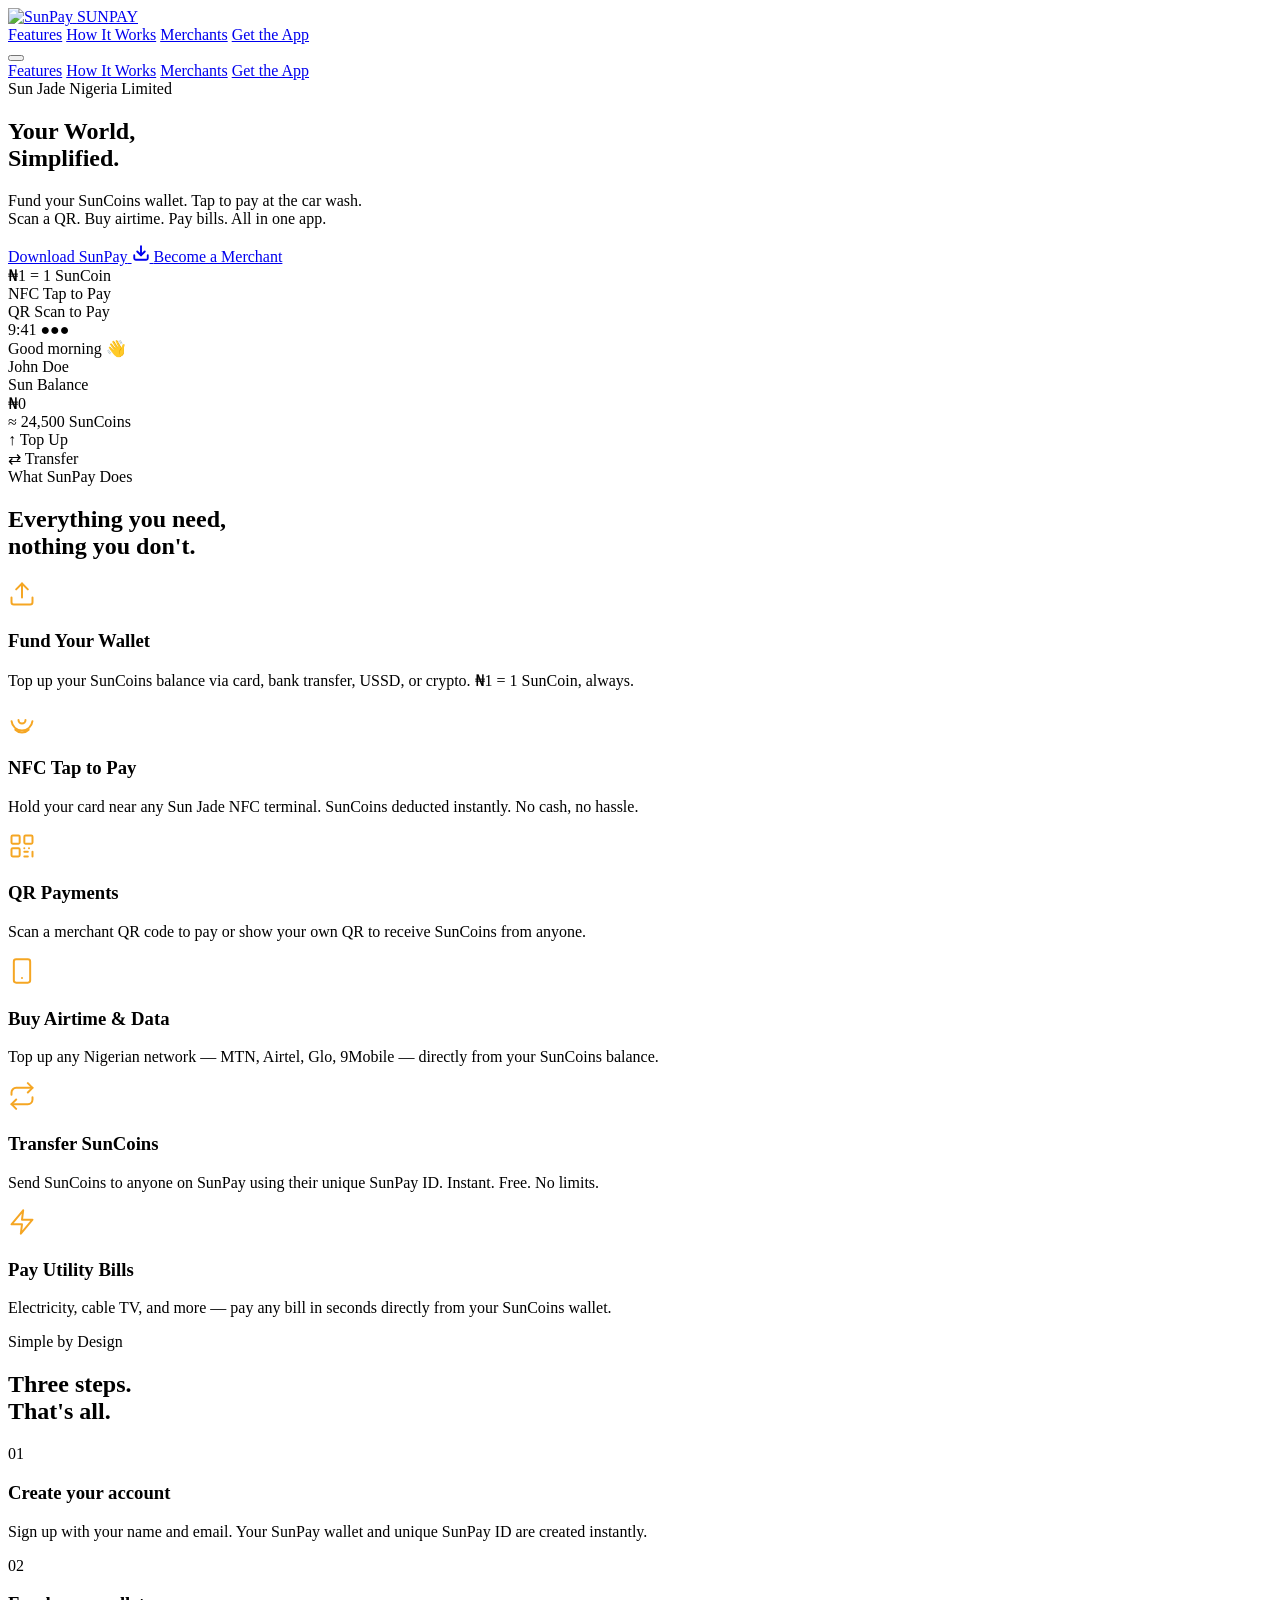
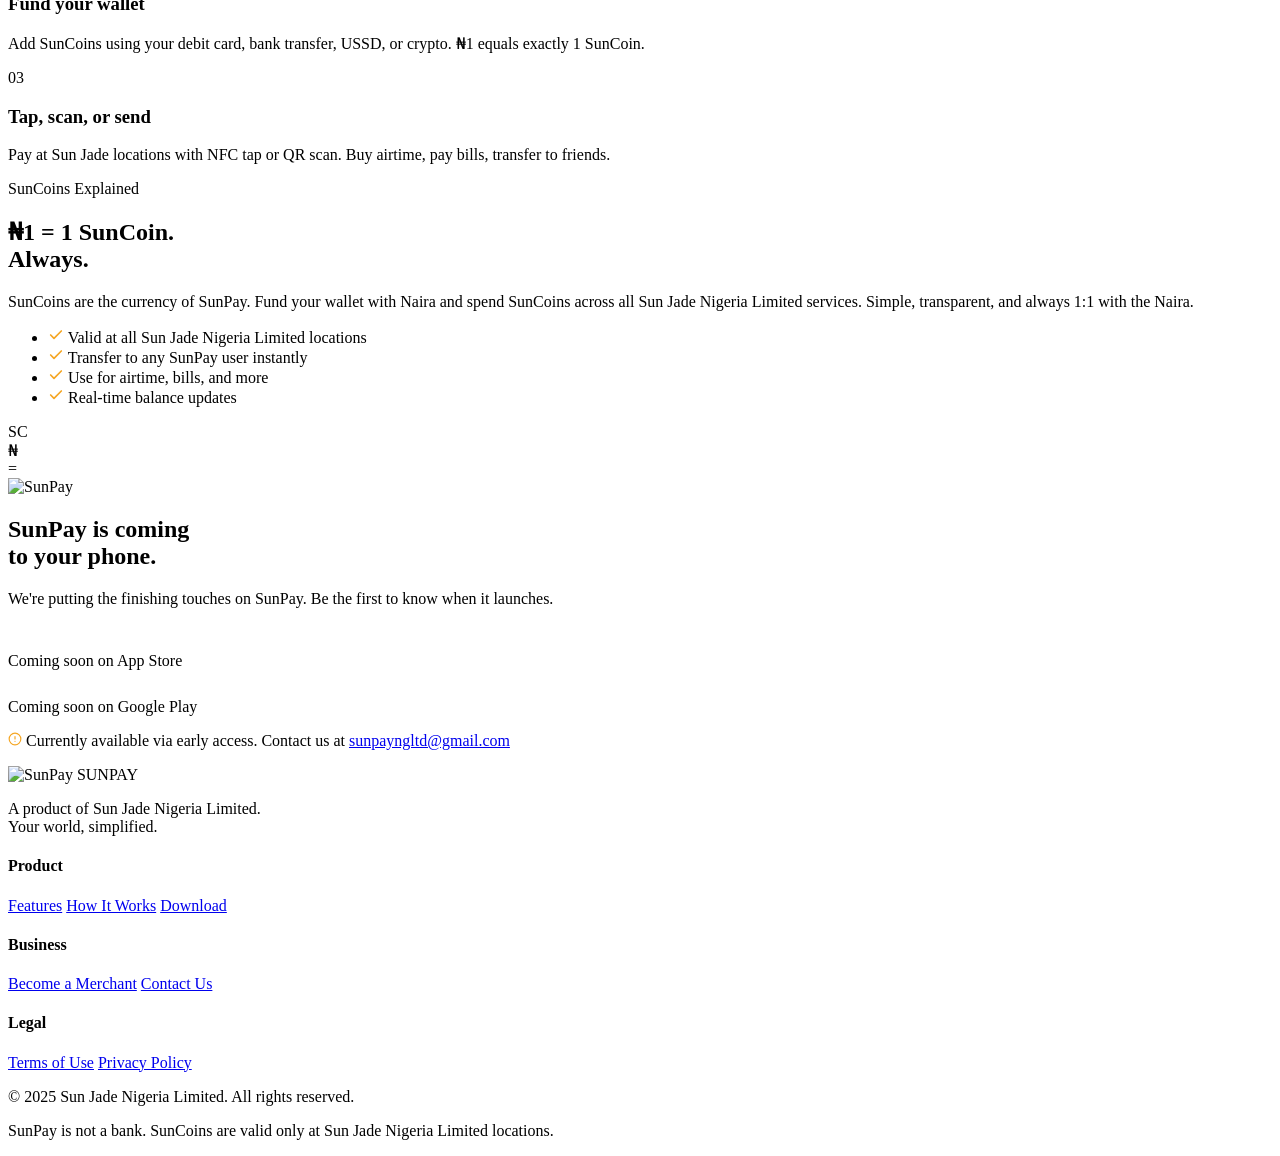
==== index.html @ d6eb3e86 "push" ====
<!DOCTYPE html>
<html lang="en">
<head>
  <meta charset="UTF-8" />
  <meta name="viewport" content="width=device-width, initial-scale=1.0" />
  <title>SunPay — Your World, Simplified.</title>
  <meta name="description" content="SunPay by Sun Jade Nigeria Limited. Fund your wallet, tap to pay, scan to pay. The smarter way to pay at Sun Jade locations." />
  <link rel="preconnect" href="https://fonts.googleapis.com" />
  <link rel="preconnect" href="https://fonts.gstatic.com" crossorigin />
  <link href="https://fonts.googleapis.com/css2?family=Lexend:wght@300;400;500;600;700;800;900&display=swap" rel="stylesheet" />
  <link rel="stylesheet" href="css/global.css" />
  <link rel="stylesheet" href="css/index.css" />
</head>
<body>

  <!-- NAV -->
  <nav class="nav" id="nav">
    <div class="nav__inner">
      <a href="index.html" class="nav__logo">
        <img src="assets/logo-light.png" alt="SunPay" class="nav__logo-img" />
        <span class="nav__wordmark">SUN<span class="gold">PAY</span></span>
      </a>
      <div class="nav__links">
        <a href="#features">Features</a>
        <a href="#how">How It Works</a>
        <a href="merchant.html">Merchants</a>
        <a href="#download" class="btn btn--gold">Get the App</a>
      </div>
      <button class="nav__burger" id="burger" aria-label="Menu">
        <span></span><span></span><span></span>
      </button>
    </div>
    <div class="nav__mobile" id="mobileMenu">
      <a href="#features">Features</a>
      <a href="#how">How It Works</a>
      <a href="merchant.html">Merchants</a>
      <a href="#download">Get the App</a>
    </div>
  </nav>

  <!-- HERO -->
  <section class="hero">
    <div class="hero__glow hero__glow--1"></div>
    <div class="hero__glow hero__glow--2"></div>
    <div class="hero__grid"></div>

    <div class="hero__inner">
      <div class="hero__badge reveal">
        <span class="hero__badge-dot"></span>
        Sun Jade Nigeria Limited
      </div>

      <h1 class="hero__title reveal reveal--delay-1">
        Your World,<br/>
        <span class="gold hero__title-accent">Simplified.</span>
      </h1>

      <p class="hero__sub reveal reveal--delay-2">
        Fund your SunCoins wallet. Tap to pay at the car wash.<br/>
        Scan a QR. Buy airtime. Pay bills. All in one app.
      </p>

      <div class="hero__actions reveal reveal--delay-3">
        <a href="#download" class="btn btn--gold btn--lg">
          <span>Download SunPay</span>
          <svg width="18" height="18" viewBox="0 0 24 24" fill="none" stroke="currentColor" stroke-width="2.5" stroke-linecap="round" stroke-linejoin="round"><path d="M21 15v4a2 2 0 0 1-2 2H5a2 2 0 0 1-2-2v-4"/><polyline points="7 10 12 15 17 10"/><line x1="12" y1="15" x2="12" y2="3"/></svg>
        </a>
        <a href="merchant.html" class="btn btn--ghost btn--lg">Become a Merchant</a>
      </div>

      <div class="hero__stats reveal reveal--delay-4">
        <div class="hero__stat">
          <span class="hero__stat-value gold">₦1</span>
          <span class="hero__stat-label">= 1 SunCoin</span>
        </div>
        <div class="hero__stat-divider"></div>
        <div class="hero__stat">
          <span class="hero__stat-value gold">NFC</span>
          <span class="hero__stat-label">Tap to Pay</span>
        </div>
        <div class="hero__stat-divider"></div>
        <div class="hero__stat">
          <span class="hero__stat-value gold">QR</span>
          <span class="hero__stat-label">Scan to Pay</span>
        </div>
      </div>
    </div>

    <!-- Floating Phone Mockup -->
    <div class="hero__phone reveal reveal--delay-2">
      <div class="phone">
        <div class="phone__screen">
          <div class="phone__status-bar">
            <span>9:41</span>
            <span>●●●</span>
          </div>
          <div class="phone__content">
            <div class="phone__greeting">Good morning 👋</div>
            <div class="phone__name">John Doe</div>
            <div class="phone__card">
              <div class="phone__card-label">Sun Balance</div>
              <div class="phone__card-amount">₦<span class="phone__counter" data-target="24500">0</span></div>
              <div class="phone__card-sub">≈ 24,500 SunCoins</div>
            </div>
            <div class="phone__actions">
              <div class="phone__action phone__action--gold">↑ Top Up</div>
              <div class="phone__action phone__action--outline">⇄ Transfer</div>
            </div>
          </div>
        </div>
        <div class="phone__notch"></div>
      </div>
    </div>
  </section>

  <!-- FEATURES -->
  <section class="features" id="features">
    <div class="container">
      <div class="section-header reveal">
        <span class="section-tag">What SunPay Does</span>
        <h2 class="section-title">Everything you need,<br/><span class="gold">nothing you don't.</span></h2>
      </div>

      <div class="features__grid">
        <div class="feature-card reveal">
          <div class="feature-card__icon">
            <svg width="28" height="28" viewBox="0 0 24 24" fill="none" stroke="#F5A623" stroke-width="1.7" stroke-linecap="round" stroke-linejoin="round"><path d="M21 15v4a2 2 0 0 1-2 2H5a2 2 0 0 1-2-2v-4"/><polyline points="17 8 12 3 7 8"/><line x1="12" y1="3" x2="12" y2="15"/></svg>
          </div>
          <h3>Fund Your Wallet</h3>
          <p>Top up your SunCoins balance via card, bank transfer, USSD, or crypto. ₦1 = 1 SunCoin, always.</p>
        </div>

        <div class="feature-card reveal reveal--delay-1">
          <div class="feature-card__icon">
            <svg width="28" height="28" viewBox="0 0 24 24" fill="none" stroke="#F5A623" stroke-width="1.7" stroke-linecap="round" stroke-linejoin="round"><path d="M6.3 20.3a8 8 0 0 0 11.4 0"/><path d="M3.05 13a9 9 0 0 0 17.9 0"/><path d="M9 12a3 3 0 0 0 6 0"/></svg>
          </div>
          <h3>NFC Tap to Pay</h3>
          <p>Hold your card near any Sun Jade NFC terminal. SunCoins deducted instantly. No cash, no hassle.</p>
        </div>

        <div class="feature-card reveal reveal--delay-2">
          <div class="feature-card__icon">
            <svg width="28" height="28" viewBox="0 0 24 24" fill="none" stroke="#F5A623" stroke-width="1.7" stroke-linecap="round" stroke-linejoin="round"><rect x="3" y="3" width="7" height="7" rx="1"/><rect x="14" y="3" width="7" height="7" rx="1"/><rect x="3" y="14" width="7" height="7" rx="1"/><line x1="14" y1="14" x2="14" y2="14.01"/><line x1="18" y1="14" x2="18" y2="14.01"/><line x1="21" y1="17" x2="21" y2="21"/><line x1="14" y1="17" x2="17" y2="17"/><line x1="14" y1="21" x2="17" y2="21"/></svg>
          </div>
          <h3>QR Payments</h3>
          <p>Scan a merchant QR code to pay or show your own QR to receive SunCoins from anyone.</p>
        </div>

        <div class="feature-card reveal reveal--delay-1">
          <div class="feature-card__icon">
            <svg width="28" height="28" viewBox="0 0 24 24" fill="none" stroke="#F5A623" stroke-width="1.7" stroke-linecap="round" stroke-linejoin="round"><rect x="5" y="2" width="14" height="20" rx="2"/><line x1="12" y1="18" x2="12.01" y2="18"/></svg>
          </div>
          <h3>Buy Airtime & Data</h3>
          <p>Top up any Nigerian network — MTN, Airtel, Glo, 9Mobile — directly from your SunCoins balance.</p>
        </div>

        <div class="feature-card reveal reveal--delay-2">
          <div class="feature-card__icon">
            <svg width="28" height="28" viewBox="0 0 24 24" fill="none" stroke="#F5A623" stroke-width="1.7" stroke-linecap="round" stroke-linejoin="round"><polyline points="17 1 21 5 17 9"/><path d="M3 11V9a4 4 0 0 1 4-4h14"/><polyline points="7 23 3 19 7 15"/><path d="M21 13v2a4 4 0 0 1-4 4H3"/></svg>
          </div>
          <h3>Transfer SunCoins</h3>
          <p>Send SunCoins to anyone on SunPay using their unique SunPay ID. Instant. Free. No limits.</p>
        </div>

        <div class="feature-card reveal reveal--delay-3">
          <div class="feature-card__icon">
            <svg width="28" height="28" viewBox="0 0 24 24" fill="none" stroke="#F5A623" stroke-width="1.7" stroke-linecap="round" stroke-linejoin="round"><polyline points="13 2 3 14 12 14 11 22 21 10 12 10 13 2"/></svg>
          </div>
          <h3>Pay Utility Bills</h3>
          <p>Electricity, cable TV, and more — pay any bill in seconds directly from your SunCoins wallet.</p>
        </div>
      </div>
    </div>
  </section>

  <!-- HOW IT WORKS -->
  <section class="how" id="how">
    <div class="how__bg"></div>
    <div class="container">
      <div class="section-header reveal">
        <span class="section-tag">Simple by Design</span>
        <h2 class="section-title">Three steps.<br/><span class="gold">That's all.</span></h2>
      </div>

      <div class="how__steps">
        <div class="how__step reveal">
          <div class="how__step-number">01</div>
          <div class="how__step-content">
            <h3>Create your account</h3>
            <p>Sign up with your name and email. Your SunPay wallet and unique SunPay ID are created instantly.</p>
          </div>
          <div class="how__step-line"></div>
        </div>

        <div class="how__step reveal reveal--delay-1">
          <div class="how__step-number">02</div>
          <div class="how__step-content">
            <h3>Fund your wallet</h3>
            <p>Add SunCoins using your debit card, bank transfer, USSD, or crypto. ₦1 equals exactly 1 SunCoin.</p>
          </div>
          <div class="how__step-line"></div>
        </div>

        <div class="how__step reveal reveal--delay-2">
          <div class="how__step-number">03</div>
          <div class="how__step-content">
            <h3>Tap, scan, or send</h3>
            <p>Pay at Sun Jade locations with NFC tap or QR scan. Buy airtime, pay bills, transfer to friends.</p>
          </div>
        </div>
      </div>
    </div>
  </section>

  <!-- SUNCOINS -->
  <section class="suncoins">
    <div class="container">
      <div class="suncoins__inner reveal">
        <div class="suncoins__text">
          <span class="section-tag">SunCoins Explained</span>
          <h2 class="section-title">₦1 = 1 SunCoin.<br/><span class="gold">Always.</span></h2>
          <p>SunCoins are the currency of SunPay. Fund your wallet with Naira and spend SunCoins across all Sun Jade Nigeria Limited services. Simple, transparent, and always 1:1 with the Naira.</p>
          <ul class="suncoins__list">
            <li>
              <svg width="16" height="16" viewBox="0 0 24 24" fill="none" stroke="#F5A623" stroke-width="2.5" stroke-linecap="round" stroke-linejoin="round"><polyline points="20 6 9 17 4 12"/></svg>
              Valid at all Sun Jade Nigeria Limited locations
            </li>
            <li>
              <svg width="16" height="16" viewBox="0 0 24 24" fill="none" stroke="#F5A623" stroke-width="2.5" stroke-linecap="round" stroke-linejoin="round"><polyline points="20 6 9 17 4 12"/></svg>
              Transfer to any SunPay user instantly
            </li>
            <li>
              <svg width="16" height="16" viewBox="0 0 24 24" fill="none" stroke="#F5A623" stroke-width="2.5" stroke-linecap="round" stroke-linejoin="round"><polyline points="20 6 9 17 4 12"/></svg>
              Use for airtime, bills, and more
            </li>
            <li>
              <svg width="16" height="16" viewBox="0 0 24 24" fill="none" stroke="#F5A623" stroke-width="2.5" stroke-linecap="round" stroke-linejoin="round"><polyline points="20 6 9 17 4 12"/></svg>
              Real-time balance updates
            </li>
          </ul>
        </div>
        <div class="suncoins__visual">
          <div class="coin coin--1">
            <span>SC</span>
          </div>
          <div class="coin coin--2">
            <span>₦</span>
          </div>
          <div class="coin-eq">=</div>
        </div>
      </div>
    </div>
  </section>

  <!-- DOWNLOAD -->
  <section class="download" id="download">
    <div class="download__glow"></div>
    <div class="container">
      <div class="download__inner reveal">
        <img src="assets/logo-dark.png" alt="SunPay" class="download__logo" />
        <h2 class="download__title">SunPay is coming<br/><span class="gold">to your phone.</span></h2>
        <p class="download__sub">We're putting the finishing touches on SunPay. Be the first to know when it launches.</p>

        <div class="download__badges">
          <div class="store-badge store-badge--coming">
            <svg width="24" height="24" viewBox="0 0 24 24" fill="white"><path d="M17.05 20.28c-.98.95-2.05.8-3.08.35-1.09-.46-2.09-.48-3.24 0-1.44.62-2.2.44-3.06-.35C2.79 15.25 3.51 7.7 9.05 7.42c1.27.07 2.15.73 2.93.76 1.11-.23 2.17-.9 3.37-.84 1.44.07 2.52.63 3.22 1.6-2.93 1.81-2.24 5.8.58 6.93-.65 1.73-1.52 3.44-2.1 4.41zM12.03 7.25c-.15-2.23 1.66-4.07 3.74-4.25.29 2.58-2.34 4.5-3.74 4.25z"/></svg>
            <div>
              <span class="store-badge__sub">Coming soon on</span>
              <span class="store-badge__name">App Store</span>
            </div>
          </div>
          <div class="store-badge store-badge--coming">
            <svg width="24" height="24" viewBox="0 0 24 24" fill="white"><path d="M3.18 23.76c.3.17.65.19.98.07l12.76-6.58-2.76-2.76-10.98 9.27zm-1.13-20c-.06.2-.05.43.05.64v18.17c0 .22.08.43.22.6l.1.09 10.18-10.17v-.24L2.05 3.76zm15.5 13.85L13.9 14l-2.65 2.65 3.54 3.54 3.86-1.99c1.1-.57 1.1-1.5 0-2.08zm-15.5-2.26L13.9 9.98l-2.76 2.76 2.76 2.76-10.85 1.91z"/></svg>
            <div>
              <span class="store-badge__sub">Coming soon on</span>
              <span class="store-badge__name">Google Play</span>
            </div>
          </div>
        </div>

        <p class="download__notice">
          <svg width="14" height="14" viewBox="0 0 24 24" fill="none" stroke="#F5A623" stroke-width="2" stroke-linecap="round" stroke-linejoin="round"><circle cx="12" cy="12" r="10"/><line x1="12" y1="8" x2="12" y2="12"/><line x1="12" y1="16" x2="12.01" y2="16"/></svg>
          Currently available via early access. Contact us at <a href="mailto:sunpayngltd@gmail.com" class="gold">sunpayngltd@gmail.com</a>
        </p>
      </div>
    </div>
  </section>

  <!-- FOOTER -->
  <footer class="footer">
    <div class="container">
      <div class="footer__top">
        <div class="footer__brand">
          <img src="assets/logo-dark.png" alt="SunPay" class="footer__logo" />
          <span class="footer__wordmark">SUN<span class="gold">PAY</span></span>
          <p>A product of Sun Jade Nigeria Limited.<br/>Your world, simplified.</p>
        </div>
        <div class="footer__links">
          <div class="footer__col">
            <h4>Product</h4>
            <a href="#features">Features</a>
            <a href="#how">How It Works</a>
            <a href="#download">Download</a>
          </div>
          <div class="footer__col">
            <h4>Business</h4>
            <a href="merchant.html">Become a Merchant</a>
            <a href="mailto:sunpayngltd@gmail.com">Contact Us</a>
          </div>
          <div class="footer__col">
            <h4>Legal</h4>
            <a href="terms.html">Terms of Use</a>
            <a href="privacy.html">Privacy Policy</a>
          </div>
        </div>
      </div>
      <div class="footer__bottom">
        <p>© 2025 Sun Jade Nigeria Limited. All rights reserved.</p>
        <p>SunPay is not a bank. SunCoins are valid only at Sun Jade Nigeria Limited locations.</p>
      </div>
    </div>
  </footer>

  <script src="js/main.js"></script>
</body>
</html>
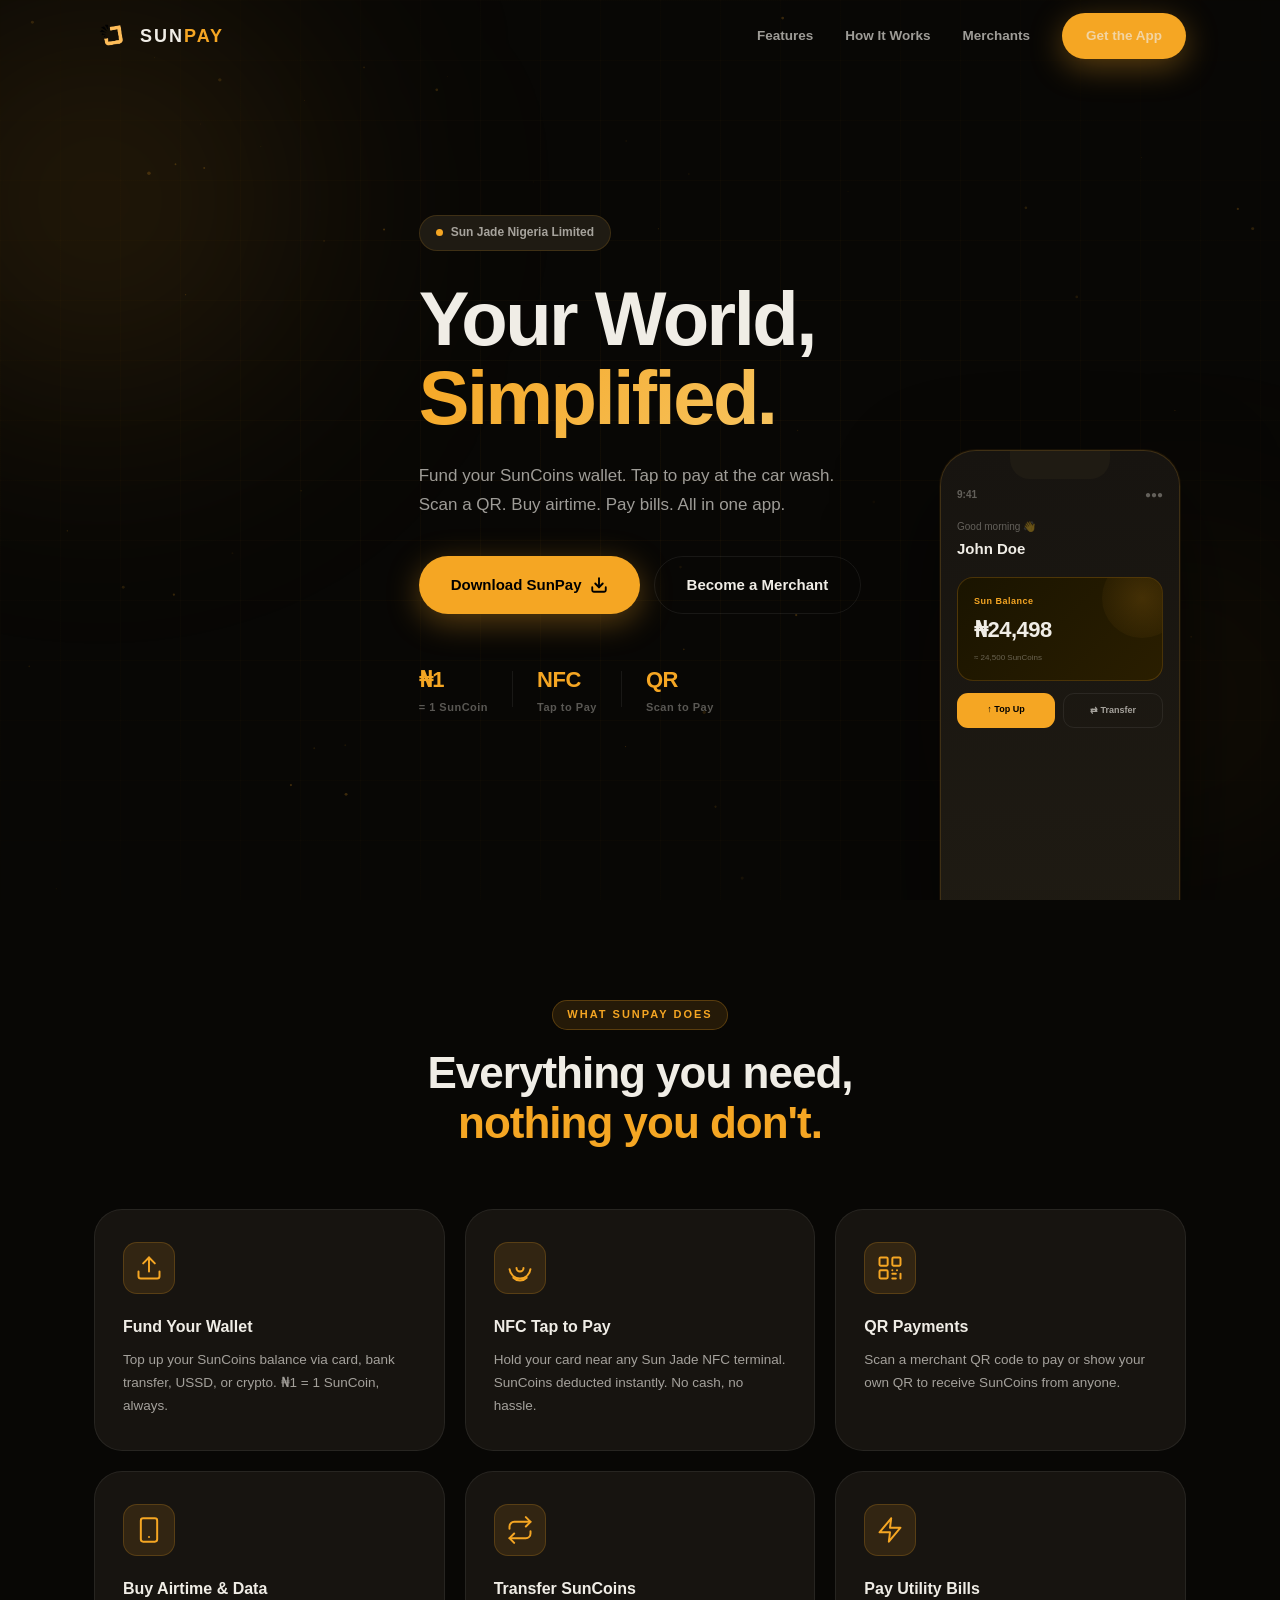
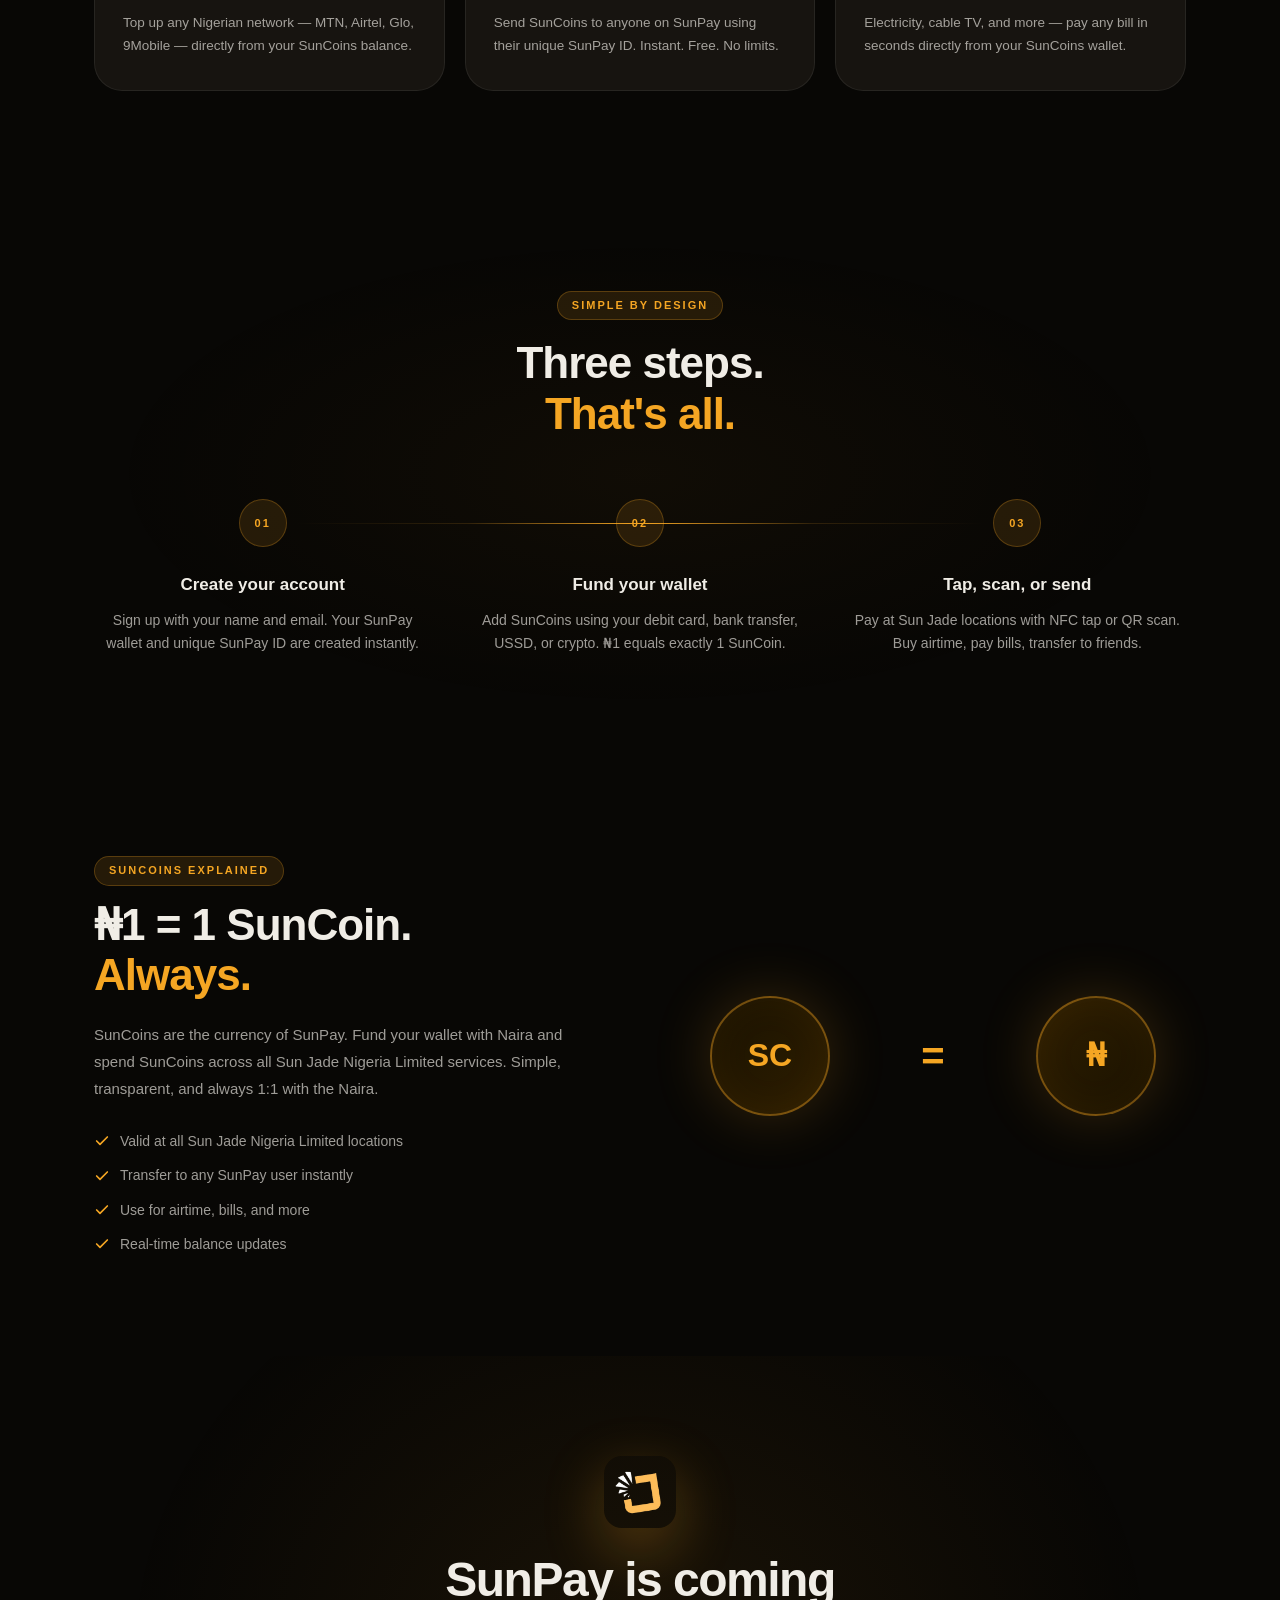
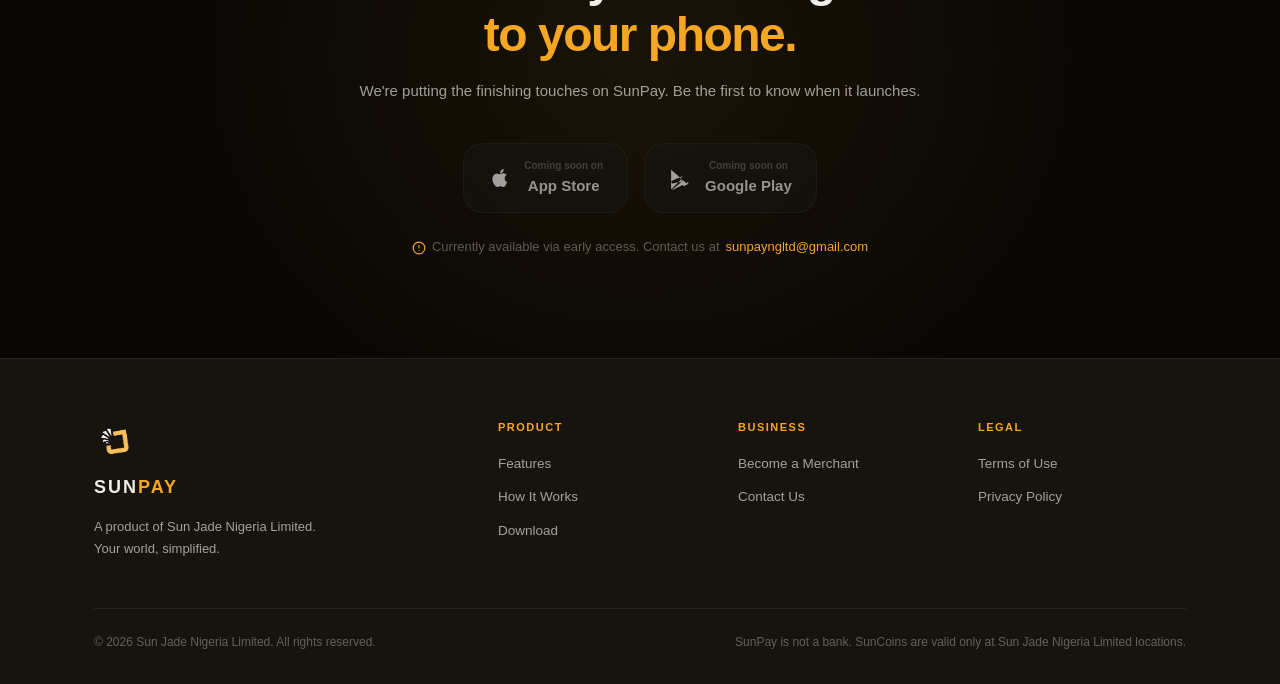
==== commit 49a7cb92: "update README.md" ====
--- a/index.html
+++ b/index.html
@@ -315,7 +315,7 @@
         </div>
       </div>
       <div class="footer__bottom">
-        <p>© 2025 Sun Jade Nigeria Limited. All rights reserved.</p>
+        <p>© 2026 Sun Jade Nigeria Limited. All rights reserved.</p>
         <p>SunPay is not a bank. SunCoins are valid only at Sun Jade Nigeria Limited locations.</p>
       </div>
     </div>
--- a/css/global.css
+++ b/css/global.css
@@ -0,0 +1,439 @@
+/* ============================================================
+   SUNPAY — Global Styles
+   Sun Jade Nigeria Limited
+   ============================================================ */
+
+:root {
+  --gold: #F5A623;
+  --gold-dim: rgba(245, 166, 35, 0.12);
+  --gold-glow: rgba(245, 166, 35, 0.25);
+  --black: #080705;
+  --dark: #0F0D08;
+  --dark-2: #171410;
+  --dark-3: #1F1B13;
+  --dark-4: #2A2518;
+  --text: #F0EDE6;
+  --text-2: rgba(240, 237, 230, 0.65);
+  --text-3: rgba(240, 237, 230, 0.35);
+  --border: rgba(245, 166, 35, 0.15);
+  --border-2: rgba(255, 255, 255, 0.07);
+  --font: 'Lexend', sans-serif;
+  --radius-sm: 8px;
+  --radius-md: 14px;
+  --radius-lg: 20px;
+  --radius-xl: 28px;
+  --radius-full: 9999px;
+  --nav-h: 72px;
+  --transition: 0.3s cubic-bezier(0.4, 0, 0.2, 1);
+}
+
+*, *::before, *::after { box-sizing: border-box; margin: 0; padding: 0; }
+
+html { scroll-behavior: smooth; font-size: 16px; }
+
+body {
+  font-family: var(--font);
+  background: var(--black);
+  color: var(--text);
+  line-height: 1.6;
+  overflow-x: hidden;
+  -webkit-font-smoothing: antialiased;
+}
+
+img { max-width: 100%; display: block; }
+a { text-decoration: none; color: inherit; }
+
+.gold { color: var(--gold); }
+.container { max-width: 1140px; margin: 0 auto; padding: 0 24px; }
+
+/* ── BUTTONS ── */
+.btn {
+  display: inline-flex;
+  align-items: center;
+  gap: 8px;
+  padding: 12px 24px;
+  border-radius: var(--radius-full);
+  font-family: var(--font);
+  font-weight: 700;
+  font-size: 14px;
+  cursor: pointer;
+  border: none;
+  transition: var(--transition);
+  white-space: nowrap;
+}
+
+.btn--gold {
+  background: var(--gold);
+  color: #000;
+  box-shadow: 0 8px 32px rgba(245, 166, 35, 0.35);
+}
+.btn--gold:hover {
+  background: #f7b73a;
+  box-shadow: 0 12px 40px rgba(245, 166, 35, 0.5);
+  transform: translateY(-2px);
+}
+
+.btn--ghost {
+  background: transparent;
+  color: var(--text);
+  border: 1px solid var(--border-2);
+}
+.btn--ghost:hover {
+  border-color: var(--gold);
+  color: var(--gold);
+  transform: translateY(-2px);
+}
+
+.btn--lg { padding: 16px 32px; font-size: 15px; }
+
+/* ── NAV ── */
+.nav {
+  position: fixed;
+  top: 0;
+  left: 0;
+  right: 0;
+  z-index: 100;
+  height: var(--nav-h);
+  transition: background var(--transition), border-color var(--transition);
+}
+.nav.scrolled {
+  background: rgba(8, 7, 5, 0.9);
+  backdrop-filter: blur(20px);
+  border-bottom: 1px solid var(--border-2);
+}
+.nav__inner {
+  max-width: 1140px;
+  margin: 0 auto;
+  padding: 0 24px;
+  height: 100%;
+  display: flex;
+  align-items: center;
+  justify-content: space-between;
+}
+.nav__logo {
+  display: flex;
+  align-items: center;
+  gap: 10px;
+}
+.nav__logo-img { width: 36px; height: 36px; border-radius: 8px; object-fit: contain; }
+.nav__wordmark {
+  font-weight: 800;
+  font-size: 18px;
+  letter-spacing: 2px;
+  color: var(--text);
+}
+.nav__links {
+  display: flex;
+  align-items: center;
+  gap: 32px;
+}
+.nav__links a {
+  font-size: 13.5px;
+  font-weight: 600;
+  color: var(--text-2);
+  transition: color var(--transition);
+}
+.nav__links a:hover { color: var(--text); }
+
+.nav__burger {
+  display: none;
+  flex-direction: column;
+  gap: 5px;
+  background: none;
+  border: none;
+  cursor: pointer;
+  padding: 4px;
+}
+.nav__burger span {
+  display: block;
+  width: 24px;
+  height: 2px;
+  background: var(--text);
+  border-radius: 2px;
+  transition: var(--transition);
+}
+
+.nav__mobile {
+  display: none;
+  flex-direction: column;
+  background: var(--dark-2);
+  border-top: 1px solid var(--border-2);
+  padding: 16px 24px 24px;
+  gap: 16px;
+}
+.nav__mobile a {
+  font-size: 15px;
+  font-weight: 600;
+  color: var(--text-2);
+  padding: 8px 0;
+}
+.nav__mobile.open { display: flex; }
+
+/* ── SECTION COMMON ── */
+.section-tag {
+  display: inline-block;
+  font-size: 11px;
+  font-weight: 700;
+  letter-spacing: 2px;
+  text-transform: uppercase;
+  color: var(--gold);
+  background: var(--gold-dim);
+  border: 1px solid rgba(245, 166, 35, 0.25);
+  padding: 5px 14px;
+  border-radius: var(--radius-full);
+  margin-bottom: 18px;
+}
+
+.section-header {
+  text-align: center;
+  margin-bottom: 60px;
+}
+
+.section-title {
+  font-size: clamp(28px, 4vw, 44px);
+  font-weight: 800;
+  letter-spacing: -1px;
+  line-height: 1.15;
+}
+
+/* ── REVEAL ANIMATIONS ── */
+.reveal {
+  opacity: 0;
+  transform: translateY(32px);
+  transition: opacity 0.7s cubic-bezier(0.4, 0, 0.2, 1),
+              transform 0.7s cubic-bezier(0.4, 0, 0.2, 1);
+}
+.reveal.visible {
+  opacity: 1;
+  transform: translateY(0);
+}
+.reveal--delay-1 { transition-delay: 0.1s; }
+.reveal--delay-2 { transition-delay: 0.2s; }
+.reveal--delay-3 { transition-delay: 0.3s; }
+.reveal--delay-4 { transition-delay: 0.4s; }
+
+/* ── FOOTER ── */
+.footer {
+  background: var(--dark-2);
+  border-top: 1px solid var(--border-2);
+  padding: 60px 0 32px;
+}
+.footer__top {
+  display: grid;
+  grid-template-columns: 1fr 2fr;
+  gap: 60px;
+  margin-bottom: 48px;
+}
+.footer__brand {
+  display: flex;
+  flex-direction: column;
+  gap: 10px;
+}
+.footer__logo { width: 44px; height: 44px; border-radius: 10px; object-fit: contain; }
+.footer__wordmark {
+  font-weight: 800;
+  font-size: 18px;
+  letter-spacing: 2px;
+}
+.footer__brand p {
+  font-size: 13px;
+  color: var(--text-2);
+  line-height: 1.7;
+  margin-top: 4px;
+}
+.footer__links {
+  display: grid;
+  grid-template-columns: repeat(3, 1fr);
+  gap: 32px;
+}
+.footer__col {
+  display: flex;
+  flex-direction: column;
+  gap: 12px;
+}
+.footer__col h4 {
+  font-size: 11px;
+  font-weight: 700;
+  letter-spacing: 1.5px;
+  text-transform: uppercase;
+  color: var(--gold);
+  margin-bottom: 4px;
+}
+.footer__col a {
+  font-size: 13.5px;
+  color: var(--text-2);
+  transition: color var(--transition);
+}
+.footer__col a:hover { color: var(--text); }
+.footer__bottom {
+  border-top: 1px solid var(--border-2);
+  padding-top: 24px;
+  display: flex;
+  justify-content: space-between;
+  align-items: center;
+  flex-wrap: wrap;
+  gap: 8px;
+}
+.footer__bottom p {
+  font-size: 12px;
+  color: var(--text-3);
+}
+
+/* ── INNER PAGE HERO ── */
+.page-hero {
+  padding: calc(var(--nav-h) + 60px) 0 60px;
+  text-align: center;
+}
+.page-hero__title {
+  font-size: clamp(32px, 5vw, 52px);
+  font-weight: 800;
+  letter-spacing: -1.5px;
+  margin-bottom: 16px;
+}
+.page-hero__sub {
+  font-size: 16px;
+  color: var(--text-2);
+  max-width: 500px;
+  margin: 0 auto;
+}
+
+/* ── PROSE (terms / privacy) ── */
+.prose {
+  max-width: 760px;
+  margin: 0 auto;
+  padding: 48px 24px 80px;
+}
+.prose h2 {
+  font-size: 20px;
+  font-weight: 700;
+  color: var(--gold);
+  margin: 40px 0 12px;
+}
+.prose h3 {
+  font-size: 16px;
+  font-weight: 700;
+  margin: 24px 0 8px;
+}
+.prose p, .prose li {
+  font-size: 14.5px;
+  color: var(--text-2);
+  line-height: 1.85;
+  margin-bottom: 12px;
+}
+.prose ul, .prose ol {
+  padding-left: 20px;
+  margin-bottom: 12px;
+}
+.prose a { color: var(--gold); }
+.prose a:hover { text-decoration: underline; }
+.prose .last-updated {
+  font-size: 12px;
+  color: var(--text-3);
+  margin-bottom: 40px;
+}
+
+/* ── RESPONSIVE ── */
+@media (max-width: 768px) {
+  .nav__links { display: none; }
+  .nav__burger { display: flex; }
+
+  .footer__top { grid-template-columns: 1fr; gap: 40px; }
+  .footer__links { grid-template-columns: repeat(2, 1fr); }
+  .footer__bottom { flex-direction: column; align-items: flex-start; }
+}
+
+/* ── LIGHT MODE ── */
+body.light {
+  --black: #F5F3EE;
+  --dark: #ECEAE4;
+  --dark-2: #E4E1D9;
+  --dark-3: #DEDAD0;
+  --dark-4: #D5D0C4;
+  --text: #0C0C0A;
+  --text-2: rgba(12, 12, 10, 0.65);
+  --text-3: rgba(12, 12, 10, 0.38);
+  --border: rgba(245, 166, 35, 0.25);
+  --border-2: rgba(0, 0, 0, 0.08);
+  --gold-dim: rgba(245, 166, 35, 0.1);
+  --gold-glow: rgba(245, 166, 35, 0.2);
+}
+
+body.light .nav.scrolled {
+  background: rgba(245, 243, 238, 0.92);
+}
+
+body.light .feature-card,
+body.light .m-benefit,
+body.light .how__step-number,
+body.light .store-badge {
+  background: #fff;
+}
+
+body.light .phone {
+  border-color: rgba(0,0,0,0.1);
+  box-shadow: 0 40px 100px rgba(0,0,0,0.15);
+}
+
+body.light .phone__screen {
+  background: linear-gradient(180deg, #f0ede6 0%, #e8e5dc 100%);
+}
+
+body.light .phone__card {
+  background: linear-gradient(135deg, #1a1400, #2a1e00);
+}
+
+body.light .hero__grid {
+  background-image:
+    linear-gradient(rgba(0,0,0,0.05) 1px, transparent 1px),
+    linear-gradient(90deg, rgba(0,0,0,0.05) 1px, transparent 1px);
+}
+
+body.light .merchant-form-wrap {
+  background: #fff;
+  border-color: rgba(0,0,0,0.08);
+}
+
+body.light .form-field input[type="text"],
+body.light .form-field input[type="tel"],
+body.light .form-field input[type="email"] {
+  background: #f5f3ee;
+  border-color: rgba(0,0,0,0.1);
+}
+
+body.light .chip {
+  background: #f0ede6;
+  border-color: rgba(0,0,0,0.1);
+}
+
+body.light .footer {
+  background: #e4e1d9;
+}
+
+body.light .prose p,
+body.light .prose li {
+  color: rgba(12,12,10,0.7);
+}
+
+/* ── THEME TOGGLE BUTTON ── */
+.theme-toggle {
+  width: 36px;
+  height: 36px;
+  border-radius: 50%;
+  border: 1px solid var(--border-2);
+  background: var(--dark-3);
+  color: var(--text);
+  cursor: pointer;
+  display: flex;
+  align-items: center;
+  justify-content: center;
+  transition: var(--transition);
+  flex-shrink: 0;
+}
+.theme-toggle:hover {
+  border-color: var(--gold);
+  color: var(--gold);
+}
+.theme-toggle .icon-moon { display: none; }
+.theme-toggle .icon-sun  { display: block; }
+body.light .theme-toggle .icon-moon { display: block; }
+body.light .theme-toggle .icon-sun  { display: none; }
--- a/css/index.css
+++ b/css/index.css
@@ -0,0 +1,537 @@
+/* ============================================================
+   SUNPAY — Index Page Styles
+   ============================================================ */
+
+/* ── HERO ── */
+.hero {
+  min-height: 100vh;
+  display: flex;
+  align-items: center;
+  position: relative;
+  overflow: hidden;
+  padding: calc(var(--nav-h) + 40px) 0 80px;
+}
+
+.hero__glow {
+  position: absolute;
+  border-radius: 50%;
+  filter: blur(120px);
+  pointer-events: none;
+}
+.hero__glow--1 {
+  width: 600px;
+  height: 600px;
+  background: radial-gradient(circle, rgba(245,166,35,0.18) 0%, transparent 70%);
+  top: -100px;
+  left: -200px;
+  animation: glowPulse 6s ease-in-out infinite;
+}
+.hero__glow--2 {
+  width: 400px;
+  height: 400px;
+  background: radial-gradient(circle, rgba(245,166,35,0.1) 0%, transparent 70%);
+  bottom: 0;
+  right: -100px;
+  animation: glowPulse 8s ease-in-out infinite reverse;
+}
+
+@keyframes glowPulse {
+  0%, 100% { opacity: 0.6; transform: scale(1); }
+  50% { opacity: 1; transform: scale(1.15); }
+}
+
+.hero__grid {
+  position: absolute;
+  inset: 0;
+  background-image:
+    linear-gradient(rgba(245,166,35,0.04) 1px, transparent 1px),
+    linear-gradient(90deg, rgba(245,166,35,0.04) 1px, transparent 1px);
+  background-size: 60px 60px;
+  mask-image: radial-gradient(ellipse 80% 80% at 50% 50%, black 0%, transparent 100%);
+}
+
+.hero__inner {
+  max-width: 1140px;
+  margin: 0 auto;
+  padding: 0 24px;
+  position: relative;
+  z-index: 2;
+  max-width: 600px;
+}
+
+.hero__badge {
+  display: inline-flex;
+  align-items: center;
+  gap: 8px;
+  font-size: 12px;
+  font-weight: 600;
+  color: var(--text-2);
+  background: var(--dark-3);
+  border: 1px solid var(--border);
+  padding: 7px 16px;
+  border-radius: var(--radius-full);
+  margin-bottom: 28px;
+}
+.hero__badge-dot {
+  width: 7px;
+  height: 7px;
+  border-radius: 50%;
+  background: var(--gold);
+  animation: blink 2s ease-in-out infinite;
+}
+@keyframes blink {
+  0%, 100% { opacity: 1; }
+  50% { opacity: 0.3; }
+}
+
+.hero__title {
+  font-size: clamp(44px, 7vw, 76px);
+  font-weight: 900;
+  letter-spacing: -2.5px;
+  line-height: 1.05;
+  margin-bottom: 24px;
+}
+.hero__title-accent {
+  display: block;
+  background: linear-gradient(135deg, #F5A623, #f7c96a, #F5A623);
+  background-size: 200% 200%;
+  -webkit-background-clip: text;
+  -webkit-text-fill-color: transparent;
+  background-clip: text;
+  animation: shimmer 3s ease-in-out infinite;
+}
+@keyframes shimmer {
+  0%, 100% { background-position: 0% 50%; }
+  50% { background-position: 100% 50%; }
+}
+
+.hero__sub {
+  font-size: 17px;
+  color: var(--text-2);
+  line-height: 1.7;
+  margin-bottom: 36px;
+  font-weight: 400;
+}
+
+.hero__actions {
+  display: flex;
+  gap: 14px;
+  flex-wrap: wrap;
+  margin-bottom: 48px;
+}
+
+.hero__stats {
+  display: flex;
+  align-items: center;
+  gap: 24px;
+  flex-wrap: wrap;
+}
+.hero__stat {
+  display: flex;
+  flex-direction: column;
+  gap: 2px;
+}
+.hero__stat-value {
+  font-size: 22px;
+  font-weight: 800;
+  letter-spacing: -0.5px;
+}
+.hero__stat-label {
+  font-size: 11px;
+  color: var(--text-3);
+  font-weight: 600;
+  letter-spacing: 0.5px;
+}
+.hero__stat-divider {
+  width: 1px;
+  height: 36px;
+  background: var(--border-2);
+}
+
+/* ── PHONE MOCKUP ── */
+.hero__phone {
+  position: absolute;
+  right: max(40px, calc(50% - 540px));
+  top: 50%;
+  transform: translateY(-50%);
+  z-index: 2;
+}
+
+.phone {
+  width: 240px;
+  height: 490px;
+  background: var(--dark-3);
+  border-radius: 36px;
+  border: 1.5px solid var(--border);
+  position: relative;
+  overflow: hidden;
+  box-shadow:
+    0 40px 100px rgba(0,0,0,0.6),
+    0 0 0 1px rgba(245,166,35,0.08),
+    inset 0 1px 0 rgba(255,255,255,0.05);
+  animation: phoneFloat 4s ease-in-out infinite;
+}
+@keyframes phoneFloat {
+  0%, 100% { transform: translateY(0) rotate(-2deg); }
+  50% { transform: translateY(-12px) rotate(-2deg); }
+}
+
+.phone__notch {
+  position: absolute;
+  top: 0;
+  left: 50%;
+  transform: translateX(-50%);
+  width: 100px;
+  height: 28px;
+  background: var(--dark-3);
+  border-radius: 0 0 20px 20px;
+  z-index: 10;
+}
+
+.phone__screen {
+  position: absolute;
+  inset: 0;
+  padding: 36px 16px 16px;
+  display: flex;
+  flex-direction: column;
+  background: linear-gradient(180deg, var(--dark-2) 0%, var(--dark-3) 100%);
+}
+
+.phone__status-bar {
+  display: flex;
+  justify-content: space-between;
+  font-size: 10px;
+  font-weight: 700;
+  color: var(--text-3);
+  margin-bottom: 16px;
+}
+
+.phone__content { flex: 1; }
+.phone__greeting { font-size: 10px; color: var(--text-3); margin-bottom: 2px; }
+.phone__name { font-size: 15px; font-weight: 800; margin-bottom: 16px; }
+
+.phone__card {
+  background: linear-gradient(135deg, #1a1400, #2a1e00);
+  border: 1px solid rgba(245,166,35,0.2);
+  border-radius: 16px;
+  padding: 16px;
+  margin-bottom: 12px;
+  position: relative;
+  overflow: hidden;
+}
+.phone__card::before {
+  content: '';
+  position: absolute;
+  top: -20px;
+  right: -20px;
+  width: 80px;
+  height: 80px;
+  background: radial-gradient(circle, rgba(245,166,35,0.15), transparent);
+  border-radius: 50%;
+}
+.phone__card-label { font-size: 9px; color: var(--gold); font-weight: 700; letter-spacing: 0.5px; margin-bottom: 4px; }
+.phone__card-amount { font-size: 22px; font-weight: 800; letter-spacing: -0.5px; }
+.phone__card-sub { font-size: 8px; color: var(--text-3); margin-top: 4px; }
+
+.phone__actions { display: flex; gap: 8px; }
+.phone__action {
+  flex: 1;
+  padding: 9px;
+  border-radius: 11px;
+  font-size: 9px;
+  font-weight: 700;
+  text-align: center;
+}
+.phone__action--gold { background: var(--gold); color: #000; }
+.phone__action--outline {
+  background: transparent;
+  border: 1px solid var(--border-2);
+  color: var(--text-2);
+}
+
+/* ── FEATURES ── */
+.features {
+  padding: 100px 0;
+}
+.features__grid {
+  display: grid;
+  grid-template-columns: repeat(3, 1fr);
+  gap: 20px;
+}
+
+.feature-card {
+  background: var(--dark-2);
+  border: 1px solid var(--border-2);
+  border-radius: var(--radius-xl);
+  padding: 32px 28px;
+  transition: border-color var(--transition), transform var(--transition), box-shadow var(--transition);
+  position: relative;
+  overflow: hidden;
+}
+.feature-card::before {
+  content: '';
+  position: absolute;
+  top: 0;
+  left: 0;
+  right: 0;
+  height: 1px;
+  background: linear-gradient(90deg, transparent, rgba(245,166,35,0.4), transparent);
+  opacity: 0;
+  transition: opacity var(--transition);
+}
+.feature-card:hover {
+  border-color: var(--border);
+  transform: translateY(-4px);
+  box-shadow: 0 20px 60px rgba(0,0,0,0.4), 0 0 0 1px rgba(245,166,35,0.1);
+}
+.feature-card:hover::before { opacity: 1; }
+
+.feature-card__icon {
+  width: 52px;
+  height: 52px;
+  background: var(--gold-dim);
+  border: 1px solid rgba(245,166,35,0.2);
+  border-radius: var(--radius-md);
+  display: flex;
+  align-items: center;
+  justify-content: center;
+  margin-bottom: 20px;
+}
+.feature-card h3 {
+  font-size: 16px;
+  font-weight: 700;
+  margin-bottom: 10px;
+}
+.feature-card p {
+  font-size: 13.5px;
+  color: var(--text-2);
+  line-height: 1.7;
+}
+
+/* ── HOW IT WORKS ── */
+.how {
+  padding: 100px 0;
+  position: relative;
+}
+.how__bg {
+  position: absolute;
+  inset: 0;
+  background: radial-gradient(ellipse 60% 60% at 50% 50%, rgba(245,166,35,0.04) 0%, transparent 70%);
+  pointer-events: none;
+}
+.how__steps {
+  display: grid;
+  grid-template-columns: repeat(3, 1fr);
+  gap: 40px;
+  position: relative;
+}
+.how__steps::before {
+  content: '';
+  position: absolute;
+  top: 24px;
+  left: calc(16.67% + 20px);
+  right: calc(16.67% + 20px);
+  height: 1px;
+  background: linear-gradient(90deg, transparent, var(--border), var(--gold), var(--border), transparent);
+}
+
+.how__step {
+  text-align: center;
+  position: relative;
+}
+.how__step-number {
+  font-size: 11px;
+  font-weight: 800;
+  letter-spacing: 2px;
+  color: var(--gold);
+  background: var(--gold-dim);
+  border: 1px solid rgba(245,166,35,0.25);
+  width: 48px;
+  height: 48px;
+  border-radius: 50%;
+  display: flex;
+  align-items: center;
+  justify-content: center;
+  margin: 0 auto 24px;
+  position: relative;
+  z-index: 1;
+}
+.how__step-content h3 {
+  font-size: 17px;
+  font-weight: 700;
+  margin-bottom: 10px;
+}
+.how__step-content p {
+  font-size: 14px;
+  color: var(--text-2);
+  line-height: 1.7;
+}
+
+/* ── SUNCOINS ── */
+.suncoins {
+  padding: 100px 0;
+}
+.suncoins__inner {
+  display: grid;
+  grid-template-columns: 1fr 1fr;
+  gap: 80px;
+  align-items: center;
+}
+.suncoins__text .section-tag { margin-bottom: 14px; }
+.suncoins__text .section-title { text-align: left; margin-bottom: 20px; }
+.suncoins__text > p {
+  font-size: 15px;
+  color: var(--text-2);
+  line-height: 1.8;
+  margin-bottom: 28px;
+}
+.suncoins__list {
+  list-style: none;
+  display: flex;
+  flex-direction: column;
+  gap: 12px;
+}
+.suncoins__list li {
+  display: flex;
+  align-items: center;
+  gap: 10px;
+  font-size: 14px;
+  color: var(--text-2);
+}
+
+.suncoins__visual {
+  position: relative;
+  height: 300px;
+  display: flex;
+  align-items: center;
+  justify-content: center;
+}
+
+.coin {
+  width: 120px;
+  height: 120px;
+  border-radius: 50%;
+  display: flex;
+  align-items: center;
+  justify-content: center;
+  font-size: 32px;
+  font-weight: 900;
+  position: absolute;
+  border: 2px solid rgba(245,166,35,0.4);
+  box-shadow: 0 0 60px rgba(245,166,35,0.2), inset 0 0 40px rgba(245,166,35,0.05);
+}
+.coin--1 {
+  background: linear-gradient(135deg, #1a1200, #2e1e00);
+  color: var(--gold);
+  left: 30px;
+  animation: coinFloat 3s ease-in-out infinite;
+}
+.coin--2 {
+  background: linear-gradient(135deg, #2e1e00, #1a1200);
+  color: var(--gold);
+  right: 30px;
+  animation: coinFloat 3s ease-in-out infinite 1.5s;
+}
+.coin-eq {
+  font-size: 40px;
+  font-weight: 900;
+  color: var(--gold);
+  position: relative;
+  z-index: 2;
+}
+@keyframes coinFloat {
+  0%, 100% { transform: translateY(0); }
+  50% { transform: translateY(-12px); }
+}
+
+/* ── DOWNLOAD ── */
+.download {
+  padding: 100px 0;
+  position: relative;
+  overflow: hidden;
+}
+.download__glow {
+  position: absolute;
+  inset: -100px;
+  background: radial-gradient(ellipse 50% 80% at 50% 50%, rgba(245,166,35,0.08) 0%, transparent 70%);
+  pointer-events: none;
+}
+.download__inner {
+  text-align: center;
+  max-width: 600px;
+  margin: 0 auto;
+  position: relative;
+  z-index: 1;
+}
+.download__logo {
+  width: 72px;
+  height: 72px;
+  border-radius: 18px;
+  object-fit: contain;
+  margin: 0 auto 24px;
+  box-shadow: 0 20px 60px rgba(245,166,35,0.3);
+}
+.download__title {
+  font-size: clamp(32px, 5vw, 48px);
+  font-weight: 800;
+  letter-spacing: -1.5px;
+  line-height: 1.15;
+  margin-bottom: 16px;
+}
+.download__sub {
+  font-size: 15px;
+  color: var(--text-2);
+  margin-bottom: 40px;
+  line-height: 1.7;
+}
+.download__badges {
+  display: flex;
+  gap: 16px;
+  justify-content: center;
+  flex-wrap: wrap;
+  margin-bottom: 24px;
+}
+.store-badge {
+  display: flex;
+  align-items: center;
+  gap: 12px;
+  padding: 14px 24px;
+  border-radius: var(--radius-lg);
+  border: 1.5px solid var(--border-2);
+  background: var(--dark-2);
+  transition: var(--transition);
+  cursor: default;
+}
+.store-badge--coming {
+  opacity: 0.6;
+  filter: grayscale(0.3);
+}
+.store-badge__sub { display: block; font-size: 10px; color: var(--text-3); font-weight: 600; }
+.store-badge__name { display: block; font-size: 15px; font-weight: 700; }
+.download__notice {
+  font-size: 13px;
+  color: var(--text-3);
+  display: flex;
+  align-items: center;
+  gap: 6px;
+  justify-content: center;
+  flex-wrap: wrap;
+}
+
+/* ── RESPONSIVE ── */
+@media (max-width: 1024px) {
+  .hero__phone { display: none; }
+  .hero__inner { max-width: 100%; text-align: center; }
+  .hero__actions { justify-content: center; }
+  .hero__stats { justify-content: center; }
+  .features__grid { grid-template-columns: repeat(2, 1fr); }
+  .how__steps { grid-template-columns: 1fr; }
+  .how__steps::before { display: none; }
+  .suncoins__inner { grid-template-columns: 1fr; }
+  .suncoins__visual { height: 200px; }
+}
+
+@media (max-width: 640px) {
+  .features__grid { grid-template-columns: 1fr; }
+  .hero__title { letter-spacing: -1.5px; }
+}
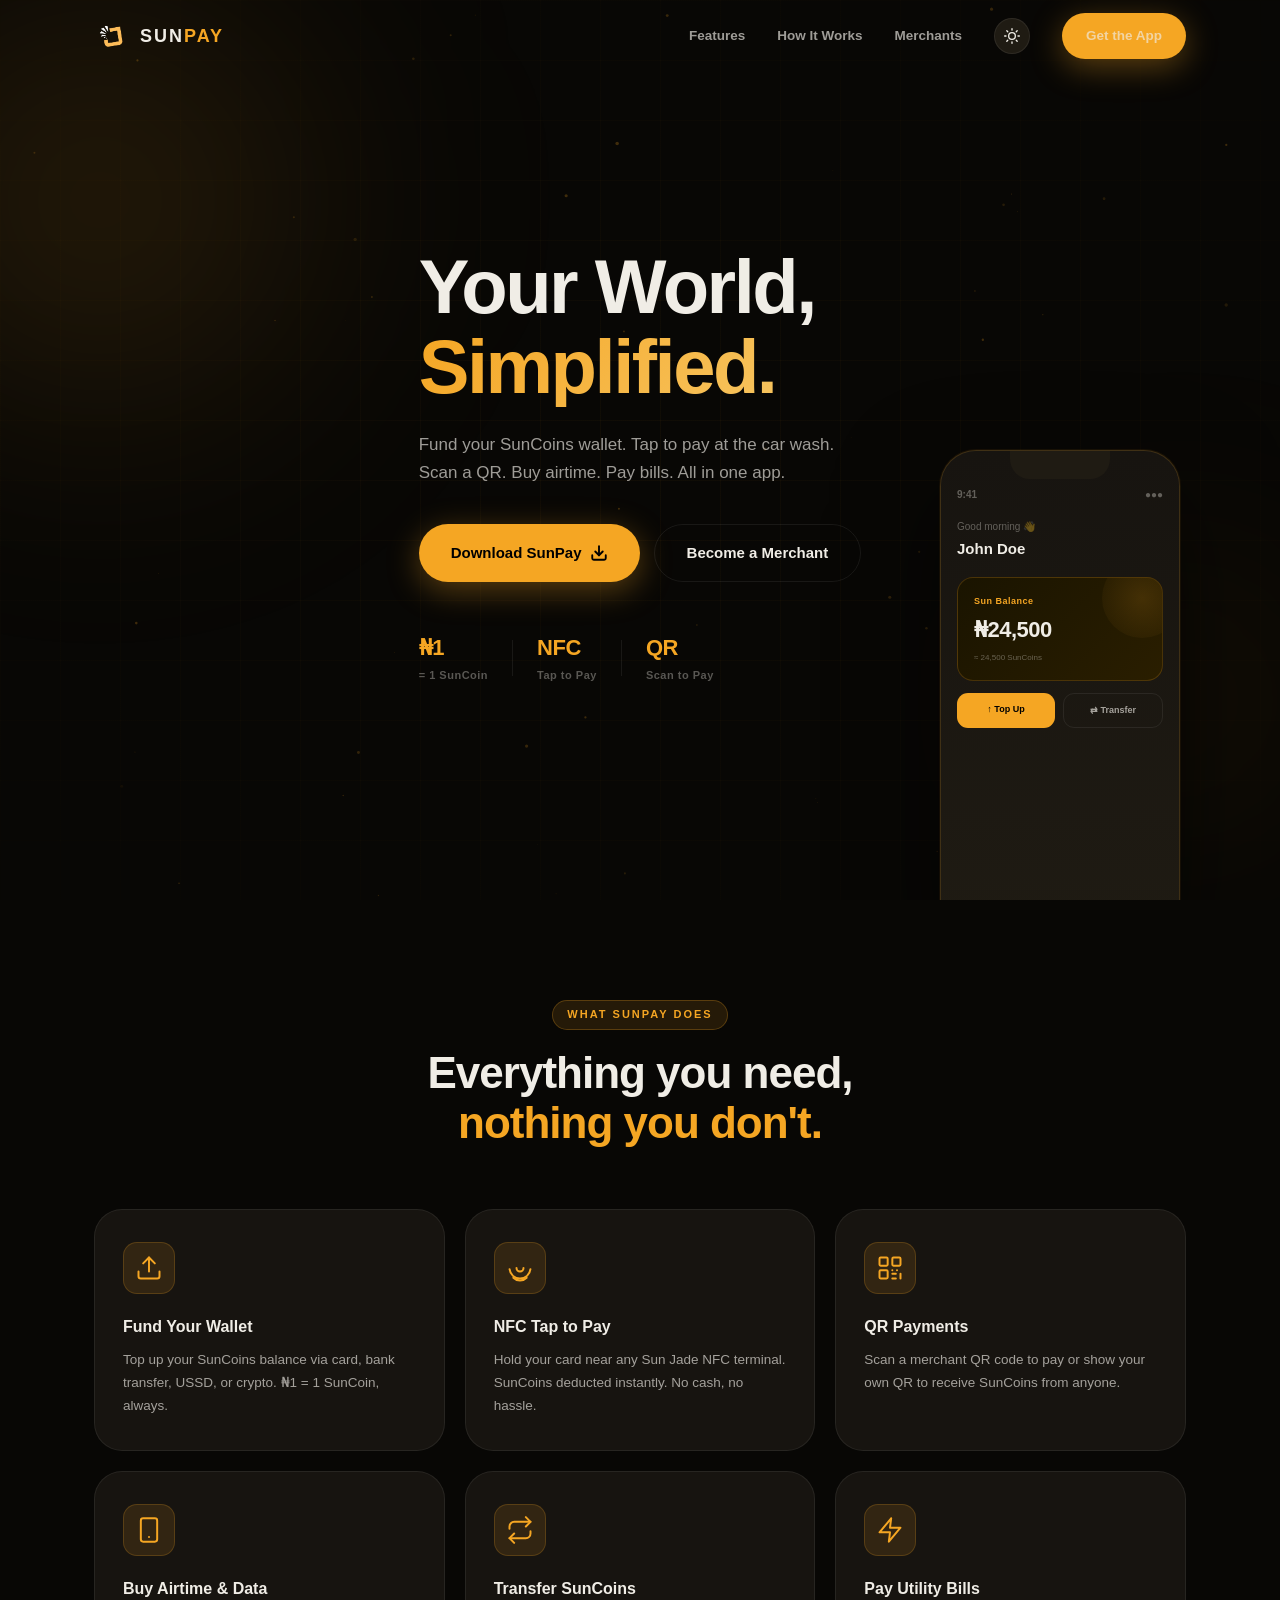
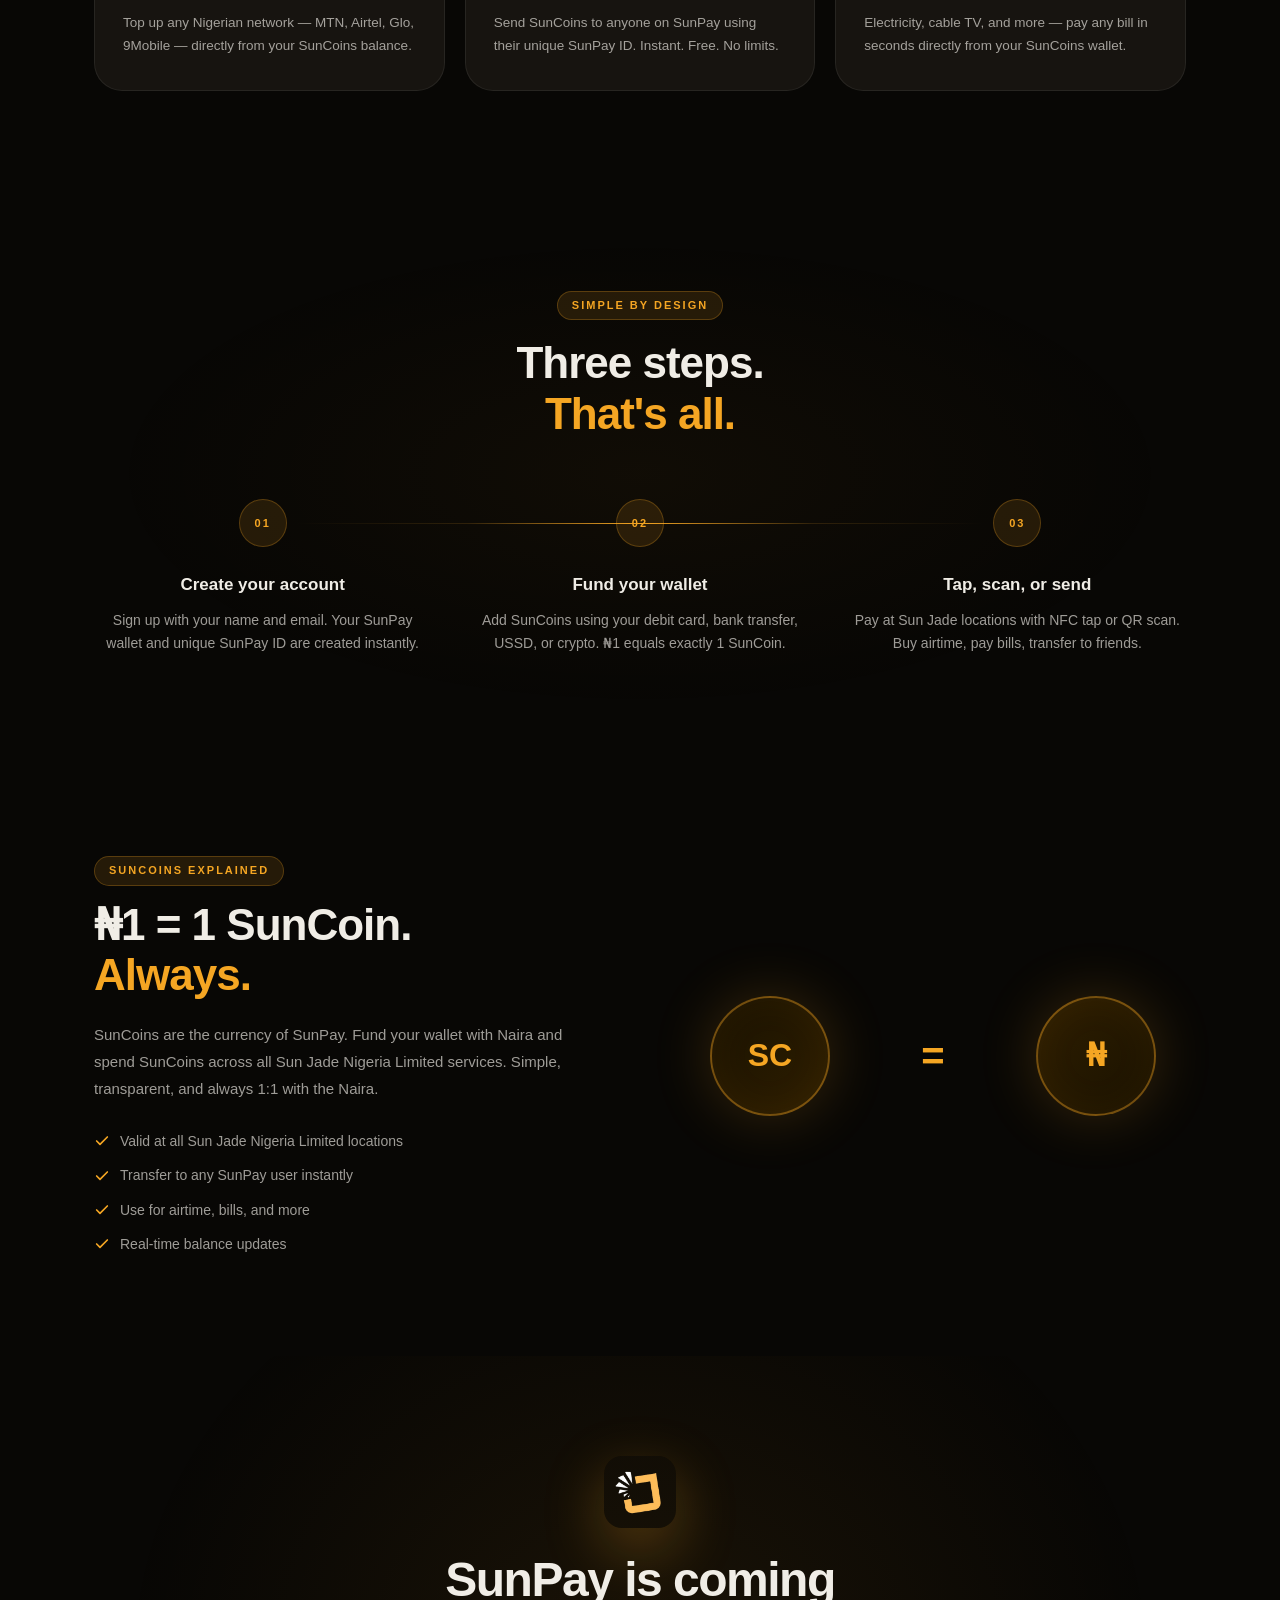
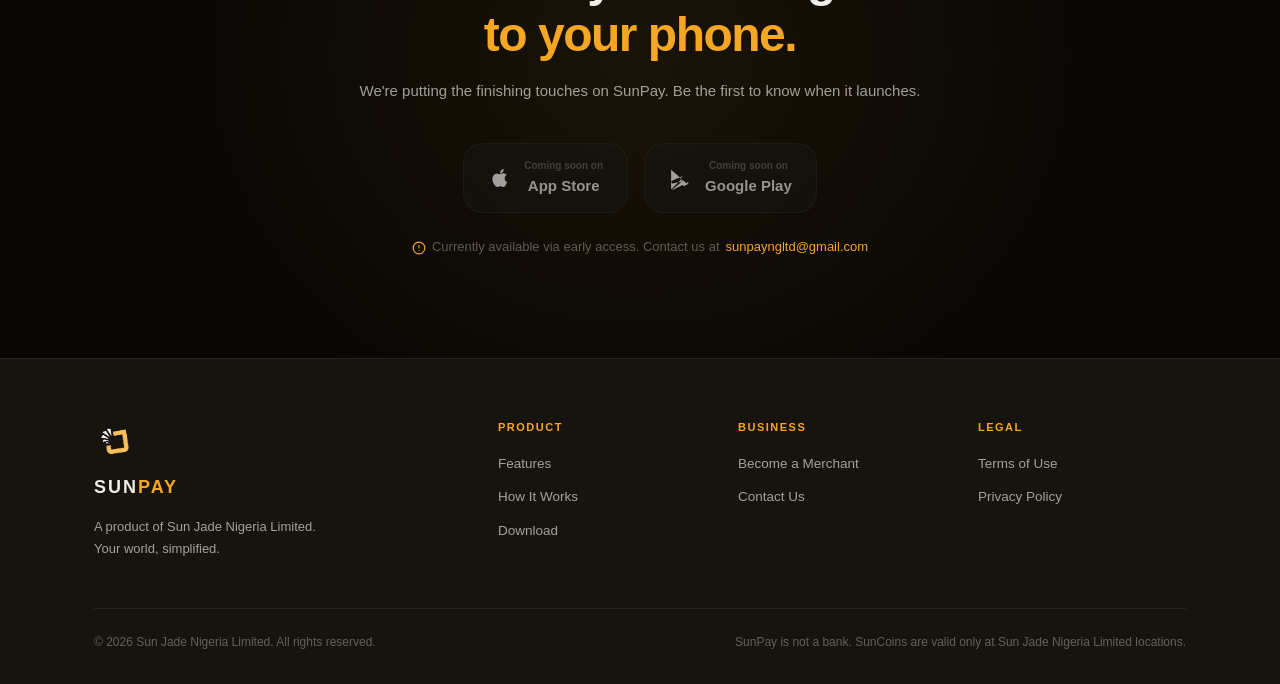
==== commit 29ec6590: "fixed" ====
--- a/index.html
+++ b/index.html
@@ -5,6 +5,8 @@
   <meta name="viewport" content="width=device-width, initial-scale=1.0" />
   <title>SunPay — Your World, Simplified.</title>
   <meta name="description" content="SunPay by Sun Jade Nigeria Limited. Fund your wallet, tap to pay, scan to pay. The smarter way to pay at Sun Jade locations." />
+  <link rel="icon" type="image/png" href="assets/logo-dark.png" />
+  <link rel="apple-touch-icon" href="assets/logo-dark.png" />
   <link rel="preconnect" href="https://fonts.googleapis.com" />
   <link rel="preconnect" href="https://fonts.gstatic.com" crossorigin />
   <link href="https://fonts.googleapis.com/css2?family=Lexend:wght@300;400;500;600;700;800;900&display=swap" rel="stylesheet" />
@@ -17,14 +19,14 @@
   <nav class="nav" id="nav">
     <div class="nav__inner">
       <a href="index.html" class="nav__logo">
-        <img src="assets/logo-light.png" alt="SunPay" class="nav__logo-img" />
+        <img src="assets/logo-dark.png" alt="SunPay" class="nav__logo-img" />
         <span class="nav__wordmark">SUN<span class="gold">PAY</span></span>
       </a>
       <div class="nav__links">
         <a href="#features">Features</a>
         <a href="#how">How It Works</a>
         <a href="merchant.html">Merchants</a>
-        <a href="#download" class="btn btn--gold">Get the App</a>
+        <button class="theme-toggle" id="themeToggle" aria-label="Toggle theme"><svg width="16" height="16" viewBox="0 0 24 24" fill="none" stroke="currentColor" stroke-width="2" stroke-linecap="round" stroke-linejoin="round" class="icon-sun"><circle cx="12" cy="12" r="5"/><line x1="12" y1="1" x2="12" y2="3"/><line x1="12" y1="21" x2="12" y2="23"/><line x1="4.22" y1="4.22" x2="5.64" y2="5.64"/><line x1="18.36" y1="18.36" x2="19.78" y2="19.78"/><line x1="1" y1="12" x2="3" y2="12"/><line x1="21" y1="12" x2="23" y2="12"/><line x1="4.22" y1="19.78" x2="5.64" y2="18.36"/><line x1="18.36" y1="5.64" x2="19.78" y2="4.22"/></svg><svg width="16" height="16" viewBox="0 0 24 24" fill="none" stroke="currentColor" stroke-width="2" stroke-linecap="round" stroke-linejoin="round" class="icon-moon" style="display:none"><path d="M21 12.79A9 9 0 1 1 11.21 3 7 7 0 0 0 21 12.79z"/></svg></button><a href="#download" class="btn btn--gold">Get the App</a>
       </div>
       <button class="nav__burger" id="burger" aria-label="Menu">
         <span></span><span></span><span></span>
@@ -45,10 +47,6 @@
     <div class="hero__grid"></div>
 
     <div class="hero__inner">
-      <div class="hero__badge reveal">
-        <span class="hero__badge-dot"></span>
-        Sun Jade Nigeria Limited
-      </div>
 
       <h1 class="hero__title reveal reveal--delay-1">
         Your World,<br/>
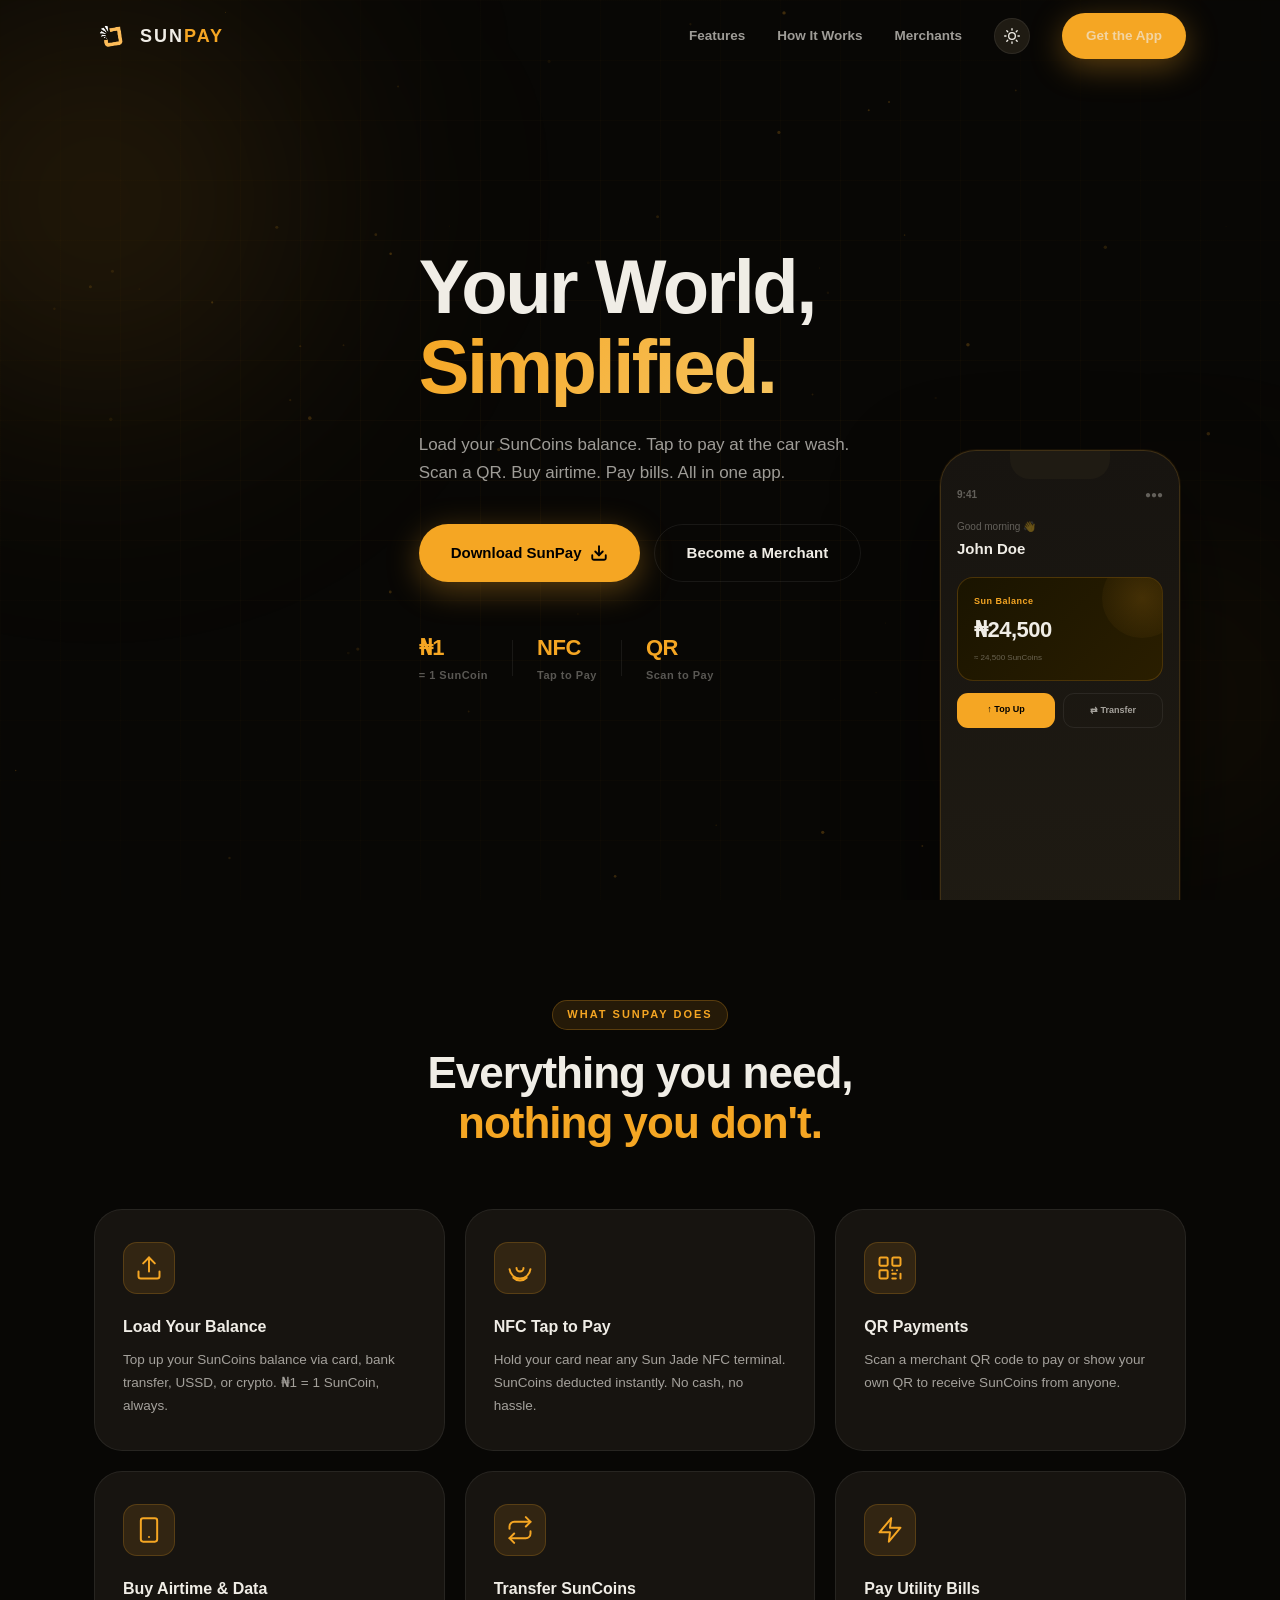
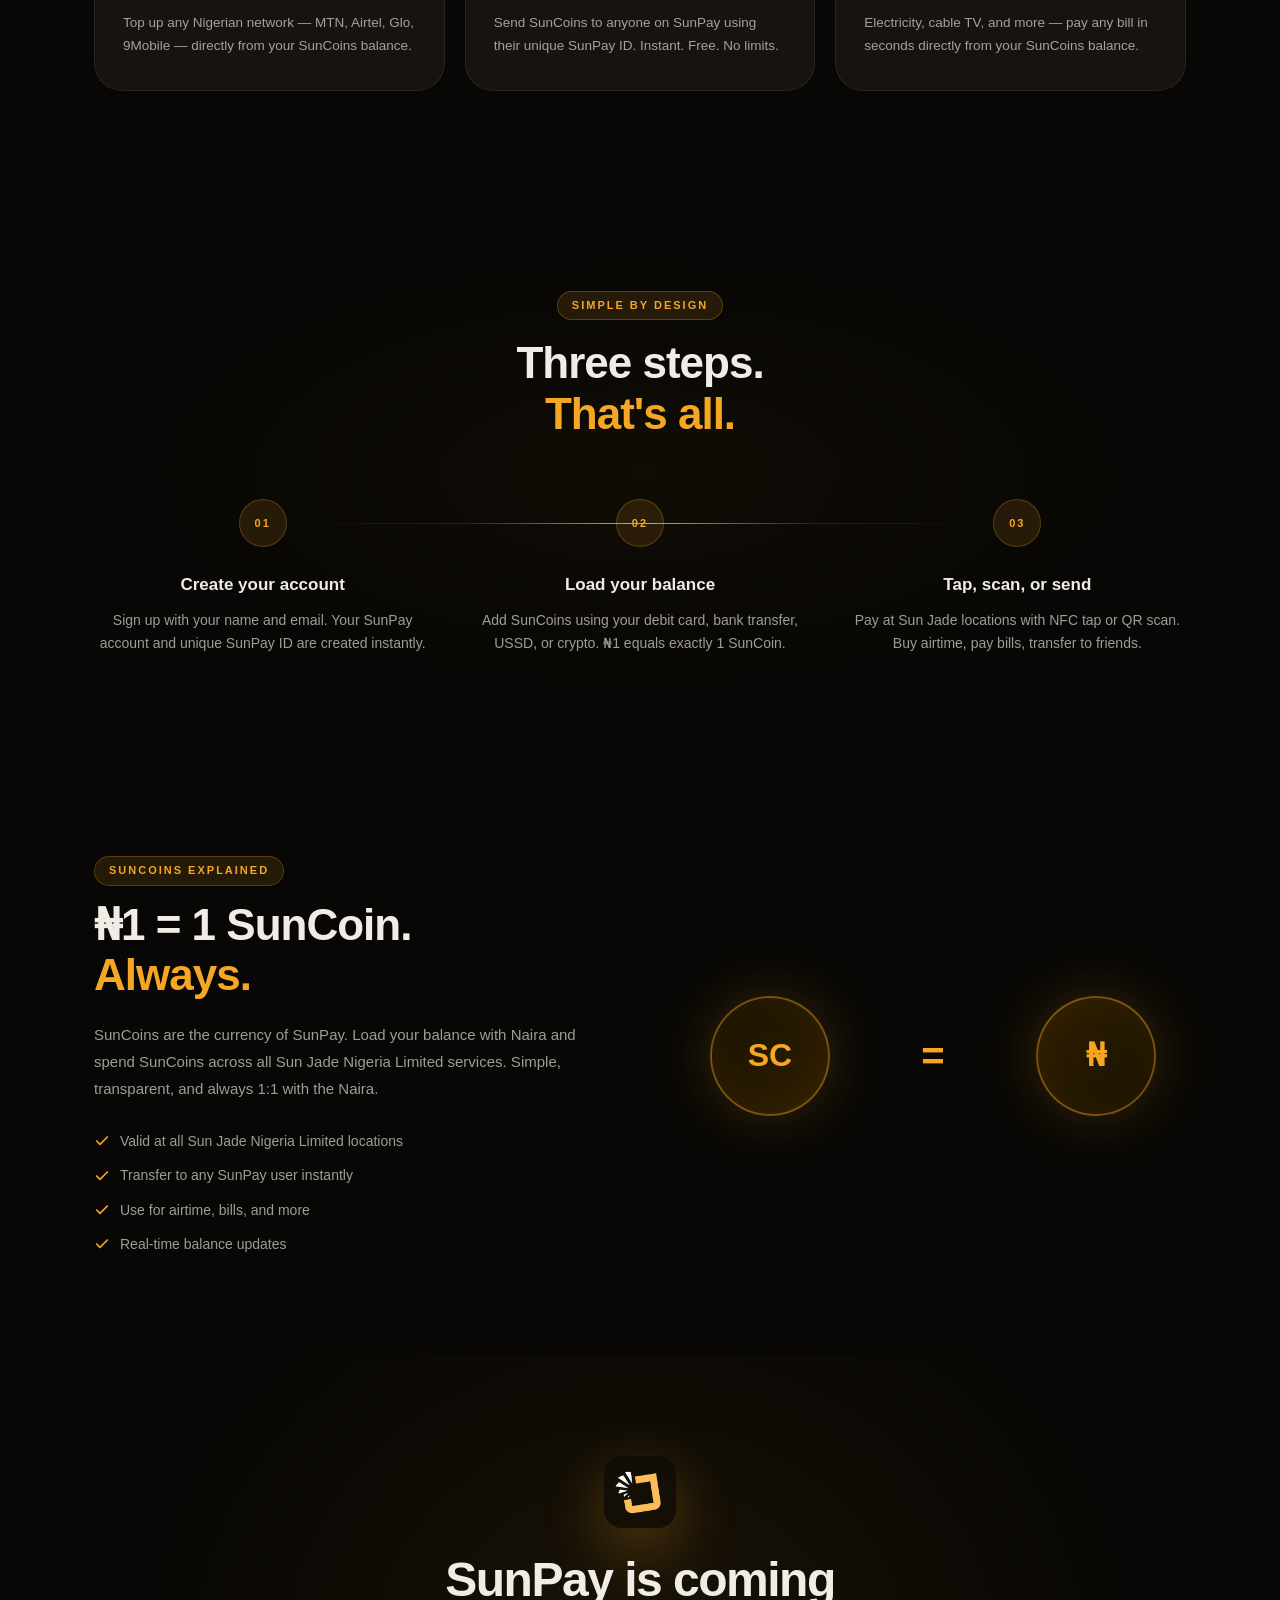
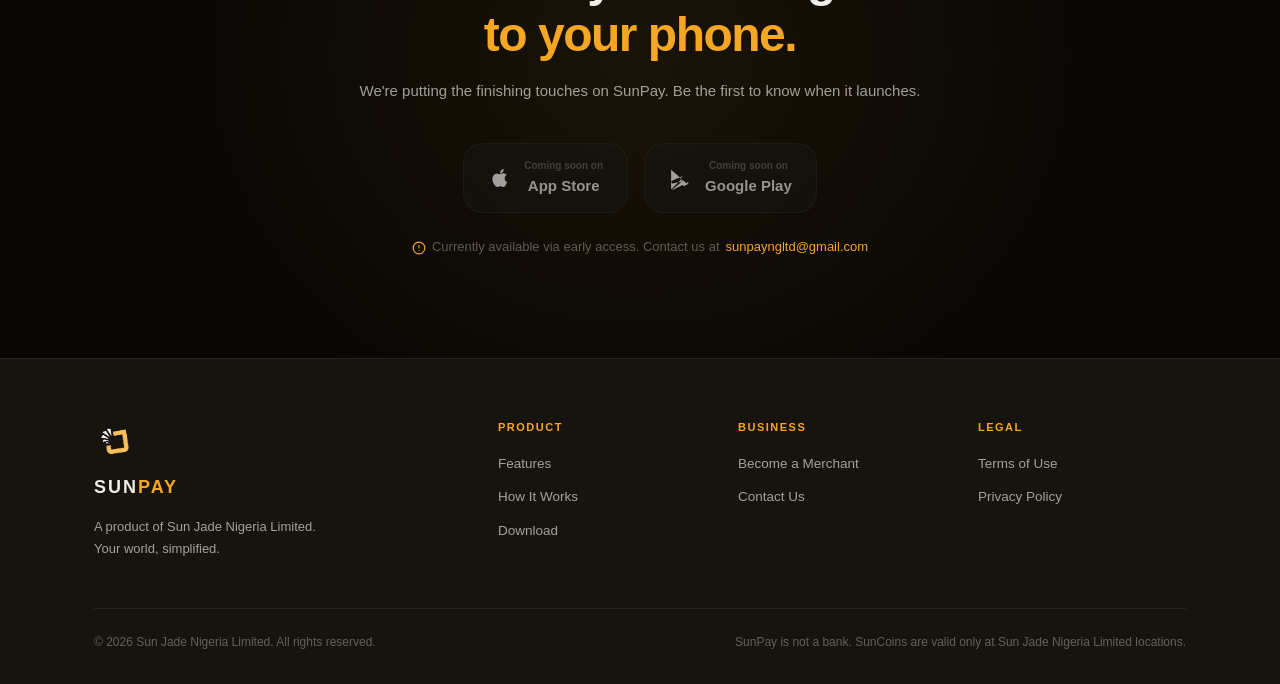
==== commit 8e466bee: "sumpay" ====
--- a/index.html
+++ b/index.html
@@ -4,7 +4,7 @@
   <meta charset="UTF-8" />
   <meta name="viewport" content="width=device-width, initial-scale=1.0" />
   <title>SunPay — Your World, Simplified.</title>
-  <meta name="description" content="SunPay by Sun Jade Nigeria Limited. Fund your wallet, tap to pay, scan to pay. The smarter way to pay at Sun Jade locations." />
+  <meta name="description" content="SunPay by Sun Jade Nigeria Limited. Load your balance, tap to pay, scan to pay. The smarter way to pay at Sun Jade locations." />
   <link rel="icon" type="image/png" href="assets/logo-dark.png" />
   <link rel="apple-touch-icon" href="assets/logo-dark.png" />
   <link rel="preconnect" href="https://fonts.googleapis.com" />
@@ -54,7 +54,7 @@
       </h1>
 
       <p class="hero__sub reveal reveal--delay-2">
-        Fund your SunCoins wallet. Tap to pay at the car wash.<br/>
+        Load your SunCoins balance. Tap to pay at the car wash.<br/>
         Scan a QR. Buy airtime. Pay bills. All in one app.
       </p>
 
@@ -124,7 +124,7 @@
           <div class="feature-card__icon">
             <svg width="28" height="28" viewBox="0 0 24 24" fill="none" stroke="#F5A623" stroke-width="1.7" stroke-linecap="round" stroke-linejoin="round"><path d="M21 15v4a2 2 0 0 1-2 2H5a2 2 0 0 1-2-2v-4"/><polyline points="17 8 12 3 7 8"/><line x1="12" y1="3" x2="12" y2="15"/></svg>
           </div>
-          <h3>Fund Your Wallet</h3>
+          <h3>Load Your Balance</h3>
           <p>Top up your SunCoins balance via card, bank transfer, USSD, or crypto. ₦1 = 1 SunCoin, always.</p>
         </div>
 
@@ -165,7 +165,7 @@
             <svg width="28" height="28" viewBox="0 0 24 24" fill="none" stroke="#F5A623" stroke-width="1.7" stroke-linecap="round" stroke-linejoin="round"><polyline points="13 2 3 14 12 14 11 22 21 10 12 10 13 2"/></svg>
           </div>
           <h3>Pay Utility Bills</h3>
-          <p>Electricity, cable TV, and more — pay any bill in seconds directly from your SunCoins wallet.</p>
+          <p>Electricity, cable TV, and more — pay any bill in seconds directly from your SunCoins balance.</p>
         </div>
       </div>
     </div>
@@ -185,7 +185,7 @@
           <div class="how__step-number">01</div>
           <div class="how__step-content">
             <h3>Create your account</h3>
-            <p>Sign up with your name and email. Your SunPay wallet and unique SunPay ID are created instantly.</p>
+            <p>Sign up with your name and email. Your SunPay account and unique SunPay ID are created instantly.</p>
           </div>
           <div class="how__step-line"></div>
         </div>
@@ -193,7 +193,7 @@
         <div class="how__step reveal reveal--delay-1">
           <div class="how__step-number">02</div>
           <div class="how__step-content">
-            <h3>Fund your wallet</h3>
+            <h3>Load your balance</h3>
             <p>Add SunCoins using your debit card, bank transfer, USSD, or crypto. ₦1 equals exactly 1 SunCoin.</p>
           </div>
           <div class="how__step-line"></div>
@@ -217,7 +217,7 @@
         <div class="suncoins__text">
           <span class="section-tag">SunCoins Explained</span>
           <h2 class="section-title">₦1 = 1 SunCoin.<br/><span class="gold">Always.</span></h2>
-          <p>SunCoins are the currency of SunPay. Fund your wallet with Naira and spend SunCoins across all Sun Jade Nigeria Limited services. Simple, transparent, and always 1:1 with the Naira.</p>
+          <p>SunCoins are the currency of SunPay. Load your balance with Naira and spend SunCoins across all Sun Jade Nigeria Limited services. Simple, transparent, and always 1:1 with the Naira.</p>
           <ul class="suncoins__list">
             <li>
               <svg width="16" height="16" viewBox="0 0 24 24" fill="none" stroke="#F5A623" stroke-width="2.5" stroke-linecap="round" stroke-linejoin="round"><polyline points="20 6 9 17 4 12"/></svg>
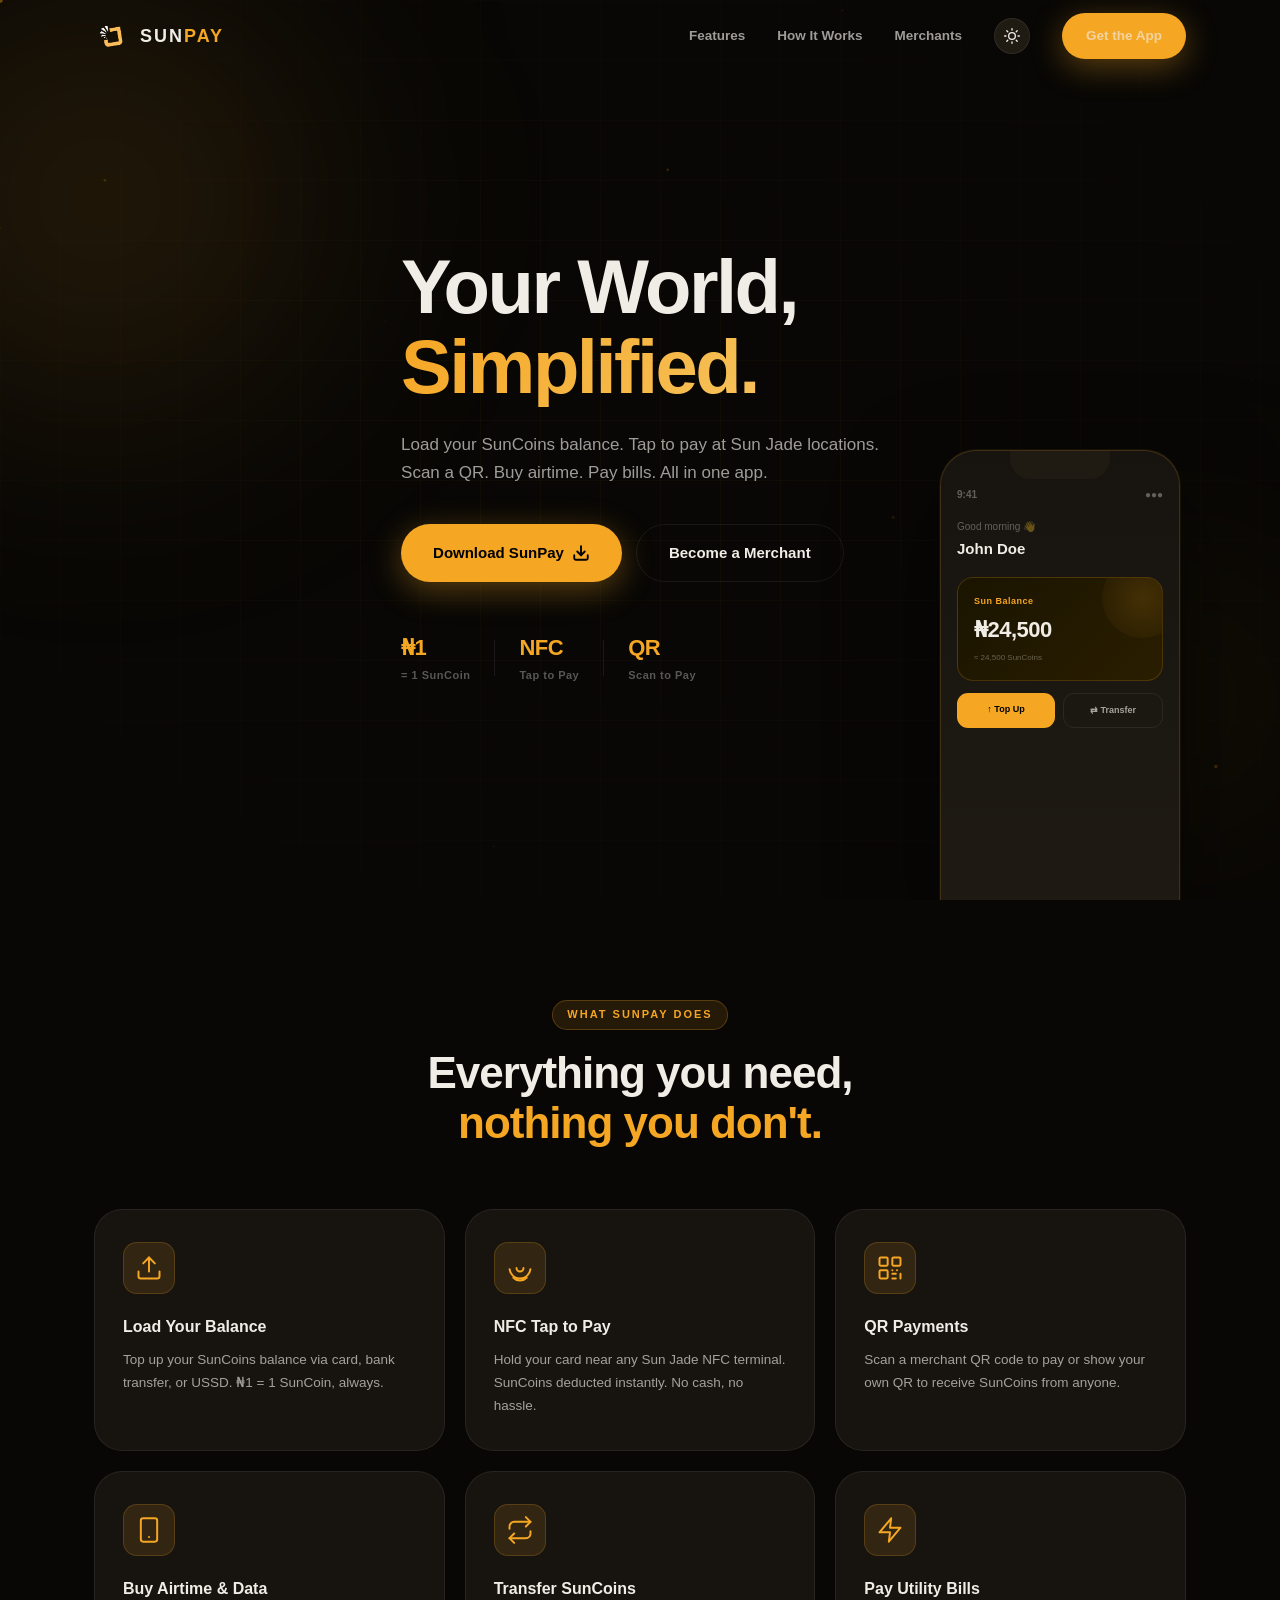
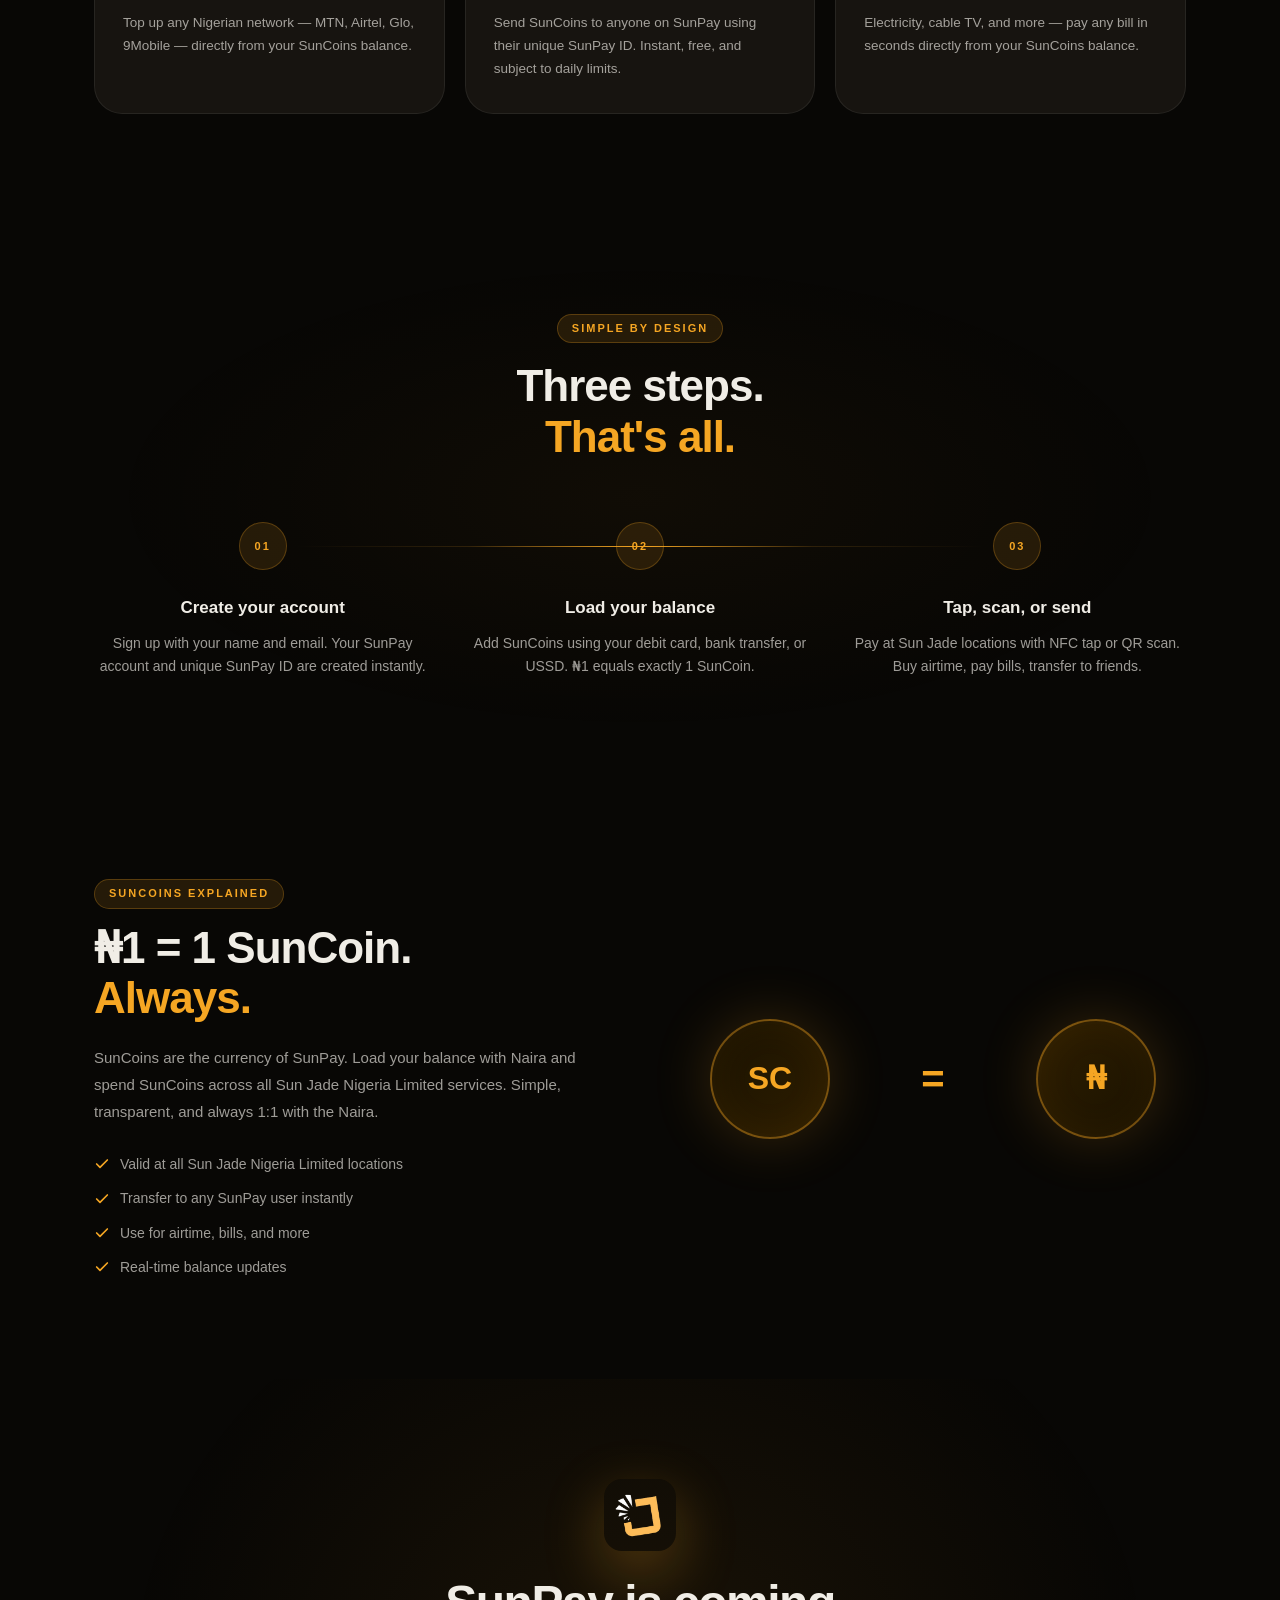
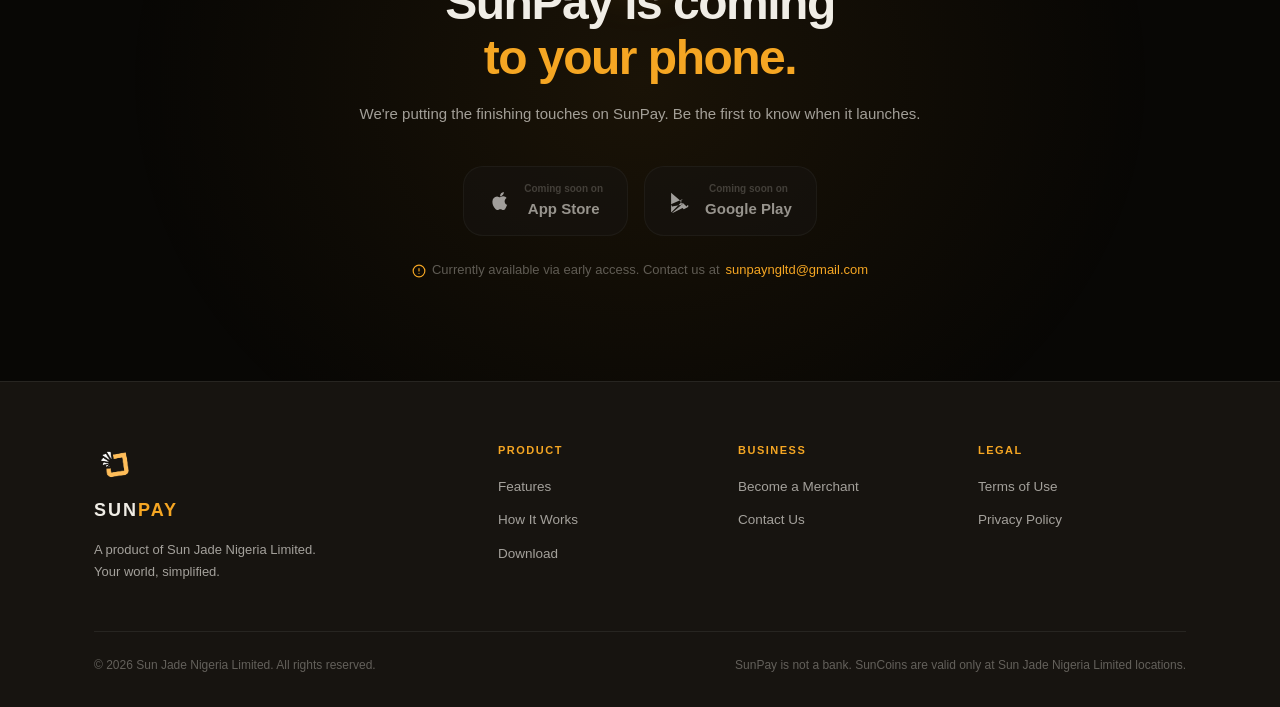
==== commit bbc2a12e: "updated terms" ====
--- a/index.html
+++ b/index.html
@@ -54,7 +54,7 @@
       </h1>
 
       <p class="hero__sub reveal reveal--delay-2">
-        Load your SunCoins balance. Tap to pay at the car wash.<br/>
+        Load your SunCoins balance. Tap to pay at Sun Jade locations.<br/>
         Scan a QR. Buy airtime. Pay bills. All in one app.
       </p>
 
@@ -125,7 +125,7 @@
             <svg width="28" height="28" viewBox="0 0 24 24" fill="none" stroke="#F5A623" stroke-width="1.7" stroke-linecap="round" stroke-linejoin="round"><path d="M21 15v4a2 2 0 0 1-2 2H5a2 2 0 0 1-2-2v-4"/><polyline points="17 8 12 3 7 8"/><line x1="12" y1="3" x2="12" y2="15"/></svg>
           </div>
           <h3>Load Your Balance</h3>
-          <p>Top up your SunCoins balance via card, bank transfer, USSD, or crypto. ₦1 = 1 SunCoin, always.</p>
+          <p>Top up your SunCoins balance via card, bank transfer, or USSD. ₦1 = 1 SunCoin, always.</p>
         </div>
 
         <div class="feature-card reveal reveal--delay-1">
@@ -157,7 +157,7 @@
             <svg width="28" height="28" viewBox="0 0 24 24" fill="none" stroke="#F5A623" stroke-width="1.7" stroke-linecap="round" stroke-linejoin="round"><polyline points="17 1 21 5 17 9"/><path d="M3 11V9a4 4 0 0 1 4-4h14"/><polyline points="7 23 3 19 7 15"/><path d="M21 13v2a4 4 0 0 1-4 4H3"/></svg>
           </div>
           <h3>Transfer SunCoins</h3>
-          <p>Send SunCoins to anyone on SunPay using their unique SunPay ID. Instant. Free. No limits.</p>
+          <p>Send SunCoins to anyone on SunPay using their unique SunPay ID. Instant, free, and subject to daily limits.</p>
         </div>
 
         <div class="feature-card reveal reveal--delay-3">
@@ -194,7 +194,7 @@
           <div class="how__step-number">02</div>
           <div class="how__step-content">
             <h3>Load your balance</h3>
-            <p>Add SunCoins using your debit card, bank transfer, USSD, or crypto. ₦1 equals exactly 1 SunCoin.</p>
+            <p>Add SunCoins using your debit card, bank transfer, or USSD. ₦1 equals exactly 1 SunCoin.</p>
           </div>
           <div class="how__step-line"></div>
         </div>
--- a/css/global.css
+++ b/css/global.css
@@ -437,3 +437,137 @@
 .theme-toggle .icon-sun  { display: block; }
 body.light .theme-toggle .icon-moon { display: block; }
 body.light .theme-toggle .icon-sun  { display: none; }
+
+/* ── ADDITIONAL LIGHT MODE FIXES ── */
+
+/* Phone mockup text - screen bg is light in light mode so text needs to be dark */
+body.light .phone__greeting { color: rgba(12,12,10,0.4); }
+body.light .phone__name { color: #0C0C0A; }
+body.light .phone__status-bar { color: rgba(12,12,10,0.4); }
+body.light .phone__card-sub { color: rgba(12,12,10,0.45); }
+body.light .phone__card-amount { color: #0C0C0A; }
+body.light .phone__action--outline {
+  border-color: rgba(0,0,0,0.12);
+  color: rgba(12,12,10,0.6);
+}
+
+/* Store badges in light mode */
+body.light .store-badge {
+  background: #fff;
+  border-color: rgba(0,0,0,0.1);
+}
+body.light .store-badge__name { color: #0C0C0A; }
+body.light .store-badge__sub { color: rgba(12,12,10,0.45); }
+body.light .store-badge svg { fill: #0C0C0A; }
+
+/* Coins in light mode */
+body.light .coin--1,
+body.light .coin--2 {
+  background: linear-gradient(135deg, #fff8ee, #fff0d0);
+  border-color: rgba(245,166,35,0.35);
+  box-shadow: 0 0 40px rgba(245,166,35,0.15);
+}
+
+/* How it works line */
+body.light .how__steps::before {
+  background: linear-gradient(90deg, transparent, rgba(245,166,35,0.3), var(--gold), rgba(245,166,35,0.3), transparent);
+}
+
+/* Download section */
+body.light .download { background: var(--dark); }
+body.light .download__title { color: #0C0C0A; }
+body.light .download__sub { color: rgba(12,12,10,0.6); }
+body.light .download__notice { color: rgba(12,12,10,0.45); }
+body.light .download__logo { box-shadow: 0 20px 60px rgba(245,166,35,0.2); }
+
+/* Hero stats */
+body.light .hero__stat-label { color: rgba(12,12,10,0.45); }
+
+/* Section tags */
+body.light .section-tag {
+  background: rgba(245,166,35,0.12);
+  border-color: rgba(245,166,35,0.3);
+}
+
+/* Nav links in light mode */
+body.light .nav__links a { color: rgba(12,12,10,0.6); }
+body.light .nav__links a:hover { color: #0C0C0A; }
+body.light .nav__wordmark { color: #0C0C0A; }
+
+/* Hero badge dot */
+body.light .hero__badge {
+  background: rgba(245,166,35,0.1);
+  border-color: rgba(245,166,35,0.25);
+  color: rgba(12,12,10,0.6);
+}
+
+/* Suncoins list */
+body.light .suncoins__list li { color: rgba(12,12,10,0.65); }
+
+/* Feature card hover */
+body.light .feature-card:hover {
+  box-shadow: 0 20px 60px rgba(0,0,0,0.08);
+}
+
+/* How step content */
+body.light .how__step-content p { color: rgba(12,12,10,0.6); }
+
+/* Prose headings */
+body.light .prose h3 { color: #0C0C0A; }
+
+/* ── ADDITIONAL LIGHT MODE FIXES ── */
+
+/* Phone mockup numbers and text */
+body.light .phone__card-amount { color: #fff; }
+body.light .phone__card-label  { color: var(--gold); }
+body.light .phone__card-sub    { color: rgba(255,255,255,0.5); }
+body.light .phone__action--gold { background: var(--gold); color: #000; }
+
+/* Store badge icons and text */
+body.light .store-badge {
+  background: #fff;
+  border-color: rgba(0,0,0,0.1);
+}
+body.light .store-badge svg { fill: #0C0C0A; }
+body.light .store-badge__name { color: #0C0C0A; }
+body.light .store-badge__sub  { color: rgba(12,12,10,0.5); }
+
+/* Download section stays dark in light mode for contrast */
+body.light .download {
+  background: var(--dark-2);
+}
+body.light .download__title { color: var(--text); }
+
+/* How it works line */
+body.light .how__steps::before {
+  background: linear-gradient(90deg, transparent, rgba(245,166,35,0.3), var(--gold), rgba(245,166,35,0.3), transparent);
+}
+
+/* Section titles and headings */
+body.light .section-title { color: #0C0C0A; }
+body.light .feature-card h3 { color: #0C0C0A; }
+body.light .how__step-content h3 { color: #0C0C0A; }
+body.light .m-benefit h3 { color: #0C0C0A; }
+body.light .hero__title { color: #0C0C0A; }
+body.light .hero__sub { color: rgba(12,12,10,0.65); }
+body.light .footer__wordmark { color: #0C0C0A; }
+body.light .footer__brand p { color: rgba(12,12,10,0.6); }
+body.light .footer__col a { color: rgba(12,12,10,0.6); }
+body.light .footer__col a:hover { color: #0C0C0A; }
+body.light .footer__bottom p { color: rgba(12,12,10,0.4); }
+body.light .nav__mobile { background: #e4e1d9; }
+body.light .nav__mobile a { color: rgba(12,12,10,0.7); }
+body.light .page-hero__title { color: #0C0C0A; }
+body.light .page-hero__sub { color: rgba(12,12,10,0.6); }
+body.light .prose h2 { color: var(--gold); }
+body.light .prose h3 { color: #0C0C0A; }
+body.light .prose p,
+body.light .prose li { color: rgba(12,12,10,0.7); }
+body.light .merchant-form-left > p { color: rgba(12,12,10,0.65); }
+body.light .merchant-contact a { color: rgba(12,12,10,0.6); }
+body.light .form-note { color: rgba(12,12,10,0.45); }
+body.light .suncoins__list li { color: rgba(12,12,10,0.65); }
+body.light .suncoins__text > p { color: rgba(12,12,10,0.65); }
+body.light .hero__stat-value { color: var(--gold); }
+body.light .download__sub { color: rgba(240,237,230,0.65); }
+body.light .download__notice { color: rgba(240,237,230,0.5); }
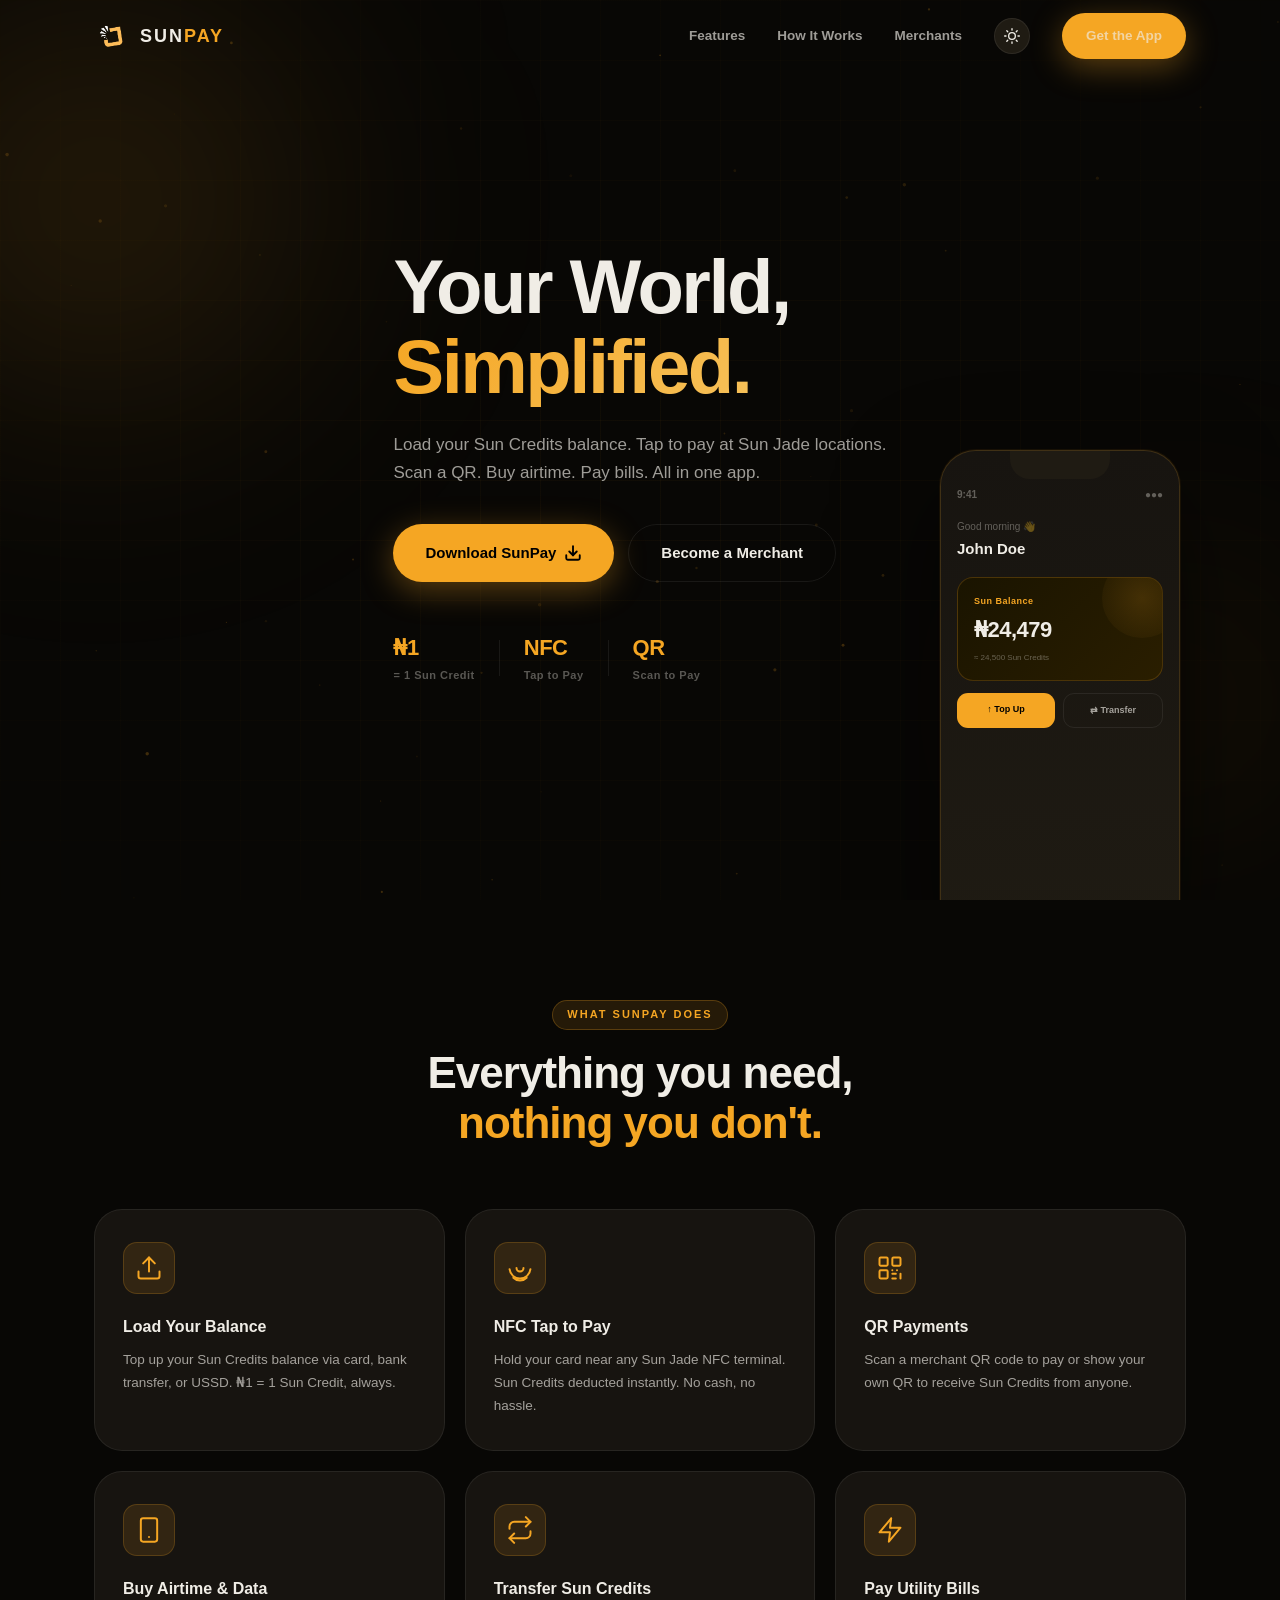
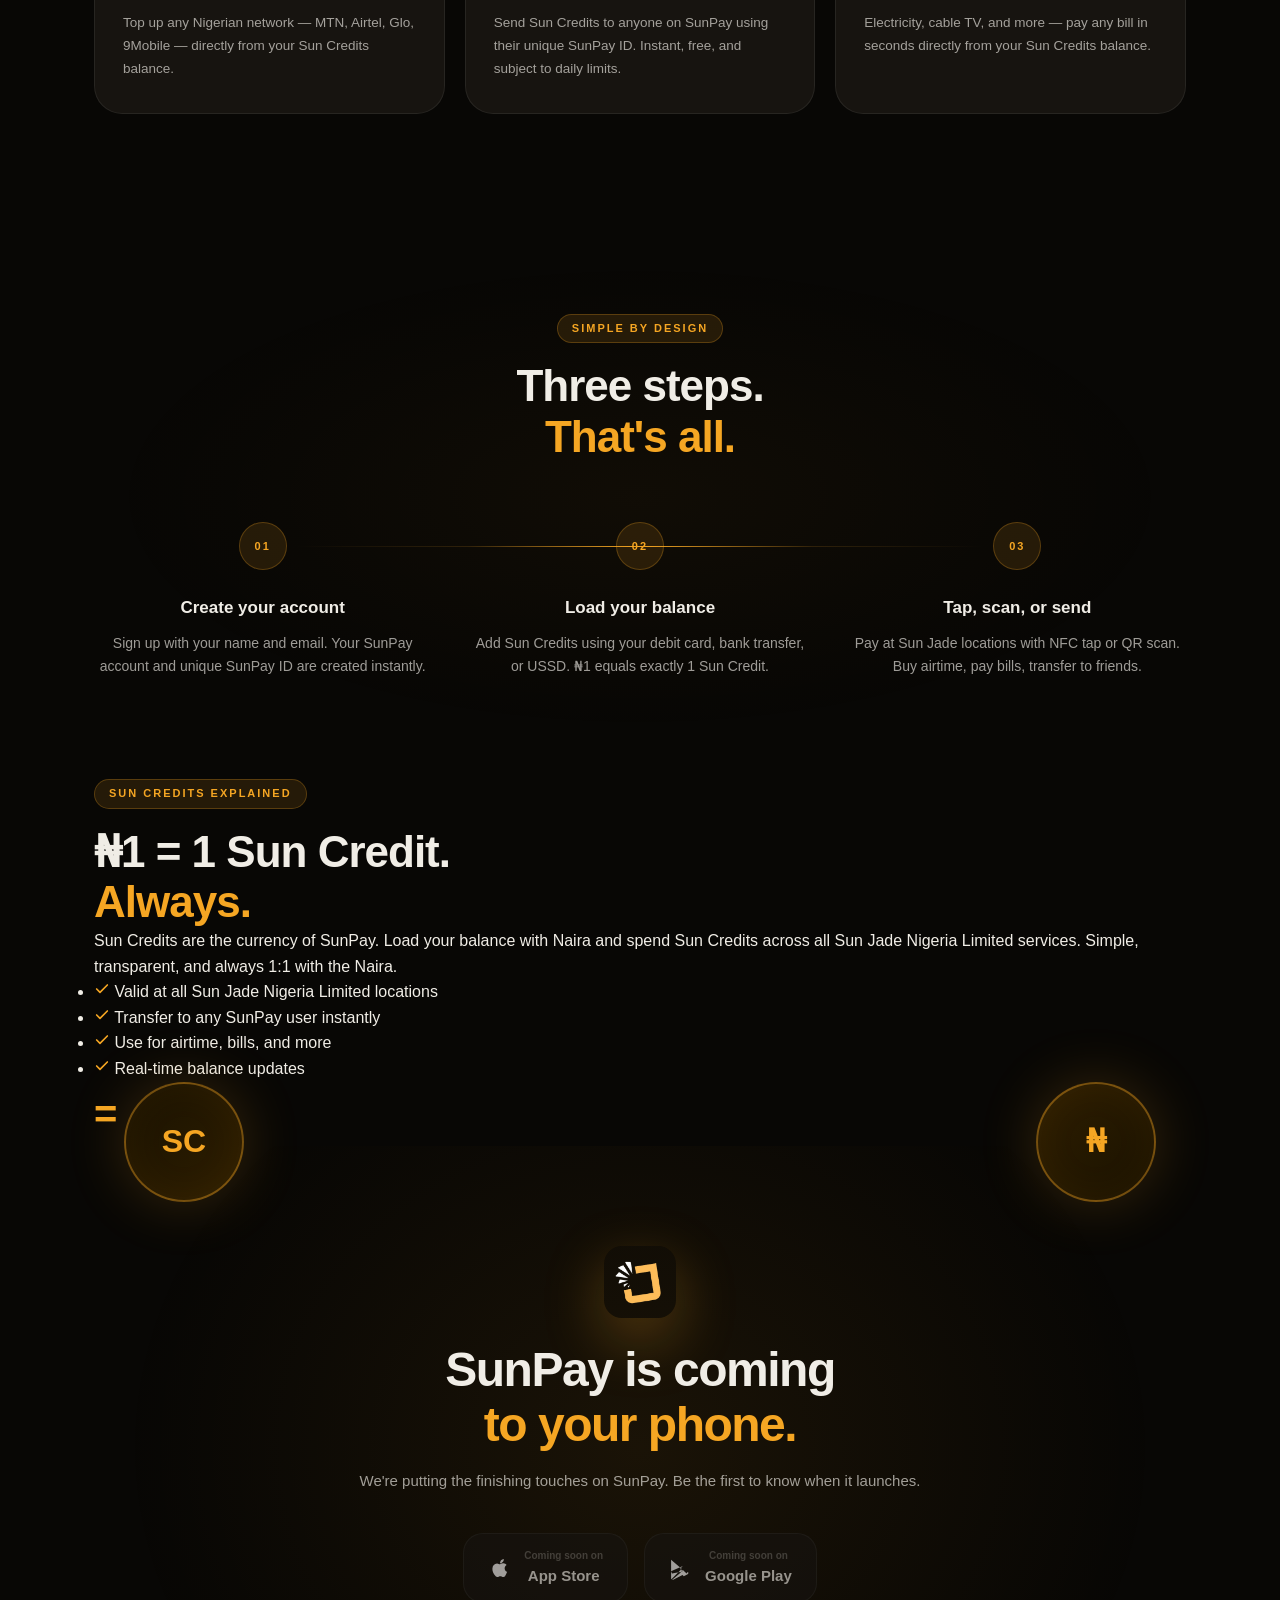
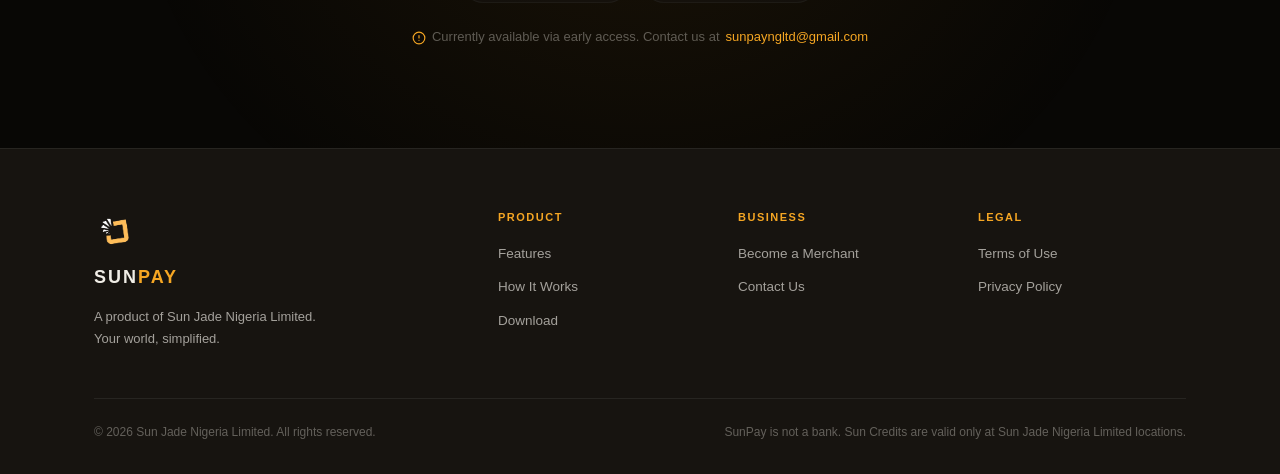
==== commit ccffd2d8: "changes of sun coin to credits" ====
--- a/index.html
+++ b/index.html
@@ -54,7 +54,7 @@
       </h1>
 
       <p class="hero__sub reveal reveal--delay-2">
-        Load your SunCoins balance. Tap to pay at Sun Jade locations.<br/>
+        Load your Sun Credits balance. Tap to pay at Sun Jade locations.<br/>
         Scan a QR. Buy airtime. Pay bills. All in one app.
       </p>
 
@@ -69,7 +69,7 @@
       <div class="hero__stats reveal reveal--delay-4">
         <div class="hero__stat">
           <span class="hero__stat-value gold">₦1</span>
-          <span class="hero__stat-label">= 1 SunCoin</span>
+          <span class="hero__stat-label">= 1 Sun Credit</span>
         </div>
         <div class="hero__stat-divider"></div>
         <div class="hero__stat">
@@ -98,7 +98,7 @@
             <div class="phone__card">
               <div class="phone__card-label">Sun Balance</div>
               <div class="phone__card-amount">₦<span class="phone__counter" data-target="24500">0</span></div>
-              <div class="phone__card-sub">≈ 24,500 SunCoins</div>
+              <div class="phone__card-sub">≈ 24,500 Sun Credits</div>
             </div>
             <div class="phone__actions">
               <div class="phone__action phone__action--gold">↑ Top Up</div>
@@ -125,7 +125,7 @@
             <svg width="28" height="28" viewBox="0 0 24 24" fill="none" stroke="#F5A623" stroke-width="1.7" stroke-linecap="round" stroke-linejoin="round"><path d="M21 15v4a2 2 0 0 1-2 2H5a2 2 0 0 1-2-2v-4"/><polyline points="17 8 12 3 7 8"/><line x1="12" y1="3" x2="12" y2="15"/></svg>
           </div>
           <h3>Load Your Balance</h3>
-          <p>Top up your SunCoins balance via card, bank transfer, or USSD. ₦1 = 1 SunCoin, always.</p>
+          <p>Top up your Sun Credits balance via card, bank transfer, or USSD. ₦1 = 1 Sun Credit, always.</p>
         </div>
 
         <div class="feature-card reveal reveal--delay-1">
@@ -133,7 +133,7 @@
             <svg width="28" height="28" viewBox="0 0 24 24" fill="none" stroke="#F5A623" stroke-width="1.7" stroke-linecap="round" stroke-linejoin="round"><path d="M6.3 20.3a8 8 0 0 0 11.4 0"/><path d="M3.05 13a9 9 0 0 0 17.9 0"/><path d="M9 12a3 3 0 0 0 6 0"/></svg>
           </div>
           <h3>NFC Tap to Pay</h3>
-          <p>Hold your card near any Sun Jade NFC terminal. SunCoins deducted instantly. No cash, no hassle.</p>
+          <p>Hold your card near any Sun Jade NFC terminal. Sun Credits deducted instantly. No cash, no hassle.</p>
         </div>
 
         <div class="feature-card reveal reveal--delay-2">
@@ -141,7 +141,7 @@
             <svg width="28" height="28" viewBox="0 0 24 24" fill="none" stroke="#F5A623" stroke-width="1.7" stroke-linecap="round" stroke-linejoin="round"><rect x="3" y="3" width="7" height="7" rx="1"/><rect x="14" y="3" width="7" height="7" rx="1"/><rect x="3" y="14" width="7" height="7" rx="1"/><line x1="14" y1="14" x2="14" y2="14.01"/><line x1="18" y1="14" x2="18" y2="14.01"/><line x1="21" y1="17" x2="21" y2="21"/><line x1="14" y1="17" x2="17" y2="17"/><line x1="14" y1="21" x2="17" y2="21"/></svg>
           </div>
           <h3>QR Payments</h3>
-          <p>Scan a merchant QR code to pay or show your own QR to receive SunCoins from anyone.</p>
+          <p>Scan a merchant QR code to pay or show your own QR to receive Sun Credits from anyone.</p>
         </div>
 
         <div class="feature-card reveal reveal--delay-1">
@@ -149,15 +149,15 @@
             <svg width="28" height="28" viewBox="0 0 24 24" fill="none" stroke="#F5A623" stroke-width="1.7" stroke-linecap="round" stroke-linejoin="round"><rect x="5" y="2" width="14" height="20" rx="2"/><line x1="12" y1="18" x2="12.01" y2="18"/></svg>
           </div>
           <h3>Buy Airtime & Data</h3>
-          <p>Top up any Nigerian network — MTN, Airtel, Glo, 9Mobile — directly from your SunCoins balance.</p>
+          <p>Top up any Nigerian network — MTN, Airtel, Glo, 9Mobile — directly from your Sun Credits balance.</p>
         </div>
 
         <div class="feature-card reveal reveal--delay-2">
           <div class="feature-card__icon">
             <svg width="28" height="28" viewBox="0 0 24 24" fill="none" stroke="#F5A623" stroke-width="1.7" stroke-linecap="round" stroke-linejoin="round"><polyline points="17 1 21 5 17 9"/><path d="M3 11V9a4 4 0 0 1 4-4h14"/><polyline points="7 23 3 19 7 15"/><path d="M21 13v2a4 4 0 0 1-4 4H3"/></svg>
           </div>
-          <h3>Transfer SunCoins</h3>
-          <p>Send SunCoins to anyone on SunPay using their unique SunPay ID. Instant, free, and subject to daily limits.</p>
+          <h3>Transfer Sun Credits</h3>
+          <p>Send Sun Credits to anyone on SunPay using their unique SunPay ID. Instant, free, and subject to daily limits.</p>
         </div>
 
         <div class="feature-card reveal reveal--delay-3">
@@ -165,7 +165,7 @@
             <svg width="28" height="28" viewBox="0 0 24 24" fill="none" stroke="#F5A623" stroke-width="1.7" stroke-linecap="round" stroke-linejoin="round"><polyline points="13 2 3 14 12 14 11 22 21 10 12 10 13 2"/></svg>
           </div>
           <h3>Pay Utility Bills</h3>
-          <p>Electricity, cable TV, and more — pay any bill in seconds directly from your SunCoins balance.</p>
+          <p>Electricity, cable TV, and more — pay any bill in seconds directly from your Sun Credits balance.</p>
         </div>
       </div>
     </div>
@@ -194,7 +194,7 @@
           <div class="how__step-number">02</div>
           <div class="how__step-content">
             <h3>Load your balance</h3>
-            <p>Add SunCoins using your debit card, bank transfer, or USSD. ₦1 equals exactly 1 SunCoin.</p>
+            <p>Add Sun Credits using your debit card, bank transfer, or USSD. ₦1 equals exactly 1 Sun Credit.</p>
           </div>
           <div class="how__step-line"></div>
         </div>
@@ -210,15 +210,15 @@
     </div>
   </section>
 
-  <!-- SUNCOINS -->
-  <section class="suncoins">
-    <div class="container">
-      <div class="suncoins__inner reveal">
-        <div class="suncoins__text">
-          <span class="section-tag">SunCoins Explained</span>
-          <h2 class="section-title">₦1 = 1 SunCoin.<br/><span class="gold">Always.</span></h2>
-          <p>SunCoins are the currency of SunPay. Load your balance with Naira and spend SunCoins across all Sun Jade Nigeria Limited services. Simple, transparent, and always 1:1 with the Naira.</p>
-          <ul class="suncoins__list">
+  <!-- Sun CreditS -->
+  <section class="Sun Credits">
+    <div class="container">
+      <div class="Sun Credits__inner reveal">
+        <div class="Sun Credits__text">
+          <span class="section-tag">Sun Credits Explained</span>
+          <h2 class="section-title">₦1 = 1 Sun Credit.<br/><span class="gold">Always.</span></h2>
+          <p>Sun Credits are the currency of SunPay. Load your balance with Naira and spend Sun Credits across all Sun Jade Nigeria Limited services. Simple, transparent, and always 1:1 with the Naira.</p>
+          <ul class="Sun Credits__list">
             <li>
               <svg width="16" height="16" viewBox="0 0 24 24" fill="none" stroke="#F5A623" stroke-width="2.5" stroke-linecap="round" stroke-linejoin="round"><polyline points="20 6 9 17 4 12"/></svg>
               Valid at all Sun Jade Nigeria Limited locations
@@ -237,7 +237,7 @@
             </li>
           </ul>
         </div>
-        <div class="suncoins__visual">
+        <div class="Sun Credits__visual">
           <div class="coin coin--1">
             <span>SC</span>
           </div>
@@ -314,7 +314,7 @@
       </div>
       <div class="footer__bottom">
         <p>© 2026 Sun Jade Nigeria Limited. All rights reserved.</p>
-        <p>SunPay is not a bank. SunCoins are valid only at Sun Jade Nigeria Limited locations.</p>
+        <p>SunPay is not a bank. Sun Credits are valid only at Sun Jade Nigeria Limited locations.</p>
       </div>
     </div>
   </footer>
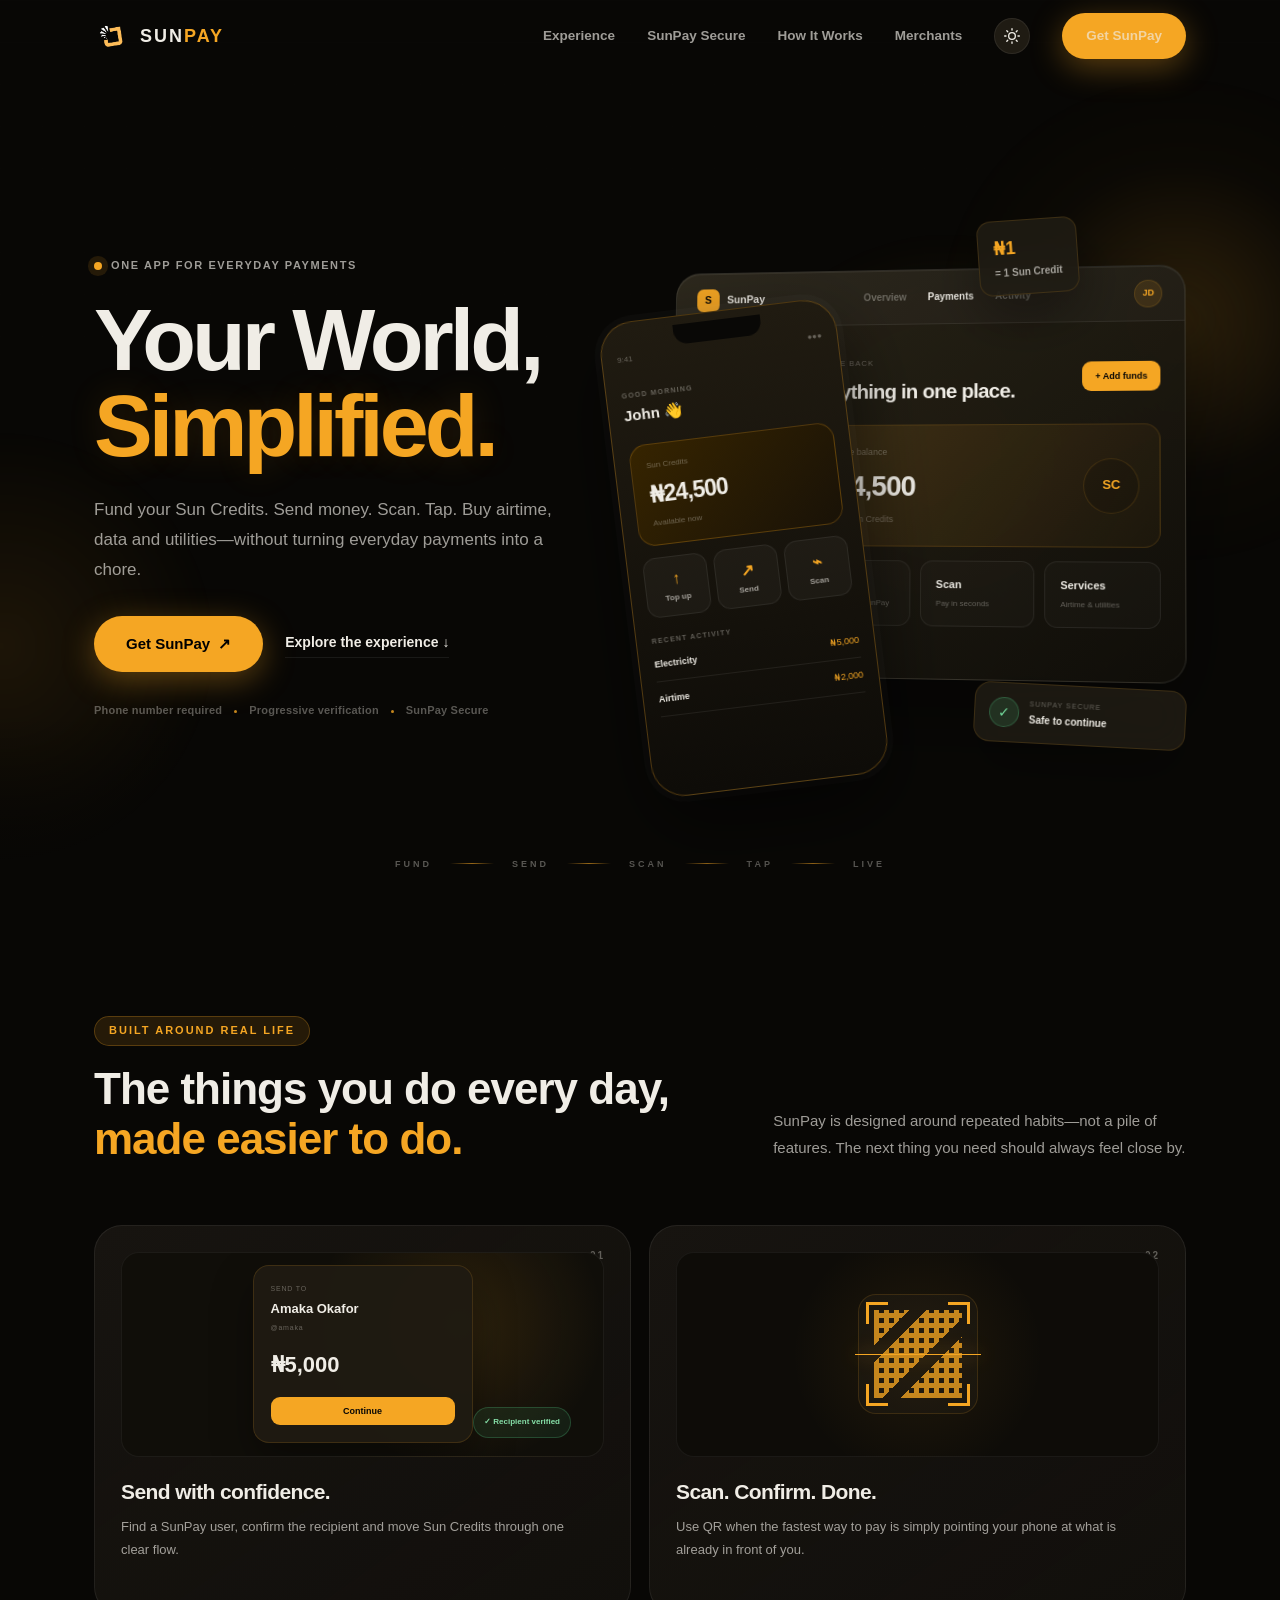
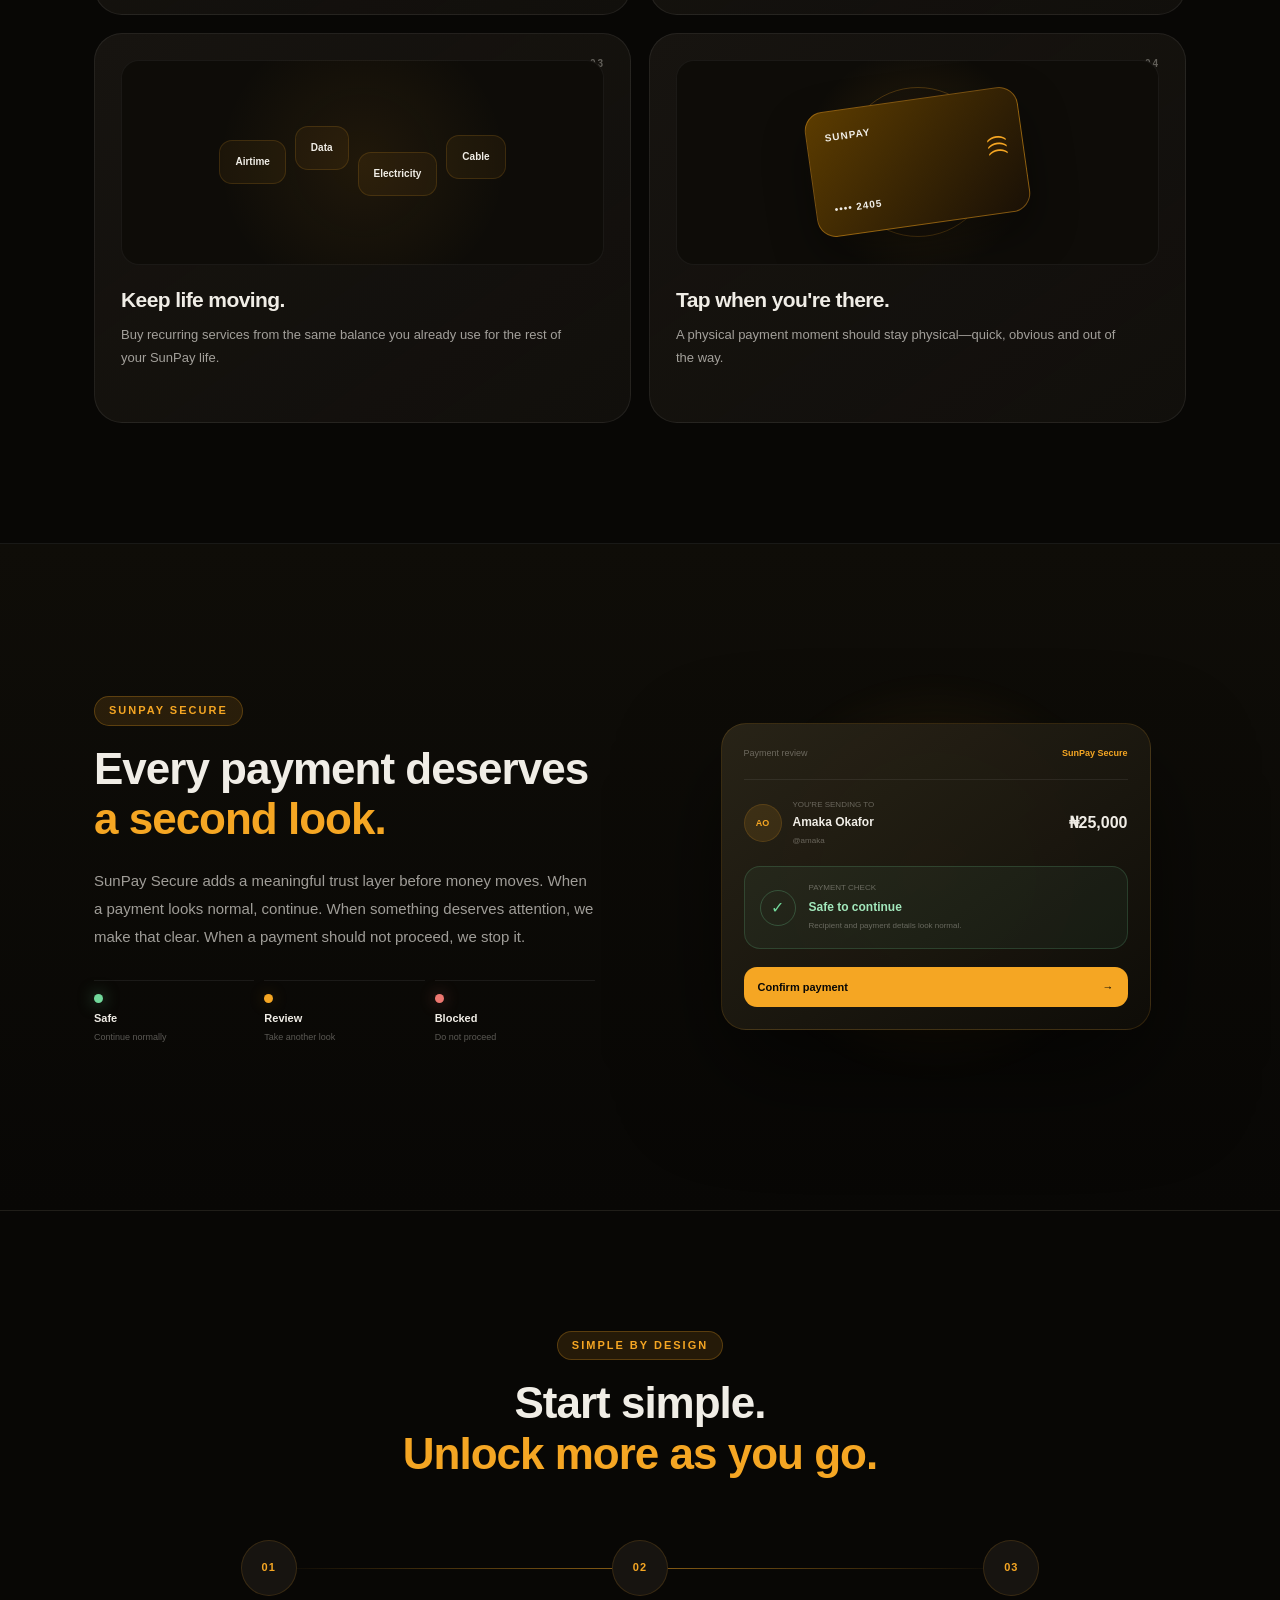
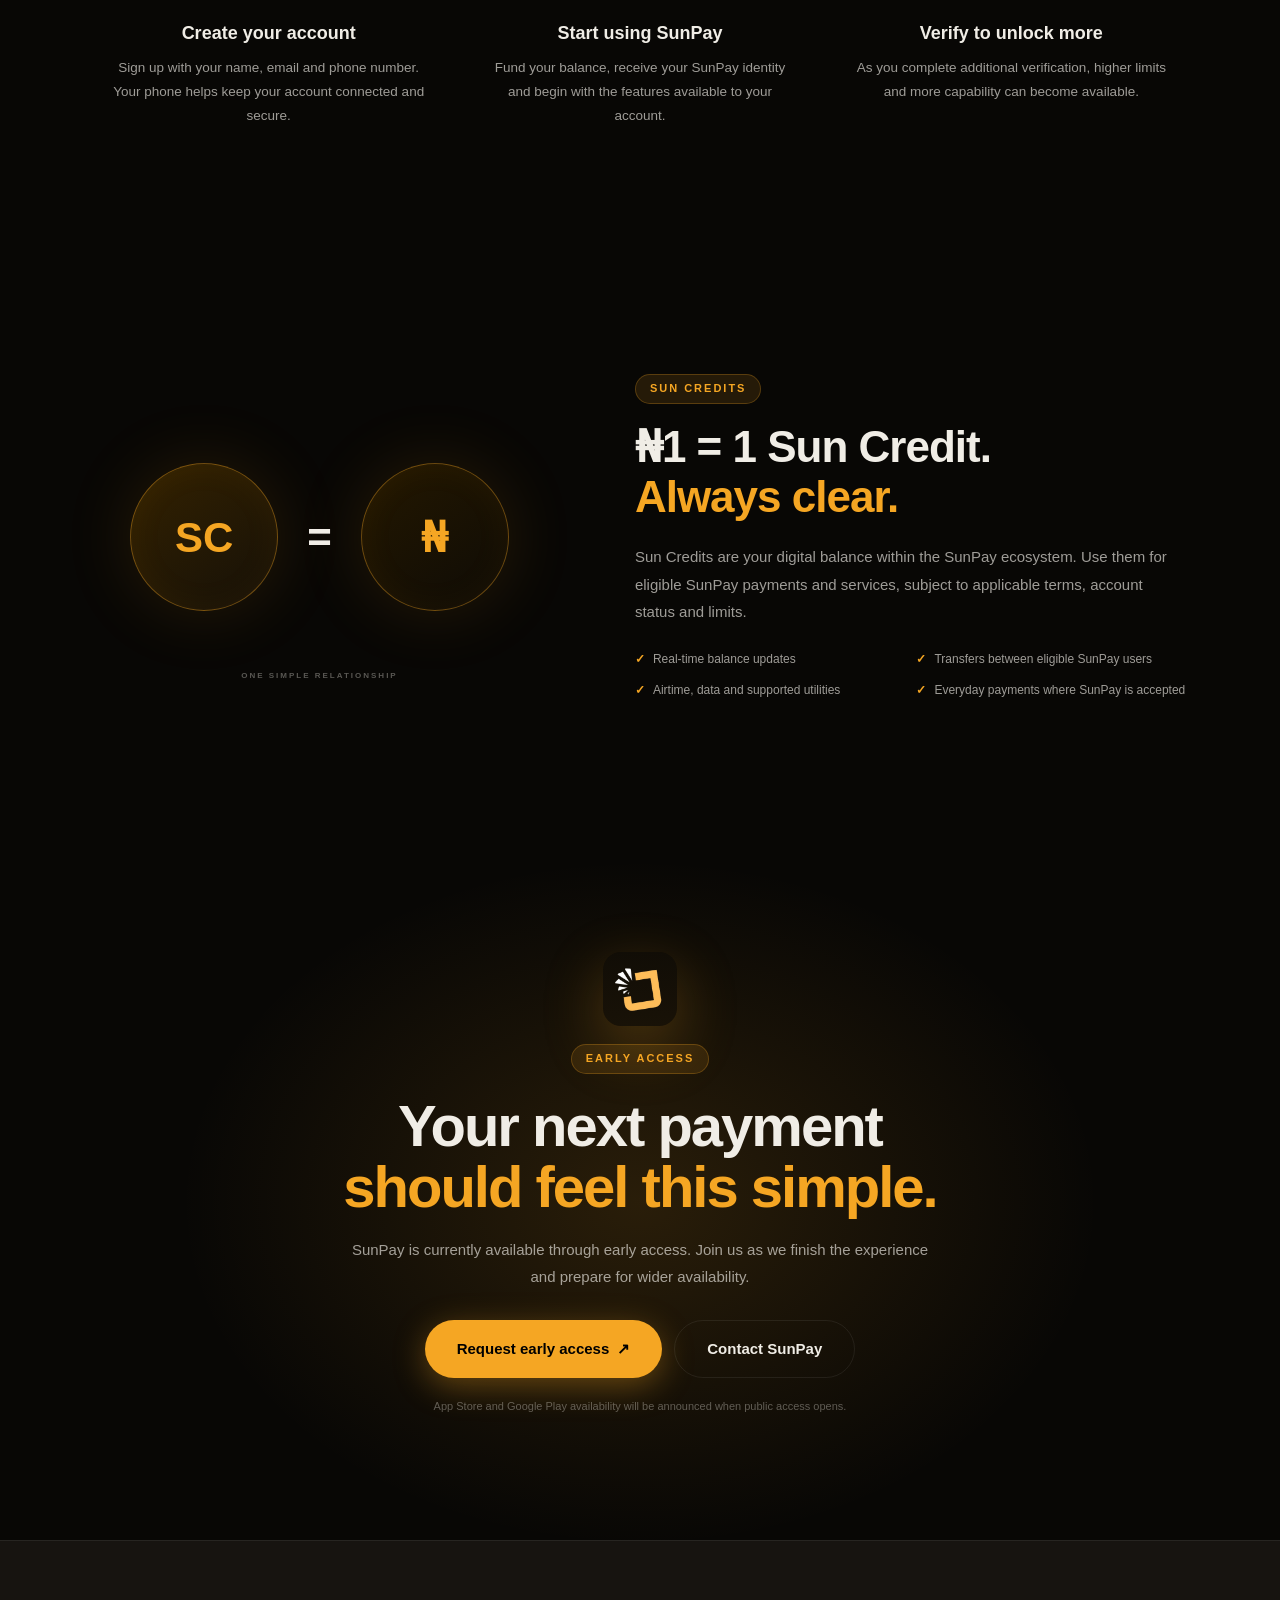
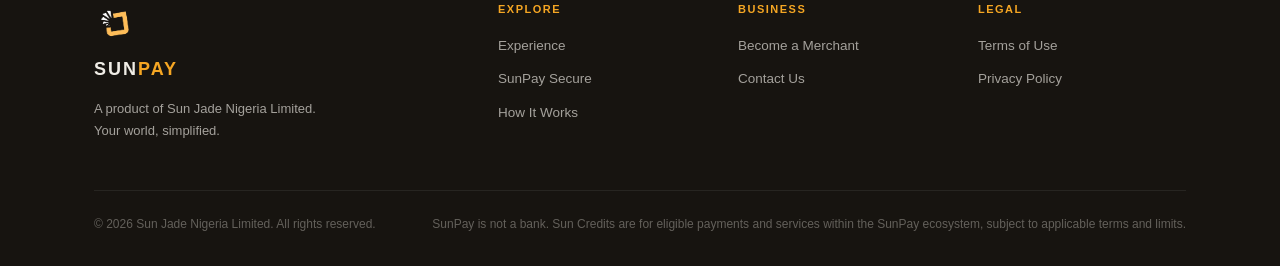
==== commit d2b4805e: "updates" ====
--- a/index.html
+++ b/index.html
@@ -4,7 +4,7 @@
   <meta charset="UTF-8" />
   <meta name="viewport" content="width=device-width, initial-scale=1.0" />
   <title>SunPay — Your World, Simplified.</title>
-  <meta name="description" content="SunPay by Sun Jade Nigeria Limited. Load your balance, tap to pay, scan to pay. The smarter way to pay at Sun Jade locations." />
+  <meta name="description" content="SunPay helps you fund, send, scan, tap and pay for everyday services from one calm, secure experience." />
   <link rel="icon" type="image/png" href="assets/logo-dark.png" />
   <link rel="apple-touch-icon" href="assets/logo-dark.png" />
   <link rel="preconnect" href="https://fonts.googleapis.com" />
@@ -15,308 +15,125 @@
 </head>
 <body>
 
-  <!-- NAV -->
   <nav class="nav" id="nav">
     <div class="nav__inner">
-      <a href="index.html" class="nav__logo">
+      <a href="index.html" class="nav__logo" aria-label="SunPay home">
         <img src="assets/logo-dark.png" alt="SunPay" class="nav__logo-img" />
         <span class="nav__wordmark">SUN<span class="gold">PAY</span></span>
       </a>
       <div class="nav__links">
-        <a href="#features">Features</a>
+        <a href="#experience">Experience</a>
+        <a href="#secure">SunPay Secure</a>
         <a href="#how">How It Works</a>
         <a href="merchant.html">Merchants</a>
-        <button class="theme-toggle" id="themeToggle" aria-label="Toggle theme"><svg width="16" height="16" viewBox="0 0 24 24" fill="none" stroke="currentColor" stroke-width="2" stroke-linecap="round" stroke-linejoin="round" class="icon-sun"><circle cx="12" cy="12" r="5"/><line x1="12" y1="1" x2="12" y2="3"/><line x1="12" y1="21" x2="12" y2="23"/><line x1="4.22" y1="4.22" x2="5.64" y2="5.64"/><line x1="18.36" y1="18.36" x2="19.78" y2="19.78"/><line x1="1" y1="12" x2="3" y2="12"/><line x1="21" y1="12" x2="23" y2="12"/><line x1="4.22" y1="19.78" x2="5.64" y2="18.36"/><line x1="18.36" y1="5.64" x2="19.78" y2="4.22"/></svg><svg width="16" height="16" viewBox="0 0 24 24" fill="none" stroke="currentColor" stroke-width="2" stroke-linecap="round" stroke-linejoin="round" class="icon-moon" style="display:none"><path d="M21 12.79A9 9 0 1 1 11.21 3 7 7 0 0 0 21 12.79z"/></svg></button><a href="#download" class="btn btn--gold">Get the App</a>
+        <button class="theme-toggle" id="themeToggle" aria-label="Toggle theme"><svg width="16" height="16" viewBox="0 0 24 24" fill="none" stroke="currentColor" stroke-width="2" stroke-linecap="round" stroke-linejoin="round" class="icon-sun"><circle cx="12" cy="12" r="5"/><line x1="12" y1="1" x2="12" y2="3"/><line x1="12" y1="21" x2="12" y2="23"/><line x1="4.22" y1="4.22" x2="5.64" y2="5.64"/><line x1="18.36" y1="18.36" x2="19.78" y2="19.78"/><line x1="1" y1="12" x2="3" y2="12"/><line x1="21" y1="12" x2="23" y2="12"/><line x1="4.22" y1="19.78" x2="5.64" y2="18.36"/><line x1="18.36" y1="5.64" x2="19.78" y2="4.22"/></svg><svg width="16" height="16" viewBox="0 0 24 24" fill="none" stroke="currentColor" stroke-width="2" stroke-linecap="round" stroke-linejoin="round" class="icon-moon"><path d="M21 12.79A9 9 0 1 1 11.21 3 7 7 0 0 0 21 12.79z"/></svg></button>
+        <a href="#download" class="btn btn--gold">Get SunPay</a>
       </div>
-      <button class="nav__burger" id="burger" aria-label="Menu">
-        <span></span><span></span><span></span>
-      </button>
+      <button class="nav__burger" id="burger" aria-label="Menu"><span></span><span></span><span></span></button>
     </div>
     <div class="nav__mobile" id="mobileMenu">
-      <a href="#features">Features</a>
+      <a href="#experience">Experience</a>
+      <a href="#secure">SunPay Secure</a>
       <a href="#how">How It Works</a>
       <a href="merchant.html">Merchants</a>
-      <a href="#download">Get the App</a>
+      <a href="#download">Get SunPay</a>
     </div>
   </nav>
 
-  <!-- HERO -->
-  <section class="hero">
-    <div class="hero__glow hero__glow--1"></div>
-    <div class="hero__glow hero__glow--2"></div>
-    <div class="hero__grid"></div>
-
-    <div class="hero__inner">
-
-      <h1 class="hero__title reveal reveal--delay-1">
-        Your World,<br/>
-        <span class="gold hero__title-accent">Simplified.</span>
-      </h1>
-
-      <p class="hero__sub reveal reveal--delay-2">
-        Load your Sun Credits balance. Tap to pay at Sun Jade locations.<br/>
-        Scan a QR. Buy airtime. Pay bills. All in one app.
-      </p>
-
-      <div class="hero__actions reveal reveal--delay-3">
-        <a href="#download" class="btn btn--gold btn--lg">
-          <span>Download SunPay</span>
-          <svg width="18" height="18" viewBox="0 0 24 24" fill="none" stroke="currentColor" stroke-width="2.5" stroke-linecap="round" stroke-linejoin="round"><path d="M21 15v4a2 2 0 0 1-2 2H5a2 2 0 0 1-2-2v-4"/><polyline points="7 10 12 15 17 10"/><line x1="12" y1="15" x2="12" y2="3"/></svg>
-        </a>
-        <a href="merchant.html" class="btn btn--ghost btn--lg">Become a Merchant</a>
-      </div>
-
-      <div class="hero__stats reveal reveal--delay-4">
-        <div class="hero__stat">
-          <span class="hero__stat-value gold">₦1</span>
-          <span class="hero__stat-label">= 1 Sun Credit</span>
-        </div>
-        <div class="hero__stat-divider"></div>
-        <div class="hero__stat">
-          <span class="hero__stat-value gold">NFC</span>
-          <span class="hero__stat-label">Tap to Pay</span>
-        </div>
-        <div class="hero__stat-divider"></div>
-        <div class="hero__stat">
-          <span class="hero__stat-value gold">QR</span>
-          <span class="hero__stat-label">Scan to Pay</span>
-        </div>
-      </div>
-    </div>
-
-    <!-- Floating Phone Mockup -->
-    <div class="hero__phone reveal reveal--delay-2">
-      <div class="phone">
-        <div class="phone__screen">
-          <div class="phone__status-bar">
-            <span>9:41</span>
-            <span>●●●</span>
+  <main>
+    <section class="hero" aria-labelledby="hero-title">
+      <div class="hero__noise"></div>
+      <div class="hero__orb hero__orb--1"></div>
+      <div class="hero__orb hero__orb--2"></div>
+      <div class="hero__inner container">
+        <div class="hero__copy">
+          <div class="eyebrow reveal"><span class="eyebrow__dot"></span> One app for everyday payments</div>
+          <h1 class="hero__title reveal reveal--delay-1" id="hero-title">Your World,<br/><span class="hero__title-accent">Simplified.</span></h1>
+          <p class="hero__sub reveal reveal--delay-2">Fund your Sun Credits. Send money. Scan. Tap. Buy airtime, data and utilities—without turning everyday payments into a chore.</p>
+          <div class="hero__actions reveal reveal--delay-3">
+            <a href="#download" class="btn btn--gold btn--lg">Get SunPay <span aria-hidden="true">↗</span></a>
+            <a href="#experience" class="hero__text-link">Explore the experience <span aria-hidden="true">↓</span></a>
           </div>
-          <div class="phone__content">
-            <div class="phone__greeting">Good morning 👋</div>
-            <div class="phone__name">John Doe</div>
-            <div class="phone__card">
-              <div class="phone__card-label">Sun Balance</div>
-              <div class="phone__card-amount">₦<span class="phone__counter" data-target="24500">0</span></div>
-              <div class="phone__card-sub">≈ 24,500 Sun Credits</div>
-            </div>
-            <div class="phone__actions">
-              <div class="phone__action phone__action--gold">↑ Top Up</div>
-              <div class="phone__action phone__action--outline">⇄ Transfer</div>
-            </div>
-          </div>
-        </div>
-        <div class="phone__notch"></div>
-      </div>
-    </div>
-  </section>
-
-  <!-- FEATURES -->
-  <section class="features" id="features">
-    <div class="container">
-      <div class="section-header reveal">
-        <span class="section-tag">What SunPay Does</span>
-        <h2 class="section-title">Everything you need,<br/><span class="gold">nothing you don't.</span></h2>
-      </div>
-
-      <div class="features__grid">
-        <div class="feature-card reveal">
-          <div class="feature-card__icon">
-            <svg width="28" height="28" viewBox="0 0 24 24" fill="none" stroke="#F5A623" stroke-width="1.7" stroke-linecap="round" stroke-linejoin="round"><path d="M21 15v4a2 2 0 0 1-2 2H5a2 2 0 0 1-2-2v-4"/><polyline points="17 8 12 3 7 8"/><line x1="12" y1="3" x2="12" y2="15"/></svg>
-          </div>
-          <h3>Load Your Balance</h3>
-          <p>Top up your Sun Credits balance via card, bank transfer, or USSD. ₦1 = 1 Sun Credit, always.</p>
-        </div>
-
-        <div class="feature-card reveal reveal--delay-1">
-          <div class="feature-card__icon">
-            <svg width="28" height="28" viewBox="0 0 24 24" fill="none" stroke="#F5A623" stroke-width="1.7" stroke-linecap="round" stroke-linejoin="round"><path d="M6.3 20.3a8 8 0 0 0 11.4 0"/><path d="M3.05 13a9 9 0 0 0 17.9 0"/><path d="M9 12a3 3 0 0 0 6 0"/></svg>
-          </div>
-          <h3>NFC Tap to Pay</h3>
-          <p>Hold your card near any Sun Jade NFC terminal. Sun Credits deducted instantly. No cash, no hassle.</p>
-        </div>
-
-        <div class="feature-card reveal reveal--delay-2">
-          <div class="feature-card__icon">
-            <svg width="28" height="28" viewBox="0 0 24 24" fill="none" stroke="#F5A623" stroke-width="1.7" stroke-linecap="round" stroke-linejoin="round"><rect x="3" y="3" width="7" height="7" rx="1"/><rect x="14" y="3" width="7" height="7" rx="1"/><rect x="3" y="14" width="7" height="7" rx="1"/><line x1="14" y1="14" x2="14" y2="14.01"/><line x1="18" y1="14" x2="18" y2="14.01"/><line x1="21" y1="17" x2="21" y2="21"/><line x1="14" y1="17" x2="17" y2="17"/><line x1="14" y1="21" x2="17" y2="21"/></svg>
-          </div>
-          <h3>QR Payments</h3>
-          <p>Scan a merchant QR code to pay or show your own QR to receive Sun Credits from anyone.</p>
-        </div>
-
-        <div class="feature-card reveal reveal--delay-1">
-          <div class="feature-card__icon">
-            <svg width="28" height="28" viewBox="0 0 24 24" fill="none" stroke="#F5A623" stroke-width="1.7" stroke-linecap="round" stroke-linejoin="round"><rect x="5" y="2" width="14" height="20" rx="2"/><line x1="12" y1="18" x2="12.01" y2="18"/></svg>
-          </div>
-          <h3>Buy Airtime & Data</h3>
-          <p>Top up any Nigerian network — MTN, Airtel, Glo, 9Mobile — directly from your Sun Credits balance.</p>
-        </div>
-
-        <div class="feature-card reveal reveal--delay-2">
-          <div class="feature-card__icon">
-            <svg width="28" height="28" viewBox="0 0 24 24" fill="none" stroke="#F5A623" stroke-width="1.7" stroke-linecap="round" stroke-linejoin="round"><polyline points="17 1 21 5 17 9"/><path d="M3 11V9a4 4 0 0 1 4-4h14"/><polyline points="7 23 3 19 7 15"/><path d="M21 13v2a4 4 0 0 1-4 4H3"/></svg>
-          </div>
-          <h3>Transfer Sun Credits</h3>
-          <p>Send Sun Credits to anyone on SunPay using their unique SunPay ID. Instant, free, and subject to daily limits.</p>
-        </div>
-
-        <div class="feature-card reveal reveal--delay-3">
-          <div class="feature-card__icon">
-            <svg width="28" height="28" viewBox="0 0 24 24" fill="none" stroke="#F5A623" stroke-width="1.7" stroke-linecap="round" stroke-linejoin="round"><polyline points="13 2 3 14 12 14 11 22 21 10 12 10 13 2"/></svg>
-          </div>
-          <h3>Pay Utility Bills</h3>
-          <p>Electricity, cable TV, and more — pay any bill in seconds directly from your Sun Credits balance.</p>
-        </div>
-      </div>
-    </div>
-  </section>
-
-  <!-- HOW IT WORKS -->
-  <section class="how" id="how">
-    <div class="how__bg"></div>
-    <div class="container">
-      <div class="section-header reveal">
-        <span class="section-tag">Simple by Design</span>
-        <h2 class="section-title">Three steps.<br/><span class="gold">That's all.</span></h2>
-      </div>
-
-      <div class="how__steps">
-        <div class="how__step reveal">
-          <div class="how__step-number">01</div>
-          <div class="how__step-content">
-            <h3>Create your account</h3>
-            <p>Sign up with your name and email. Your SunPay account and unique SunPay ID are created instantly.</p>
-          </div>
-          <div class="how__step-line"></div>
-        </div>
-
-        <div class="how__step reveal reveal--delay-1">
-          <div class="how__step-number">02</div>
-          <div class="how__step-content">
-            <h3>Load your balance</h3>
-            <p>Add Sun Credits using your debit card, bank transfer, or USSD. ₦1 equals exactly 1 Sun Credit.</p>
-          </div>
-          <div class="how__step-line"></div>
-        </div>
-
-        <div class="how__step reveal reveal--delay-2">
-          <div class="how__step-number">03</div>
-          <div class="how__step-content">
-            <h3>Tap, scan, or send</h3>
-            <p>Pay at Sun Jade locations with NFC tap or QR scan. Buy airtime, pay bills, transfer to friends.</p>
-          </div>
-        </div>
-      </div>
-    </div>
-  </section>
-
-  <!-- Sun CreditS -->
-  <section class="Sun Credits">
-    <div class="container">
-      <div class="Sun Credits__inner reveal">
-        <div class="Sun Credits__text">
-          <span class="section-tag">Sun Credits Explained</span>
-          <h2 class="section-title">₦1 = 1 Sun Credit.<br/><span class="gold">Always.</span></h2>
-          <p>Sun Credits are the currency of SunPay. Load your balance with Naira and spend Sun Credits across all Sun Jade Nigeria Limited services. Simple, transparent, and always 1:1 with the Naira.</p>
-          <ul class="Sun Credits__list">
-            <li>
-              <svg width="16" height="16" viewBox="0 0 24 24" fill="none" stroke="#F5A623" stroke-width="2.5" stroke-linecap="round" stroke-linejoin="round"><polyline points="20 6 9 17 4 12"/></svg>
-              Valid at all Sun Jade Nigeria Limited locations
-            </li>
-            <li>
-              <svg width="16" height="16" viewBox="0 0 24 24" fill="none" stroke="#F5A623" stroke-width="2.5" stroke-linecap="round" stroke-linejoin="round"><polyline points="20 6 9 17 4 12"/></svg>
-              Transfer to any SunPay user instantly
-            </li>
-            <li>
-              <svg width="16" height="16" viewBox="0 0 24 24" fill="none" stroke="#F5A623" stroke-width="2.5" stroke-linecap="round" stroke-linejoin="round"><polyline points="20 6 9 17 4 12"/></svg>
-              Use for airtime, bills, and more
-            </li>
-            <li>
-              <svg width="16" height="16" viewBox="0 0 24 24" fill="none" stroke="#F5A623" stroke-width="2.5" stroke-linecap="round" stroke-linejoin="round"><polyline points="20 6 9 17 4 12"/></svg>
-              Real-time balance updates
-            </li>
-          </ul>
-        </div>
-        <div class="Sun Credits__visual">
-          <div class="coin coin--1">
-            <span>SC</span>
-          </div>
-          <div class="coin coin--2">
-            <span>₦</span>
-          </div>
-          <div class="coin-eq">=</div>
-        </div>
-      </div>
-    </div>
-  </section>
-
-  <!-- DOWNLOAD -->
-  <section class="download" id="download">
-    <div class="download__glow"></div>
-    <div class="container">
-      <div class="download__inner reveal">
-        <img src="assets/logo-dark.png" alt="SunPay" class="download__logo" />
-        <h2 class="download__title">SunPay is coming<br/><span class="gold">to your phone.</span></h2>
-        <p class="download__sub">We're putting the finishing touches on SunPay. Be the first to know when it launches.</p>
-
-        <div class="download__badges">
-          <div class="store-badge store-badge--coming">
-            <svg width="24" height="24" viewBox="0 0 24 24" fill="white"><path d="M17.05 20.28c-.98.95-2.05.8-3.08.35-1.09-.46-2.09-.48-3.24 0-1.44.62-2.2.44-3.06-.35C2.79 15.25 3.51 7.7 9.05 7.42c1.27.07 2.15.73 2.93.76 1.11-.23 2.17-.9 3.37-.84 1.44.07 2.52.63 3.22 1.6-2.93 1.81-2.24 5.8.58 6.93-.65 1.73-1.52 3.44-2.1 4.41zM12.03 7.25c-.15-2.23 1.66-4.07 3.74-4.25.29 2.58-2.34 4.5-3.74 4.25z"/></svg>
-            <div>
-              <span class="store-badge__sub">Coming soon on</span>
-              <span class="store-badge__name">App Store</span>
-            </div>
-          </div>
-          <div class="store-badge store-badge--coming">
-            <svg width="24" height="24" viewBox="0 0 24 24" fill="white"><path d="M3.18 23.76c.3.17.65.19.98.07l12.76-6.58-2.76-2.76-10.98 9.27zm-1.13-20c-.06.2-.05.43.05.64v18.17c0 .22.08.43.22.6l.1.09 10.18-10.17v-.24L2.05 3.76zm15.5 13.85L13.9 14l-2.65 2.65 3.54 3.54 3.86-1.99c1.1-.57 1.1-1.5 0-2.08zm-15.5-2.26L13.9 9.98l-2.76 2.76 2.76 2.76-10.85 1.91z"/></svg>
-            <div>
-              <span class="store-badge__sub">Coming soon on</span>
-              <span class="store-badge__name">Google Play</span>
-            </div>
+          <div class="hero__proof reveal reveal--delay-4">
+            <span>Phone number required</span><i></i><span>Progressive verification</span><i></i><span>SunPay Secure</span>
           </div>
         </div>
 
-        <p class="download__notice">
-          <svg width="14" height="14" viewBox="0 0 24 24" fill="none" stroke="#F5A623" stroke-width="2" stroke-linecap="round" stroke-linejoin="round"><circle cx="12" cy="12" r="10"/><line x1="12" y1="8" x2="12" y2="12"/><line x1="12" y1="16" x2="12.01" y2="16"/></svg>
-          Currently available via early access. Contact us at <a href="mailto:sunpayngltd@gmail.com" class="gold">sunpayngltd@gmail.com</a>
-        </p>
-      </div>
-    </div>
-  </section>
-
-  <!-- FOOTER -->
-  <footer class="footer">
-    <div class="container">
-      <div class="footer__top">
-        <div class="footer__brand">
-          <img src="assets/logo-dark.png" alt="SunPay" class="footer__logo" />
-          <span class="footer__wordmark">SUN<span class="gold">PAY</span></span>
-          <p>A product of Sun Jade Nigeria Limited.<br/>Your world, simplified.</p>
-        </div>
-        <div class="footer__links">
-          <div class="footer__col">
-            <h4>Product</h4>
-            <a href="#features">Features</a>
-            <a href="#how">How It Works</a>
-            <a href="#download">Download</a>
+        <div class="hero__stage reveal reveal--delay-2" id="heroStage" aria-label="SunPay product preview">
+          <div class="stage__halo"></div>
+          <div class="stage__browser">
+            <div class="browser__bar"><div class="browser__brand"><span class="browser__mark">S</span> SunPay</div><div class="browser__nav">Overview <span>Payments</span> Activity</div><div class="browser__avatar">JD</div></div>
+            <div class="browser__body">
+              <div class="browser__sidebar"><span class="sidebar__active">Overview</span><span>Send</span><span>Scan</span><span>Services</span><span>Activity</span></div>
+              <div class="browser__main">
+                <div class="browser__welcome"><div><small>WELCOME BACK</small><h3>Everything in one place.</h3></div><button>+ Add funds</button></div>
+                <div class="browser__balance"><div><span>Available balance</span><strong>₦24,500</strong><small>24,500 Sun Credits</small></div><div class="balance__ring">SC</div></div>
+                <div class="browser__tiles"><div><b>Send</b><span>To anyone on SunPay</span></div><div><b>Scan</b><span>Pay in seconds</span></div><div><b>Services</b><span>Airtime & utilities</span></div></div>
+              </div>
+            </div>
           </div>
-          <div class="footer__col">
-            <h4>Business</h4>
-            <a href="merchant.html">Become a Merchant</a>
-            <a href="mailto:sunpayngltd@gmail.com">Contact Us</a>
+          <div class="stage__phone">
+            <div class="phone__top"><span>9:41</span><span>●●●</span></div>
+            <div class="phone__head"><small>GOOD MORNING</small><strong>John 👋</strong></div>
+            <div class="phone__balance"><span>Sun Credits</span><b>₦24,500</b><small>Available now</small></div>
+            <div class="phone__quick"><button>↑<span>Top up</span></button><button>↗<span>Send</span></button><button>⌁<span>Scan</span></button></div>
+            <div class="phone__activity"><span>RECENT ACTIVITY</span><div><b>Electricity</b><em>₦5,000</em></div><div><b>Airtime</b><em>₦2,000</em></div></div>
           </div>
-          <div class="footer__col">
-            <h4>Legal</h4>
-            <a href="terms.html">Terms of Use</a>
-            <a href="privacy.html">Privacy Policy</a>
-          </div>
+          <div class="stage__card stage__card--secure"><span class="secure__icon">✓</span><div><small>SUNPAY SECURE</small><b>Safe to continue</b></div></div>
+          <div class="stage__card stage__card--credit"><small>₦1</small><b>= 1 Sun Credit</b></div>
         </div>
       </div>
-      <div class="footer__bottom">
-        <p>© 2026 Sun Jade Nigeria Limited. All rights reserved.</p>
-        <p>SunPay is not a bank. Sun Credits are valid only at Sun Jade Nigeria Limited locations.</p>
+      <div class="hero__rail" aria-hidden="true"><span>FUND</span><i></i><span>SEND</span><i></i><span>SCAN</span><i></i><span>TAP</span><i></i><span>LIVE</span></div>
+    </section>
+
+    <section class="experience" id="experience">
+      <div class="container">
+        <div class="section-header section-header--split reveal">
+          <div><span class="section-tag">Built around real life</span><h2 class="section-title">The things you do every day,<br/><span class="gold">made easier to do.</span></h2></div>
+          <p>SunPay is designed around repeated habits—not a pile of features. The next thing you need should always feel close by.</p>
+        </div>
+        <div class="experience__grid">
+          <article class="moment moment--send reveal"><div class="moment__number">01</div><div class="moment__visual moment__visual--send"><div class="mini-card"><small>SEND TO</small><b>Amaka Okafor</b><span>@amaka</span><strong>₦5,000</strong><button>Continue</button></div><div class="mini-pill">✓ Recipient verified</div></div><h3>Send with confidence.</h3><p>Find a SunPay user, confirm the recipient and move Sun Credits through one clear flow.</p></article>
+          <article class="moment moment--scan reveal reveal--delay-1"><div class="moment__number">02</div><div class="moment__visual moment__visual--scan"><div class="qr-frame"><div class="qr-corner"></div><div class="qr-corner"></div><div class="qr-corner"></div><div class="qr-corner"></div><div class="qr-grid"></div></div><div class="scan-line"></div></div><h3>Scan. Confirm. Done.</h3><p>Use QR when the fastest way to pay is simply pointing your phone at what is already in front of you.</p></article>
+          <article class="moment moment--services reveal reveal--delay-2"><div class="moment__number">03</div><div class="moment__visual moment__visual--services"><div class="service-chip">Airtime</div><div class="service-chip">Data</div><div class="service-chip">Electricity</div><div class="service-chip">Cable</div></div><h3>Keep life moving.</h3><p>Buy recurring services from the same balance you already use for the rest of your SunPay life.</p></article>
+          <article class="moment moment--tap reveal reveal--delay-3"><div class="moment__number">04</div><div class="moment__visual moment__visual--tap"><div class="tap-card"><span>SUNPAY</span><div class="tap-card__wave">)))</div><b>•••• 2405</b></div><div class="tap-pulse"></div></div><h3>Tap when you're there.</h3><p>A physical payment moment should stay physical—quick, obvious and out of the way.</p></article>
+        </div>
       </div>
-    </div>
+    </section>
+
+    <section class="secure" id="secure">
+      <div class="container secure__inner">
+        <div class="secure__copy reveal"><span class="section-tag">SunPay Secure</span><h2 class="section-title">Every payment deserves<br/><span class="gold">a second look.</span></h2><p>SunPay Secure adds a meaningful trust layer before money moves. When a payment looks normal, continue. When something deserves attention, we make that clear. When a payment should not proceed, we stop it.</p><div class="secure__legend"><div><span class="legend-dot legend-dot--safe"></span><b>Safe</b><small>Continue normally</small></div><div><span class="legend-dot legend-dot--review"></span><b>Review</b><small>Take another look</small></div><div><span class="legend-dot legend-dot--block"></span><b>Blocked</b><small>Do not proceed</small></div></div></div>
+        <div class="secure__visual reveal reveal--delay-1"><div class="security-panel"><div class="security-panel__top"><span>Payment review</span><b>SunPay Secure</b></div><div class="security-recipient"><div class="recipient-avatar">AO</div><div><small>YOU'RE SENDING TO</small><b>Amaka Okafor</b><span>@amaka</span></div><strong>₦25,000</strong></div><div class="security-status"><div class="security-status__icon">✓</div><div><small>PAYMENT CHECK</small><b>Safe to continue</b><span>Recipient and payment details look normal.</span></div></div><button>Confirm payment <span>→</span></button></div><div class="security-glow"></div></div>
+      </div>
+    </section>
+
+    <section class="how" id="how">
+      <div class="container">
+        <div class="section-header reveal"><span class="section-tag">Simple by design</span><h2 class="section-title">Start simple.<br/><span class="gold">Unlock more as you go.</span></h2></div>
+        <div class="how__steps">
+          <article class="how__step reveal"><span class="how__step-number">01</span><h3>Create your account</h3><p>Sign up with your name, email and phone number. Your phone helps keep your account connected and secure.</p></article>
+          <article class="how__step reveal reveal--delay-1"><span class="how__step-number">02</span><h3>Start using SunPay</h3><p>Fund your balance, receive your SunPay identity and begin with the features available to your account.</p></article>
+          <article class="how__step reveal reveal--delay-2"><span class="how__step-number">03</span><h3>Verify to unlock more</h3><p>As you complete additional verification, higher limits and more capability can become available.</p></article>
+        </div>
+      </div>
+    </section>
+
+    <section class="credits" id="credits">
+      <div class="container credits__inner">
+        <div class="credits__visual reveal"><div class="credits__orb credits__orb--sun">SC</div><div class="credits__equals">=</div><div class="credits__orb credits__orb--naira">₦</div><div class="credits__caption">ONE SIMPLE RELATIONSHIP</div></div>
+        <div class="credits__text reveal reveal--delay-1"><span class="section-tag">Sun Credits</span><h2 class="section-title">₦1 = 1 Sun Credit.<br/><span class="gold">Always clear.</span></h2><p>Sun Credits are your digital balance within the SunPay ecosystem. Use them for eligible SunPay payments and services, subject to applicable terms, account status and limits.</p><ul><li>Real-time balance updates</li><li>Transfers between eligible SunPay users</li><li>Airtime, data and supported utilities</li><li>Everyday payments where SunPay is accepted</li></ul></div>
+      </div>
+    </section>
+
+    <section class="download" id="download">
+      <div class="download__glow"></div>
+      <div class="container"><div class="download__inner reveal"><img src="assets/logo-dark.png" alt="SunPay" class="download__logo" /><span class="section-tag">Early access</span><h2 class="download__title">Your next payment<br/><span class="gold">should feel this simple.</span></h2><p class="download__sub">SunPay is currently available through early access. Join us as we finish the experience and prepare for wider availability.</p><div class="download__actions"><a href="mailto:sunpayngltd@gmail.com?subject=SunPay%20Early%20Access" class="btn btn--gold btn--lg">Request early access <span aria-hidden="true">↗</span></a><a href="mailto:sunpayngltd@gmail.com" class="btn btn--ghost btn--lg">Contact SunPay</a></div><p class="download__notice">App Store and Google Play availability will be announced when public access opens.</p></div></div>
+    </section>
+  </main>
+
+  <footer class="footer">
+    <div class="container"><div class="footer__top"><div class="footer__brand"><img src="assets/logo-dark.png" alt="SunPay" class="footer__logo" /><span class="footer__wordmark">SUN<span class="gold">PAY</span></span><p>A product of Sun Jade Nigeria Limited.<br/>Your world, simplified.</p></div><div class="footer__links"><div class="footer__col"><h4>Explore</h4><a href="#experience">Experience</a><a href="#secure">SunPay Secure</a><a href="#how">How It Works</a></div><div class="footer__col"><h4>Business</h4><a href="merchant.html">Become a Merchant</a><a href="mailto:sunpayngltd@gmail.com">Contact Us</a></div><div class="footer__col"><h4>Legal</h4><a href="terms.html">Terms of Use</a><a href="privacy.html">Privacy Policy</a></div></div></div><div class="footer__bottom"><p>© 2026 Sun Jade Nigeria Limited. All rights reserved.</p><p>SunPay is not a bank. Sun Credits are for eligible payments and services within the SunPay ecosystem, subject to applicable terms and limits.</p></div></div>
   </footer>
 
   <script src="js/main.js"></script>
--- a/css/index.css
+++ b/css/index.css
@@ -1,537 +1,77 @@
 /* ============================================================
-   SUNPAY — Index Page Styles
+   SUNPAY — Homepage
+   Editorial product staging, built around the SunPay visual system.
    ============================================================ */
 
-/* ── HERO ── */
-.hero {
-  min-height: 100vh;
-  display: flex;
-  align-items: center;
-  position: relative;
-  overflow: hidden;
-  padding: calc(var(--nav-h) + 40px) 0 80px;
-}
+.hero { min-height: 860px; padding: calc(var(--nav-h) + 84px) 0 80px; position: relative; overflow: hidden; isolation: isolate; }
+.hero::after { content:""; position:absolute; inset:auto 0 0; height:180px; background:linear-gradient(transparent,var(--black)); z-index:-1; }
+.hero__noise { position:absolute; inset:0; opacity:.18; pointer-events:none; z-index:-3; background-image:linear-gradient(rgba(255,255,255,.025) 1px,transparent 1px),linear-gradient(90deg,rgba(255,255,255,.02) 1px,transparent 1px); background-size:42px 42px; mask-image:linear-gradient(to bottom,black,transparent 78%); }
+.hero__orb { position:absolute; border-radius:50%; filter:blur(4px); pointer-events:none; z-index:-2; }
+.hero__orb--1 { width:520px; height:520px; right:-160px; top:60px; background:radial-gradient(circle,rgba(245,166,35,.16),rgba(245,166,35,.02) 42%,transparent 68%); }
+.hero__orb--2 { width:440px; height:440px; left:-220px; bottom:30px; background:radial-gradient(circle,rgba(245,166,35,.09),transparent 70%); }
+.hero__inner { min-height:660px; display:grid; grid-template-columns:minmax(0,.9fr) minmax(520px,1.1fr); align-items:center; gap:52px; position:relative; z-index:1; }
+.hero__copy { max-width:590px; }
+.eyebrow { display:inline-flex; align-items:center; gap:9px; font-size:11px; font-weight:800; letter-spacing:1.6px; text-transform:uppercase; color:var(--text-2); margin-bottom:22px; }
+.eyebrow__dot { width:8px; height:8px; border-radius:50%; background:var(--gold); box-shadow:0 0 0 6px var(--gold-dim); }
+.hero__title { font-size:clamp(54px,7vw,88px); line-height:.98; letter-spacing:-4px; font-weight:900; margin-bottom:26px; }
+.hero__title-accent { display:inline-block; color:var(--gold); text-shadow:0 0 36px rgba(245,166,35,.14); }
+.hero__sub { max-width:570px; font-size:17px; line-height:1.75; color:var(--text-2); margin-bottom:32px; }
+.hero__actions { display:flex; align-items:center; gap:22px; flex-wrap:wrap; margin-bottom:30px; }
+.hero__text-link { font-size:14px; font-weight:700; color:var(--text); border-bottom:1px solid var(--border-2); padding-bottom:4px; transition:var(--transition); }
+.hero__text-link:hover { color:var(--gold); border-color:var(--gold); }
+.hero__proof { display:flex; align-items:center; gap:12px; flex-wrap:wrap; font-size:11px; color:var(--text-3); font-weight:700; letter-spacing:.2px; }
+.hero__proof i { width:3px; height:3px; border-radius:50%; background:var(--gold); opacity:.8; }
+.hero__stage { height:610px; position:relative; perspective:1400px; }
+.stage__halo { position:absolute; width:78%; aspect-ratio:1; right:3%; top:8%; border-radius:50%; background:radial-gradient(circle,rgba(245,166,35,.17),rgba(245,166,35,.055) 42%,transparent 68%); filter:blur(12px); }
+.stage__browser { position:absolute; width:92%; height:420px; right:0; top:82px; border:1px solid rgba(255,255,255,.1); border-radius:26px; background:linear-gradient(145deg,rgba(42,37,24,.92),rgba(15,13,8,.96)); overflow:hidden; box-shadow:0 40px 100px rgba(0,0,0,.48), inset 0 1px 0 rgba(255,255,255,.06); transform:rotateY(-7deg) rotateX(2deg); transform-origin:right center; }
+.browser__bar { height:56px; display:flex; align-items:center; justify-content:space-between; padding:0 22px; border-bottom:1px solid var(--border-2); background:rgba(255,255,255,.025); }
+.browser__brand { display:flex; align-items:center; gap:8px; font-size:11px; font-weight:800; }
+.browser__mark { width:24px; height:24px; border-radius:7px; display:grid; place-items:center; background:var(--gold); color:#090806; }
+.browser__nav { display:flex; gap:22px; color:var(--text-3); font-size:10px; font-weight:700; }
+.browser__nav span { color:var(--text); }
+.browser__avatar { width:28px; height:28px; display:grid; place-items:center; border-radius:50%; background:var(--gold-dim); border:1px solid var(--border); color:var(--gold); font-size:9px; font-weight:800; }
+.browser__body { height:364px; display:grid; grid-template-columns:108px 1fr; }
+.browser__sidebar { padding:20px 12px; border-right:1px solid var(--border-2); display:flex; flex-direction:column; gap:8px; }
+.browser__sidebar span { padding:9px 10px; border-radius:8px; color:var(--text-3); font-size:9px; font-weight:700; }
+.browser__sidebar .sidebar__active { background:var(--gold-dim); color:var(--gold); }
+.browser__main { padding:24px; }
+.browser__welcome { display:flex; align-items:center; justify-content:space-between; margin-bottom:18px; }
+.browser__welcome small { color:var(--text-3); font-size:8px; letter-spacing:1px; }
+.browser__welcome h3 { font-size:21px; letter-spacing:-.8px; margin-top:2px; }
+.browser__welcome button { padding:9px 12px; border:1px solid var(--border); border-radius:9px; background:var(--gold); color:#090806; font:700 9px var(--font); }
+.browser__balance { display:flex; align-items:center; justify-content:space-between; padding:20px; border:1px solid var(--border); border-radius:16px; background:linear-gradient(120deg,rgba(245,166,35,.14),rgba(245,166,35,.035)); margin-bottom:14px; }
+.browser__balance span,.browser__balance small { display:block; color:var(--text-3); font-size:9px; }
+.browser__balance strong { display:block; font-size:29px; margin:4px 0; letter-spacing:-1px; }
+.balance__ring { width:56px; height:56px; display:grid; place-items:center; border-radius:50%; border:1px solid var(--border); color:var(--gold); font-size:13px; font-weight:900; background:rgba(0,0,0,.12); }
+.browser__tiles { display:grid; grid-template-columns:repeat(3,1fr); gap:10px; }
+.browser__tiles div { padding:15px; border:1px solid var(--border-2); border-radius:13px; background:rgba(255,255,255,.02); }
+.browser__tiles b,.browser__tiles span { display:block; }
+.browser__tiles b { font-size:11px; margin-bottom:4px; }.browser__tiles span { color:var(--text-3); font-size:8px; }
+.stage__phone { position:absolute; width:238px; height:478px; left:2%; bottom:4px; padding:22px 15px 16px; border-radius:34px; background:linear-gradient(180deg,#201b11,#0e0c08); border:1px solid rgba(245,166,35,.28); box-shadow:0 32px 80px rgba(0,0,0,.62),0 0 0 6px rgba(255,255,255,.025); transform:rotate(-7deg); z-index:3; overflow:hidden; }
+.stage__phone::before { content:""; position:absolute; top:8px; left:50%; transform:translateX(-50%); width:88px; height:20px; border-radius:0 0 14px 14px; background:#090806; }
+.phone__top { display:flex; justify-content:space-between; font-size:8px; color:var(--text-3); padding-top:9px; margin-bottom:23px; }.phone__head small,.phone__activity>span { display:block; color:var(--text-3); font-size:7px; font-weight:800; letter-spacing:1.2px; }.phone__head strong { display:block; margin-top:3px; font-size:15px; }.phone__balance { padding:15px; border-radius:17px; margin:18px 0 12px; background:linear-gradient(135deg,#362400,#191207); border:1px solid rgba(245,166,35,.24); }.phone__balance span,.phone__balance small { display:block; font-size:8px; color:var(--text-3); }.phone__balance b { display:block; margin:4px 0; font-size:23px; letter-spacing:-1px; }.phone__quick { display:grid; grid-template-columns:repeat(3,1fr); gap:7px; }.phone__quick button { min-height:60px; border:1px solid var(--border-2); border-radius:13px; background:rgba(255,255,255,.035); color:var(--gold); font-size:16px; font-weight:700; }.phone__quick span { display:block; margin-top:5px; color:var(--text-2); font:700 8px var(--font); }.phone__activity { margin-top:17px; }.phone__activity>div { display:flex; justify-content:space-between; align-items:center; padding:10px 0; border-bottom:1px solid var(--border-2); }.phone__activity b { font-size:9px; }.phone__activity em { font-style:normal; font-size:9px; color:var(--gold); }
+.stage__card { position:absolute; z-index:4; border:1px solid var(--border); background:rgba(31,27,19,.86); backdrop-filter:blur(18px); box-shadow:0 22px 55px rgba(0,0,0,.36); }
+.stage__card--secure { right:0; bottom:45px; width:212px; padding:14px; border-radius:16px; display:flex; gap:10px; align-items:center; transform:rotate(3deg); }.secure__icon { width:30px; height:30px; border-radius:50%; display:grid; place-items:center; background:rgba(83,207,137,.14); border:1px solid rgba(83,207,137,.28); color:#72d99b; font-size:14px; }.stage__card small,.stage__card b { display:block; }.stage__card small { font-size:7px; color:var(--text-3); letter-spacing:1px; }.stage__card b { font-size:10px; margin-top:2px; }.stage__card--credit { right:19%; top:38px; padding:13px 15px; border-radius:14px; transform:rotate(-4deg); }.stage__card--credit small { color:var(--gold); font-size:18px; font-weight:900; }.stage__card--credit b { color:var(--text-2); }
+.hero__rail { position:absolute; left:0; right:0; bottom:25px; display:flex; justify-content:center; align-items:center; gap:18px; color:var(--text-3); font-size:9px; font-weight:800; letter-spacing:3px; }.hero__rail i { width:44px; height:1px; background:linear-gradient(90deg,transparent,var(--gold),transparent); opacity:.6; }
 
-.hero__glow {
-  position: absolute;
-  border-radius: 50%;
-  filter: blur(120px);
-  pointer-events: none;
-}
-.hero__glow--1 {
-  width: 600px;
-  height: 600px;
-  background: radial-gradient(circle, rgba(245,166,35,0.18) 0%, transparent 70%);
-  top: -100px;
-  left: -200px;
-  animation: glowPulse 6s ease-in-out infinite;
-}
-.hero__glow--2 {
-  width: 400px;
-  height: 400px;
-  background: radial-gradient(circle, rgba(245,166,35,0.1) 0%, transparent 70%);
-  bottom: 0;
-  right: -100px;
-  animation: glowPulse 8s ease-in-out infinite reverse;
-}
+.experience,.how,.credits { padding:120px 0; }.section-header--split { display:grid; grid-template-columns:1.2fr .8fr; align-items:end; gap:60px; text-align:left; }.section-header--split .section-title { text-align:left; }.section-header--split>p { color:var(--text-2); font-size:15px; line-height:1.8; padding-bottom:4px; }.experience__grid { display:grid; grid-template-columns:repeat(2,1fr); gap:18px; }.moment { min-height:390px; position:relative; padding:26px; overflow:hidden; border:1px solid var(--border-2); border-radius:28px; background:linear-gradient(145deg,var(--dark-2),rgba(23,20,16,.65)); transition:transform var(--transition),border-color var(--transition),box-shadow var(--transition); }.moment:hover { transform:translateY(-6px); border-color:var(--border); box-shadow:0 28px 70px rgba(0,0,0,.32); }.moment__number { position:absolute; top:22px; right:25px; color:var(--text-3); font-size:10px; font-weight:800; letter-spacing:2px; }.moment h3 { font-size:21px; letter-spacing:-.6px; margin:18px 0 8px; }.moment p { max-width:460px; color:var(--text-2); font-size:13px; line-height:1.75; }.moment__visual { height:205px; position:relative; overflow:hidden; border-radius:18px; border:1px solid rgba(255,255,255,.055); background:#100e09; }
+.moment__visual--send { display:grid; place-items:center; background:radial-gradient(circle at 70% 35%,rgba(245,166,35,.13),transparent 40%),#100e09; }.mini-card { width:220px; padding:17px; border-radius:16px; border:1px solid var(--border); background:rgba(31,27,19,.94); box-shadow:0 18px 40px rgba(0,0,0,.34); }.mini-card small,.mini-card span { display:block; color:var(--text-3); font-size:7px; letter-spacing:.8px; }.mini-card b { display:block; font-size:13px; margin:5px 0 2px; }.mini-card strong { display:block; font-size:22px; margin:14px 0; }.mini-card button { width:100%; border:0; border-radius:9px; padding:9px; background:var(--gold); color:#090806; font:800 9px var(--font); }.mini-pill { position:absolute; right:32px; bottom:18px; padding:8px 10px; border:1px solid rgba(83,207,137,.24); background:rgba(83,207,137,.09); border-radius:999px; color:#86dfa8; font-size:8px; font-weight:700; }
+.moment__visual--scan { display:grid; place-items:center; background:radial-gradient(circle,rgba(245,166,35,.08),transparent 48%),#0e0c08; }.qr-frame { width:120px; height:120px; padding:15px; position:relative; border-radius:18px; background:rgba(255,255,255,.025); border:1px solid var(--border); }.qr-grid { width:100%; height:100%; opacity:.78; background:repeating-linear-gradient(0deg,var(--gold) 0 5px,transparent 5px 10px),repeating-linear-gradient(90deg,var(--gold) 0 5px,transparent 5px 10px); mask-image:linear-gradient(135deg,#000 20%,transparent 20% 30%,#000 30% 55%,transparent 55% 65%,#000 65%); }.qr-corner { position:absolute; width:22px; height:22px; border:3px solid var(--gold); }.qr-corner:nth-child(1){top:7px;left:7px;border-right:0;border-bottom:0}.qr-corner:nth-child(2){top:7px;right:7px;border-left:0;border-bottom:0}.qr-corner:nth-child(3){bottom:7px;left:7px;border-right:0;border-top:0}.qr-corner:nth-child(4){bottom:7px;right:7px;border-left:0;border-top:0}.scan-line { position:absolute; width:126px; height:1px; background:var(--gold); box-shadow:0 0 18px var(--gold); animation:scan 2.8s ease-in-out infinite; }@keyframes scan{0%,100%{transform:translateY(-55px);opacity:.3}50%{transform:translateY(55px);opacity:1}}
+.moment__visual--services { display:flex; align-items:center; justify-content:center; gap:9px; flex-wrap:wrap; padding:25px; background:radial-gradient(circle at 50% 50%,rgba(245,166,35,.08),transparent 55%),#0e0c08; }.service-chip { padding:13px 15px; border:1px solid var(--border); border-radius:13px; background:rgba(245,166,35,.06); color:var(--text); font-size:10px; font-weight:700; }.service-chip:nth-child(2){transform:translateY(-14px)}.service-chip:nth-child(3){transform:translateY(12px)}.service-chip:nth-child(4){transform:translateY(-5px)}
+.moment__visual--tap { display:grid; place-items:center; background:radial-gradient(circle,rgba(245,166,35,.12),transparent 44%),#0e0c08; }.tap-card { width:215px; height:126px; padding:18px; border-radius:19px; background:linear-gradient(135deg,#5c3c00,#191006); border:1px solid rgba(245,166,35,.4); box-shadow:0 20px 45px rgba(0,0,0,.4); transform:rotate(-8deg); position:relative; z-index:2; }.tap-card span,.tap-card b { display:block; font-size:10px; font-weight:800; letter-spacing:1px; }.tap-card__wave { position:absolute; right:17px; top:40px; color:var(--gold); font-size:20px; transform:rotate(-90deg); }.tap-card b { position:absolute; left:18px; bottom:18px; }.tap-pulse { position:absolute; width:150px; height:150px; border:1px solid rgba(245,166,35,.25); border-radius:50%; animation:pulse 2.8s ease-out infinite; }@keyframes pulse{0%{transform:scale(.65);opacity:.8}100%{transform:scale(1.45);opacity:0}}
 
-@keyframes glowPulse {
-  0%, 100% { opacity: 0.6; transform: scale(1); }
-  50% { opacity: 1; transform: scale(1.15); }
-}
+.secure { padding:118px 0; background:linear-gradient(180deg,var(--dark) 0%,var(--black) 100%); border-top:1px solid var(--border-2); border-bottom:1px solid var(--border-2); overflow:hidden; }.secure__inner { display:grid; grid-template-columns:1fr 1fr; gap:90px; align-items:center; }.secure__copy p { max-width:560px; margin:22px 0 30px; color:var(--text-2); font-size:15px; line-height:1.85; }.secure__legend { display:grid; grid-template-columns:repeat(3,1fr); gap:10px; max-width:520px; }.secure__legend>div { padding:13px 8px 13px 0; border-top:1px solid var(--border-2); }.secure__legend b,.secure__legend small { display:block; }.secure__legend b { font-size:11px; margin:7px 0 2px; }.secure__legend small { font-size:9px; color:var(--text-3); }.legend-dot { width:9px; height:9px; display:block; border-radius:50%; }.legend-dot--safe{background:#72d99b;box-shadow:0 0 16px rgba(114,217,155,.55)}.legend-dot--review{background:var(--gold);box-shadow:0 0 16px var(--gold-glow)}.legend-dot--block{background:#ed7770;box-shadow:0 0 16px rgba(237,119,112,.45)}
+.secure__visual { min-height:430px; display:grid; place-items:center; position:relative; }.security-panel { width:min(100%,430px); position:relative; z-index:2; padding:22px; border-radius:25px; background:linear-gradient(145deg,rgba(42,37,24,.95),rgba(15,13,8,.96)); border:1px solid var(--border); box-shadow:0 45px 100px rgba(0,0,0,.5); }.security-panel__top { display:flex; justify-content:space-between; padding-bottom:18px; border-bottom:1px solid var(--border-2); font-size:9px; color:var(--text-3); }.security-panel__top b { color:var(--gold); }.security-recipient { display:grid; grid-template-columns:auto 1fr auto; gap:11px; align-items:center; padding:19px 0; }.recipient-avatar { width:38px; height:38px; display:grid; place-items:center; border-radius:50%; background:var(--gold-dim); color:var(--gold); border:1px solid var(--border); font-size:9px; font-weight:800; }.security-recipient small,.security-recipient span { display:block; color:var(--text-3); font-size:8px; }.security-recipient b { display:block; font-size:12px; margin:2px 0; }.security-recipient>strong { font-size:16px; }.security-status { display:flex; gap:13px; align-items:center; padding:15px; border-radius:16px; border:1px solid rgba(114,217,155,.18); background:rgba(114,217,155,.055); }.security-status__icon { width:36px; height:36px; display:grid; place-items:center; border-radius:50%; color:#72d99b; border:1px solid rgba(114,217,155,.25); }.security-status small,.security-status span { display:block; color:var(--text-3); font-size:8px; }.security-status b { display:block; margin:3px 0; font-size:12px; color:#a2e8bc; }.security-panel button { width:100%; margin-top:18px; padding:14px; border:0; border-radius:13px; background:var(--gold); color:#090806; display:flex; justify-content:space-between; font:800 11px var(--font); }.security-glow { position:absolute; width:420px; height:420px; border-radius:50%; background:radial-gradient(circle,rgba(245,166,35,.15),transparent 68%); filter:blur(8px); }
 
-.hero__grid {
-  position: absolute;
-  inset: 0;
-  background-image:
-    linear-gradient(rgba(245,166,35,0.04) 1px, transparent 1px),
-    linear-gradient(90deg, rgba(245,166,35,0.04) 1px, transparent 1px);
-  background-size: 60px 60px;
-  mask-image: radial-gradient(ellipse 80% 80% at 50% 50%, black 0%, transparent 100%);
-}
+.how__steps { display:grid; grid-template-columns:repeat(3,1fr); gap:22px; position:relative; }.how__steps::before { content:""; position:absolute; top:28px; left:16%; right:16%; height:1px; background:linear-gradient(90deg,transparent,var(--gold),transparent); opacity:.55; }.how__step { position:relative; padding:0 18px; text-align:center; }.how__step-number { width:56px; height:56px; margin:0 auto 23px; border-radius:50%; display:grid; place-items:center; position:relative; z-index:1; background:var(--dark-2); border:1px solid var(--border); color:var(--gold); font-size:11px; font-weight:900; letter-spacing:1px; }.how__step h3 { font-size:18px; margin-bottom:9px; }.how__step p { color:var(--text-2); font-size:13.5px; line-height:1.75; }
 
-.hero__inner {
-  max-width: 1140px;
-  margin: 0 auto;
-  padding: 0 24px;
-  position: relative;
-  z-index: 2;
-  max-width: 600px;
-}
+.credits__inner { display:grid; grid-template-columns:.9fr 1.1fr; gap:90px; align-items:center; }.credits__visual { min-height:340px; position:relative; display:flex; align-items:center; justify-content:center; }.credits__orb { width:148px; height:148px; border-radius:50%; display:grid; place-items:center; position:absolute; font-size:42px; font-weight:900; border:1px solid rgba(245,166,35,.38); box-shadow:0 0 70px rgba(245,166,35,.13),inset 0 0 35px rgba(245,166,35,.05); }.credits__orb--sun { left:8%; background:linear-gradient(145deg,#342200,#151008); color:var(--gold); }.credits__orb--naira { right:8%; background:linear-gradient(145deg,#241800,#0e0b06); color:var(--gold); }.credits__equals { position:relative; z-index:2; font-size:42px; font-weight:900; color:var(--text); }.credits__caption { position:absolute; bottom:24px; color:var(--text-3); font-size:8px; font-weight:800; letter-spacing:2px; }.credits__text p { margin:20px 0 24px; color:var(--text-2); line-height:1.85; font-size:15px; }.credits__text ul { list-style:none; display:grid; grid-template-columns:repeat(2,1fr); gap:12px; }.credits__text li { color:var(--text-2); font-size:12px; display:flex; gap:8px; align-items:flex-start; }.credits__text li::before { content:"✓"; color:var(--gold); font-weight:900; }
 
-.hero__badge {
-  display: inline-flex;
-  align-items: center;
-  gap: 8px;
-  font-size: 12px;
-  font-weight: 600;
-  color: var(--text-2);
-  background: var(--dark-3);
-  border: 1px solid var(--border);
-  padding: 7px 16px;
-  border-radius: var(--radius-full);
-  margin-bottom: 28px;
-}
-.hero__badge-dot {
-  width: 7px;
-  height: 7px;
-  border-radius: 50%;
-  background: var(--gold);
-  animation: blink 2s ease-in-out infinite;
-}
-@keyframes blink {
-  0%, 100% { opacity: 1; }
-  50% { opacity: 0.3; }
-}
+.download { padding:125px 0; position:relative; overflow:hidden; text-align:center; }.download__glow { position:absolute; inset:-120px; background:radial-gradient(ellipse 42% 50% at 50% 52%,rgba(245,166,35,.14),transparent 72%); pointer-events:none; }.download__inner { max-width:710px; margin:0 auto; position:relative; z-index:1; }.download__logo { width:74px; height:74px; margin:0 auto 18px; border-radius:18px; box-shadow:0 20px 60px rgba(245,166,35,.26); }.download__title { font-size:clamp(38px,5vw,58px); line-height:1.05; letter-spacing:-2px; margin:4px 0 18px; }.download__sub { max-width:580px; margin:0 auto 30px; color:var(--text-2); line-height:1.8; font-size:15px; }.download__actions { display:flex; justify-content:center; gap:12px; flex-wrap:wrap; }.download__notice { margin-top:20px; color:var(--text-3); font-size:11px; }
 
-.hero__title {
-  font-size: clamp(44px, 7vw, 76px);
-  font-weight: 900;
-  letter-spacing: -2.5px;
-  line-height: 1.05;
-  margin-bottom: 24px;
-}
-.hero__title-accent {
-  display: block;
-  background: linear-gradient(135deg, #F5A623, #f7c96a, #F5A623);
-  background-size: 200% 200%;
-  -webkit-background-clip: text;
-  -webkit-text-fill-color: transparent;
-  background-clip: text;
-  animation: shimmer 3s ease-in-out infinite;
-}
-@keyframes shimmer {
-  0%, 100% { background-position: 0% 50%; }
-  50% { background-position: 100% 50%; }
-}
+@media (max-width:1080px){.hero{min-height:auto}.hero__inner{grid-template-columns:1fr;gap:30px}.hero__copy{max-width:760px;text-align:center;margin:0 auto}.hero__sub{margin-left:auto;margin-right:auto}.hero__actions,.hero__proof{justify-content:center}.hero__stage{width:min(760px,100%);margin:0 auto}.section-header--split,.secure__inner,.credits__inner{grid-template-columns:1fr;gap:48px}.section-header--split{text-align:center}.section-header--split .section-title{text-align:center}.section-header--split>p{max-width:620px;margin:auto}.secure__copy{max-width:760px}.credits__visual{order:2}.credits__text{order:1}}
+@media (max-width:760px){.hero{padding-top:calc(var(--nav-h) + 58px)}.hero__title{font-size:clamp(48px,15vw,68px);letter-spacing:-3px}.hero__stage{height:480px;transform:scale(.9);transform-origin:top center;margin-bottom:-45px}.stage__browser{width:96%;height:340px;top:60px}.browser__body{height:284px}.browser__main{padding:17px}.browser__welcome h3{font-size:16px}.browser__balance{padding:14px}.browser__balance strong{font-size:23px}.browser__tiles{gap:6px}.browser__tiles div{padding:10px}.stage__phone{left:1%;width:210px;height:420px}.stage__card--secure{width:190px;right:-4px;bottom:30px}.stage__card--credit{right:8%;top:26px}.hero__rail{gap:9px;font-size:7px;letter-spacing:1.6px}.hero__rail i{width:18px}.experience,.how,.credits,.secure{padding:88px 0}.experience__grid{grid-template-columns:1fr}.moment{min-height:360px}.section-header--split{margin-bottom:40px}.secure__legend{grid-template-columns:1fr 1fr 1fr}.how__steps{grid-template-columns:1fr;gap:36px}.how__steps::before{display:none}.how__step{padding:0 10px}.credits__text ul{grid-template-columns:1fr}.credits__orb{width:118px;height:118px;font-size:34px}.credits__visual{min-height:260px}.credits__orb--sun{left:5%}.credits__orb--naira{right:5%}}
+@media (max-width:520px){.hero__actions .btn{width:100%;justify-content:center}.hero__text-link{width:100%;text-align:center}.hero__proof{gap:8px;font-size:9px}.hero__stage{height:420px;transform:scale(.76);margin:-10px -12% -70px}.browser__sidebar{display:none}.browser__body{grid-template-columns:1fr}.stage__phone{left:-6px}.stage__card--secure{right:-14px}.stage__card--credit{right:8px}.secure__legend{gap:6px}.secure__legend>div{padding-right:3px}.security-panel{padding:17px}.moment{padding:20px}.moment__visual{height:190px}.download{padding:95px 0}}
 
-.hero__sub {
-  font-size: 17px;
-  color: var(--text-2);
-  line-height: 1.7;
-  margin-bottom: 36px;
-  font-weight: 400;
-}
-
-.hero__actions {
-  display: flex;
-  gap: 14px;
-  flex-wrap: wrap;
-  margin-bottom: 48px;
-}
-
-.hero__stats {
-  display: flex;
-  align-items: center;
-  gap: 24px;
-  flex-wrap: wrap;
-}
-.hero__stat {
-  display: flex;
-  flex-direction: column;
-  gap: 2px;
-}
-.hero__stat-value {
-  font-size: 22px;
-  font-weight: 800;
-  letter-spacing: -0.5px;
-}
-.hero__stat-label {
-  font-size: 11px;
-  color: var(--text-3);
-  font-weight: 600;
-  letter-spacing: 0.5px;
-}
-.hero__stat-divider {
-  width: 1px;
-  height: 36px;
-  background: var(--border-2);
-}
-
-/* ── PHONE MOCKUP ── */
-.hero__phone {
-  position: absolute;
-  right: max(40px, calc(50% - 540px));
-  top: 50%;
-  transform: translateY(-50%);
-  z-index: 2;
-}
-
-.phone {
-  width: 240px;
-  height: 490px;
-  background: var(--dark-3);
-  border-radius: 36px;
-  border: 1.5px solid var(--border);
-  position: relative;
-  overflow: hidden;
-  box-shadow:
-    0 40px 100px rgba(0,0,0,0.6),
-    0 0 0 1px rgba(245,166,35,0.08),
-    inset 0 1px 0 rgba(255,255,255,0.05);
-  animation: phoneFloat 4s ease-in-out infinite;
-}
-@keyframes phoneFloat {
-  0%, 100% { transform: translateY(0) rotate(-2deg); }
-  50% { transform: translateY(-12px) rotate(-2deg); }
-}
-
-.phone__notch {
-  position: absolute;
-  top: 0;
-  left: 50%;
-  transform: translateX(-50%);
-  width: 100px;
-  height: 28px;
-  background: var(--dark-3);
-  border-radius: 0 0 20px 20px;
-  z-index: 10;
-}
-
-.phone__screen {
-  position: absolute;
-  inset: 0;
-  padding: 36px 16px 16px;
-  display: flex;
-  flex-direction: column;
-  background: linear-gradient(180deg, var(--dark-2) 0%, var(--dark-3) 100%);
-}
-
-.phone__status-bar {
-  display: flex;
-  justify-content: space-between;
-  font-size: 10px;
-  font-weight: 700;
-  color: var(--text-3);
-  margin-bottom: 16px;
-}
-
-.phone__content { flex: 1; }
-.phone__greeting { font-size: 10px; color: var(--text-3); margin-bottom: 2px; }
-.phone__name { font-size: 15px; font-weight: 800; margin-bottom: 16px; }
-
-.phone__card {
-  background: linear-gradient(135deg, #1a1400, #2a1e00);
-  border: 1px solid rgba(245,166,35,0.2);
-  border-radius: 16px;
-  padding: 16px;
-  margin-bottom: 12px;
-  position: relative;
-  overflow: hidden;
-}
-.phone__card::before {
-  content: '';
-  position: absolute;
-  top: -20px;
-  right: -20px;
-  width: 80px;
-  height: 80px;
-  background: radial-gradient(circle, rgba(245,166,35,0.15), transparent);
-  border-radius: 50%;
-}
-.phone__card-label { font-size: 9px; color: var(--gold); font-weight: 700; letter-spacing: 0.5px; margin-bottom: 4px; }
-.phone__card-amount { font-size: 22px; font-weight: 800; letter-spacing: -0.5px; }
-.phone__card-sub { font-size: 8px; color: var(--text-3); margin-top: 4px; }
-
-.phone__actions { display: flex; gap: 8px; }
-.phone__action {
-  flex: 1;
-  padding: 9px;
-  border-radius: 11px;
-  font-size: 9px;
-  font-weight: 700;
-  text-align: center;
-}
-.phone__action--gold { background: var(--gold); color: #000; }
-.phone__action--outline {
-  background: transparent;
-  border: 1px solid var(--border-2);
-  color: var(--text-2);
-}
-
-/* ── FEATURES ── */
-.features {
-  padding: 100px 0;
-}
-.features__grid {
-  display: grid;
-  grid-template-columns: repeat(3, 1fr);
-  gap: 20px;
-}
-
-.feature-card {
-  background: var(--dark-2);
-  border: 1px solid var(--border-2);
-  border-radius: var(--radius-xl);
-  padding: 32px 28px;
-  transition: border-color var(--transition), transform var(--transition), box-shadow var(--transition);
-  position: relative;
-  overflow: hidden;
-}
-.feature-card::before {
-  content: '';
-  position: absolute;
-  top: 0;
-  left: 0;
-  right: 0;
-  height: 1px;
-  background: linear-gradient(90deg, transparent, rgba(245,166,35,0.4), transparent);
-  opacity: 0;
-  transition: opacity var(--transition);
-}
-.feature-card:hover {
-  border-color: var(--border);
-  transform: translateY(-4px);
-  box-shadow: 0 20px 60px rgba(0,0,0,0.4), 0 0 0 1px rgba(245,166,35,0.1);
-}
-.feature-card:hover::before { opacity: 1; }
-
-.feature-card__icon {
-  width: 52px;
-  height: 52px;
-  background: var(--gold-dim);
-  border: 1px solid rgba(245,166,35,0.2);
-  border-radius: var(--radius-md);
-  display: flex;
-  align-items: center;
-  justify-content: center;
-  margin-bottom: 20px;
-}
-.feature-card h3 {
-  font-size: 16px;
-  font-weight: 700;
-  margin-bottom: 10px;
-}
-.feature-card p {
-  font-size: 13.5px;
-  color: var(--text-2);
-  line-height: 1.7;
-}
-
-/* ── HOW IT WORKS ── */
-.how {
-  padding: 100px 0;
-  position: relative;
-}
-.how__bg {
-  position: absolute;
-  inset: 0;
-  background: radial-gradient(ellipse 60% 60% at 50% 50%, rgba(245,166,35,0.04) 0%, transparent 70%);
-  pointer-events: none;
-}
-.how__steps {
-  display: grid;
-  grid-template-columns: repeat(3, 1fr);
-  gap: 40px;
-  position: relative;
-}
-.how__steps::before {
-  content: '';
-  position: absolute;
-  top: 24px;
-  left: calc(16.67% + 20px);
-  right: calc(16.67% + 20px);
-  height: 1px;
-  background: linear-gradient(90deg, transparent, var(--border), var(--gold), var(--border), transparent);
-}
-
-.how__step {
-  text-align: center;
-  position: relative;
-}
-.how__step-number {
-  font-size: 11px;
-  font-weight: 800;
-  letter-spacing: 2px;
-  color: var(--gold);
-  background: var(--gold-dim);
-  border: 1px solid rgba(245,166,35,0.25);
-  width: 48px;
-  height: 48px;
-  border-radius: 50%;
-  display: flex;
-  align-items: center;
-  justify-content: center;
-  margin: 0 auto 24px;
-  position: relative;
-  z-index: 1;
-}
-.how__step-content h3 {
-  font-size: 17px;
-  font-weight: 700;
-  margin-bottom: 10px;
-}
-.how__step-content p {
-  font-size: 14px;
-  color: var(--text-2);
-  line-height: 1.7;
-}
-
-/* ── SUNCOINS ── */
-.suncoins {
-  padding: 100px 0;
-}
-.suncoins__inner {
-  display: grid;
-  grid-template-columns: 1fr 1fr;
-  gap: 80px;
-  align-items: center;
-}
-.suncoins__text .section-tag { margin-bottom: 14px; }
-.suncoins__text .section-title { text-align: left; margin-bottom: 20px; }
-.suncoins__text > p {
-  font-size: 15px;
-  color: var(--text-2);
-  line-height: 1.8;
-  margin-bottom: 28px;
-}
-.suncoins__list {
-  list-style: none;
-  display: flex;
-  flex-direction: column;
-  gap: 12px;
-}
-.suncoins__list li {
-  display: flex;
-  align-items: center;
-  gap: 10px;
-  font-size: 14px;
-  color: var(--text-2);
-}
-
-.suncoins__visual {
-  position: relative;
-  height: 300px;
-  display: flex;
-  align-items: center;
-  justify-content: center;
-}
-
-.coin {
-  width: 120px;
-  height: 120px;
-  border-radius: 50%;
-  display: flex;
-  align-items: center;
-  justify-content: center;
-  font-size: 32px;
-  font-weight: 900;
-  position: absolute;
-  border: 2px solid rgba(245,166,35,0.4);
-  box-shadow: 0 0 60px rgba(245,166,35,0.2), inset 0 0 40px rgba(245,166,35,0.05);
-}
-.coin--1 {
-  background: linear-gradient(135deg, #1a1200, #2e1e00);
-  color: var(--gold);
-  left: 30px;
-  animation: coinFloat 3s ease-in-out infinite;
-}
-.coin--2 {
-  background: linear-gradient(135deg, #2e1e00, #1a1200);
-  color: var(--gold);
-  right: 30px;
-  animation: coinFloat 3s ease-in-out infinite 1.5s;
-}
-.coin-eq {
-  font-size: 40px;
-  font-weight: 900;
-  color: var(--gold);
-  position: relative;
-  z-index: 2;
-}
-@keyframes coinFloat {
-  0%, 100% { transform: translateY(0); }
-  50% { transform: translateY(-12px); }
-}
-
-/* ── DOWNLOAD ── */
-.download {
-  padding: 100px 0;
-  position: relative;
-  overflow: hidden;
-}
-.download__glow {
-  position: absolute;
-  inset: -100px;
-  background: radial-gradient(ellipse 50% 80% at 50% 50%, rgba(245,166,35,0.08) 0%, transparent 70%);
-  pointer-events: none;
-}
-.download__inner {
-  text-align: center;
-  max-width: 600px;
-  margin: 0 auto;
-  position: relative;
-  z-index: 1;
-}
-.download__logo {
-  width: 72px;
-  height: 72px;
-  border-radius: 18px;
-  object-fit: contain;
-  margin: 0 auto 24px;
-  box-shadow: 0 20px 60px rgba(245,166,35,0.3);
-}
-.download__title {
-  font-size: clamp(32px, 5vw, 48px);
-  font-weight: 800;
-  letter-spacing: -1.5px;
-  line-height: 1.15;
-  margin-bottom: 16px;
-}
-.download__sub {
-  font-size: 15px;
-  color: var(--text-2);
-  margin-bottom: 40px;
-  line-height: 1.7;
-}
-.download__badges {
-  display: flex;
-  gap: 16px;
-  justify-content: center;
-  flex-wrap: wrap;
-  margin-bottom: 24px;
-}
-.store-badge {
-  display: flex;
-  align-items: center;
-  gap: 12px;
-  padding: 14px 24px;
-  border-radius: var(--radius-lg);
-  border: 1.5px solid var(--border-2);
-  background: var(--dark-2);
-  transition: var(--transition);
-  cursor: default;
-}
-.store-badge--coming {
-  opacity: 0.6;
-  filter: grayscale(0.3);
-}
-.store-badge__sub { display: block; font-size: 10px; color: var(--text-3); font-weight: 600; }
-.store-badge__name { display: block; font-size: 15px; font-weight: 700; }
-.download__notice {
-  font-size: 13px;
-  color: var(--text-3);
-  display: flex;
-  align-items: center;
-  gap: 6px;
-  justify-content: center;
-  flex-wrap: wrap;
-}
-
-/* ── RESPONSIVE ── */
-@media (max-width: 1024px) {
-  .hero__phone { display: none; }
-  .hero__inner { max-width: 100%; text-align: center; }
-  .hero__actions { justify-content: center; }
-  .hero__stats { justify-content: center; }
-  .features__grid { grid-template-columns: repeat(2, 1fr); }
-  .how__steps { grid-template-columns: 1fr; }
-  .how__steps::before { display: none; }
-  .suncoins__inner { grid-template-columns: 1fr; }
-  .suncoins__visual { height: 200px; }
-}
-
-@media (max-width: 640px) {
-  .features__grid { grid-template-columns: 1fr; }
-  .hero__title { letter-spacing: -1.5px; }
-}
+body.light .moment,body.light .security-panel{background:linear-gradient(145deg,#fff,#f4f1e9)}body.light .moment__visual,body.light .browser__bar,body.light .browser__sidebar,body.light .stage__phone{background:#f3f0e8}body.light .stage__browser{background:#f9f7f1;border-color:rgba(0,0,0,.09)}body.light .browser__tiles div{background:#fff}.body.light .mini-card{background:#fff}
+body.light .stage__phone{color:#0c0c0a;border-color:rgba(245,166,35,.35);box-shadow:0 25px 70px rgba(0,0,0,.18)}body.light .phone__balance{background:linear-gradient(135deg,#fff3d9,#f4e4bf)}body.light .stage__card{background:rgba(255,255,255,.86)}body.light .tap-card{box-shadow:0 18px 38px rgba(0,0,0,.16)}
